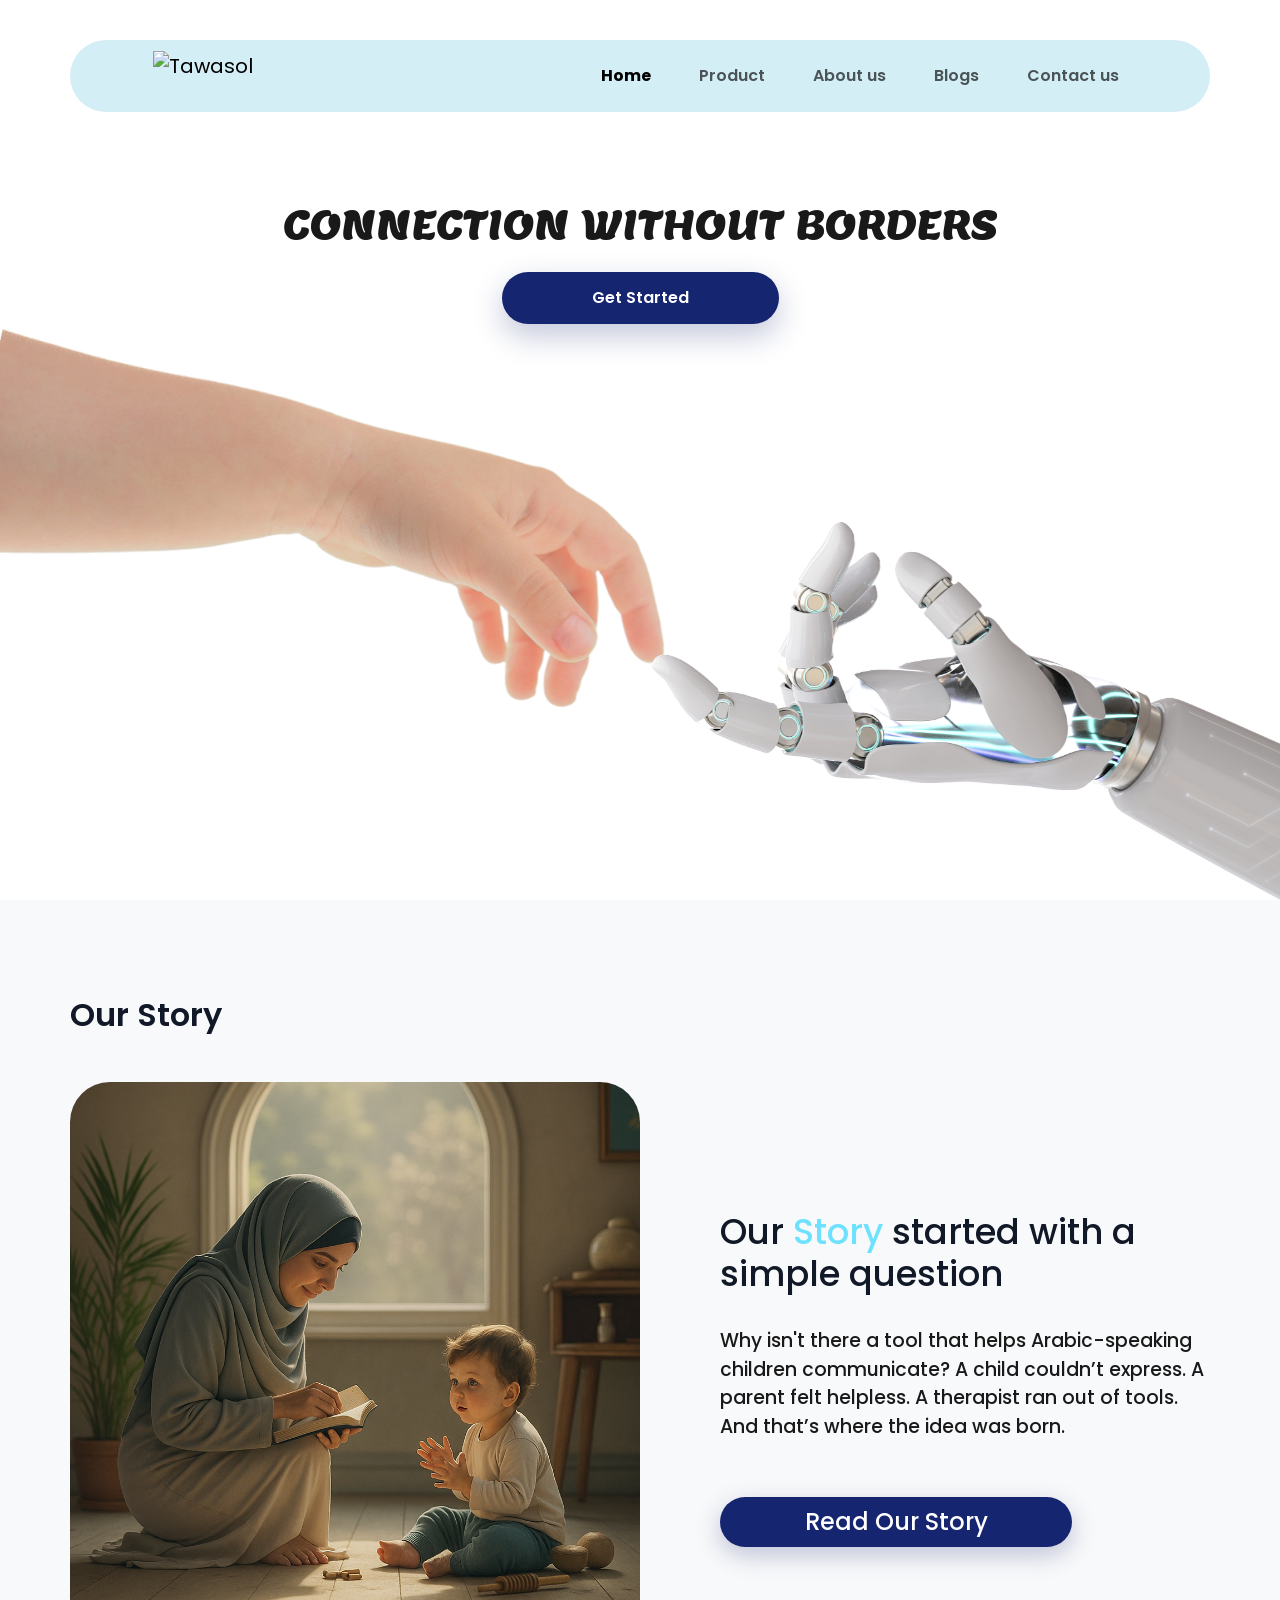
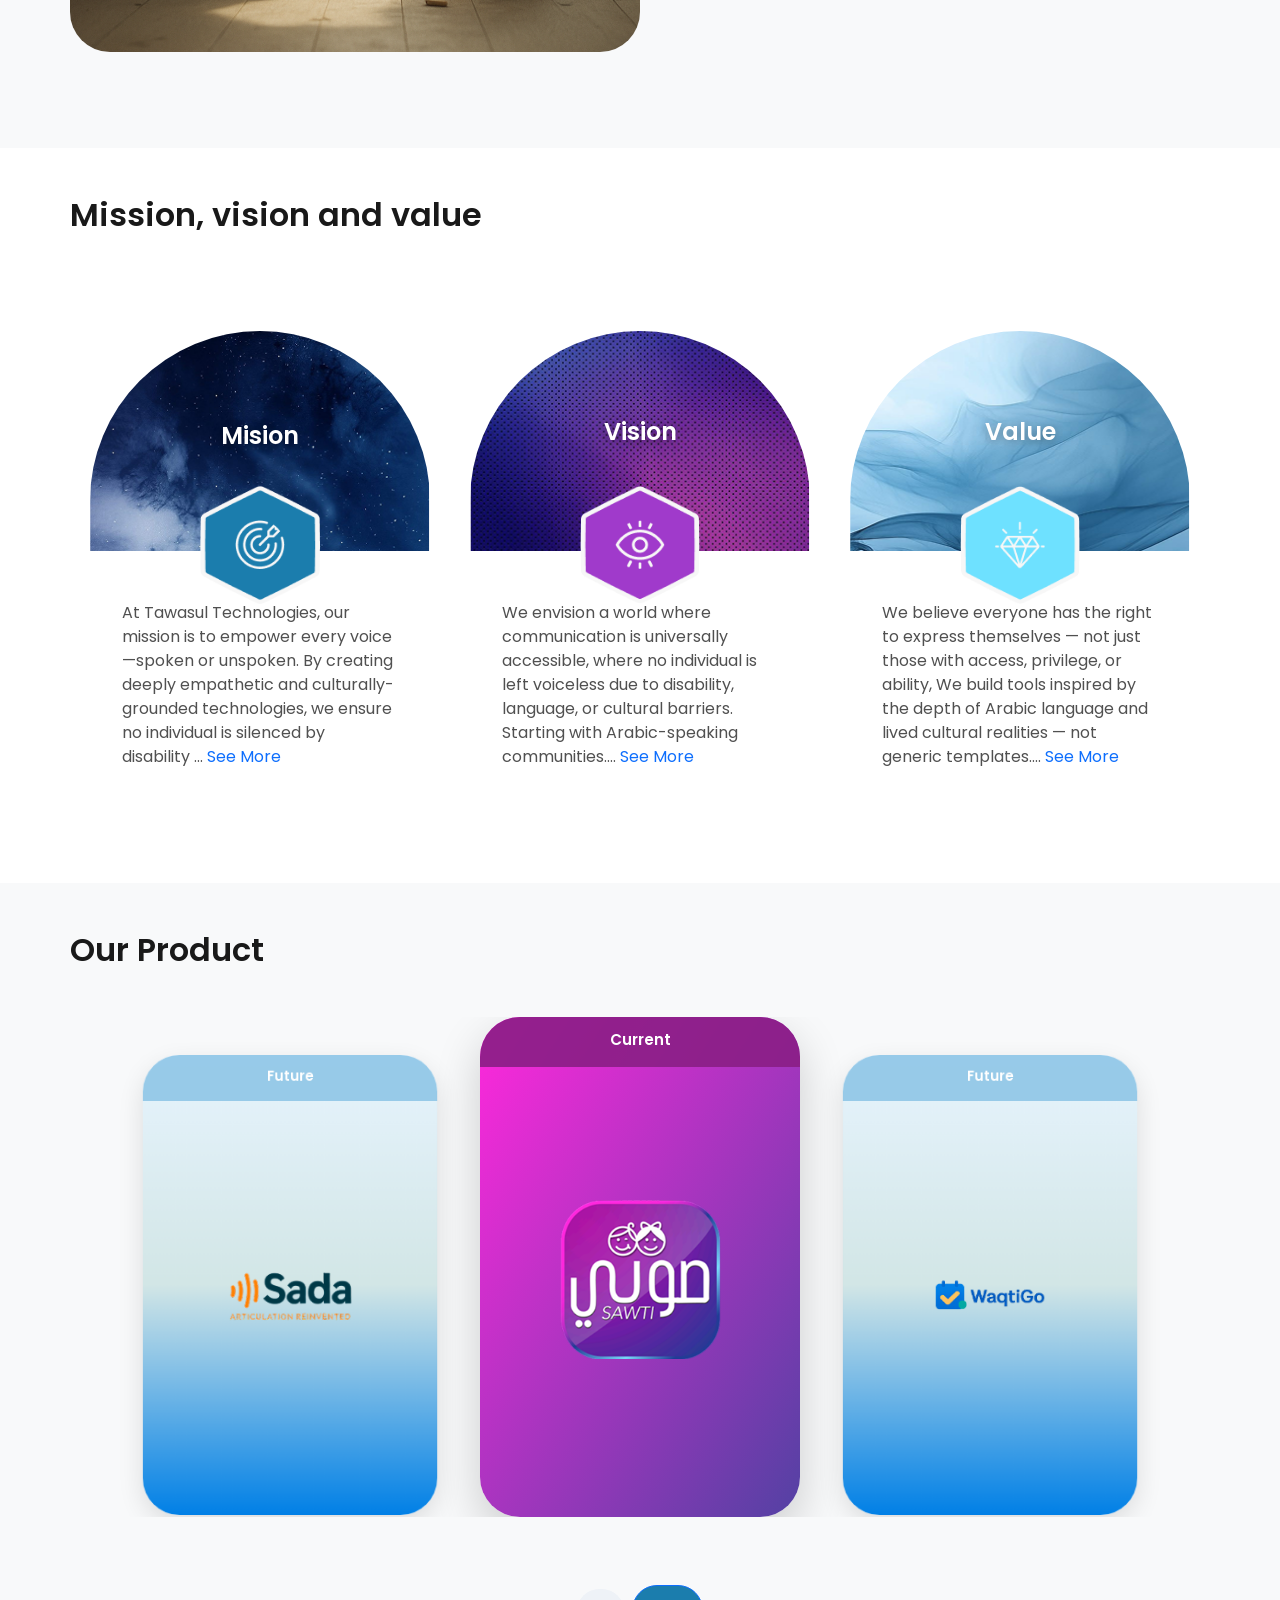
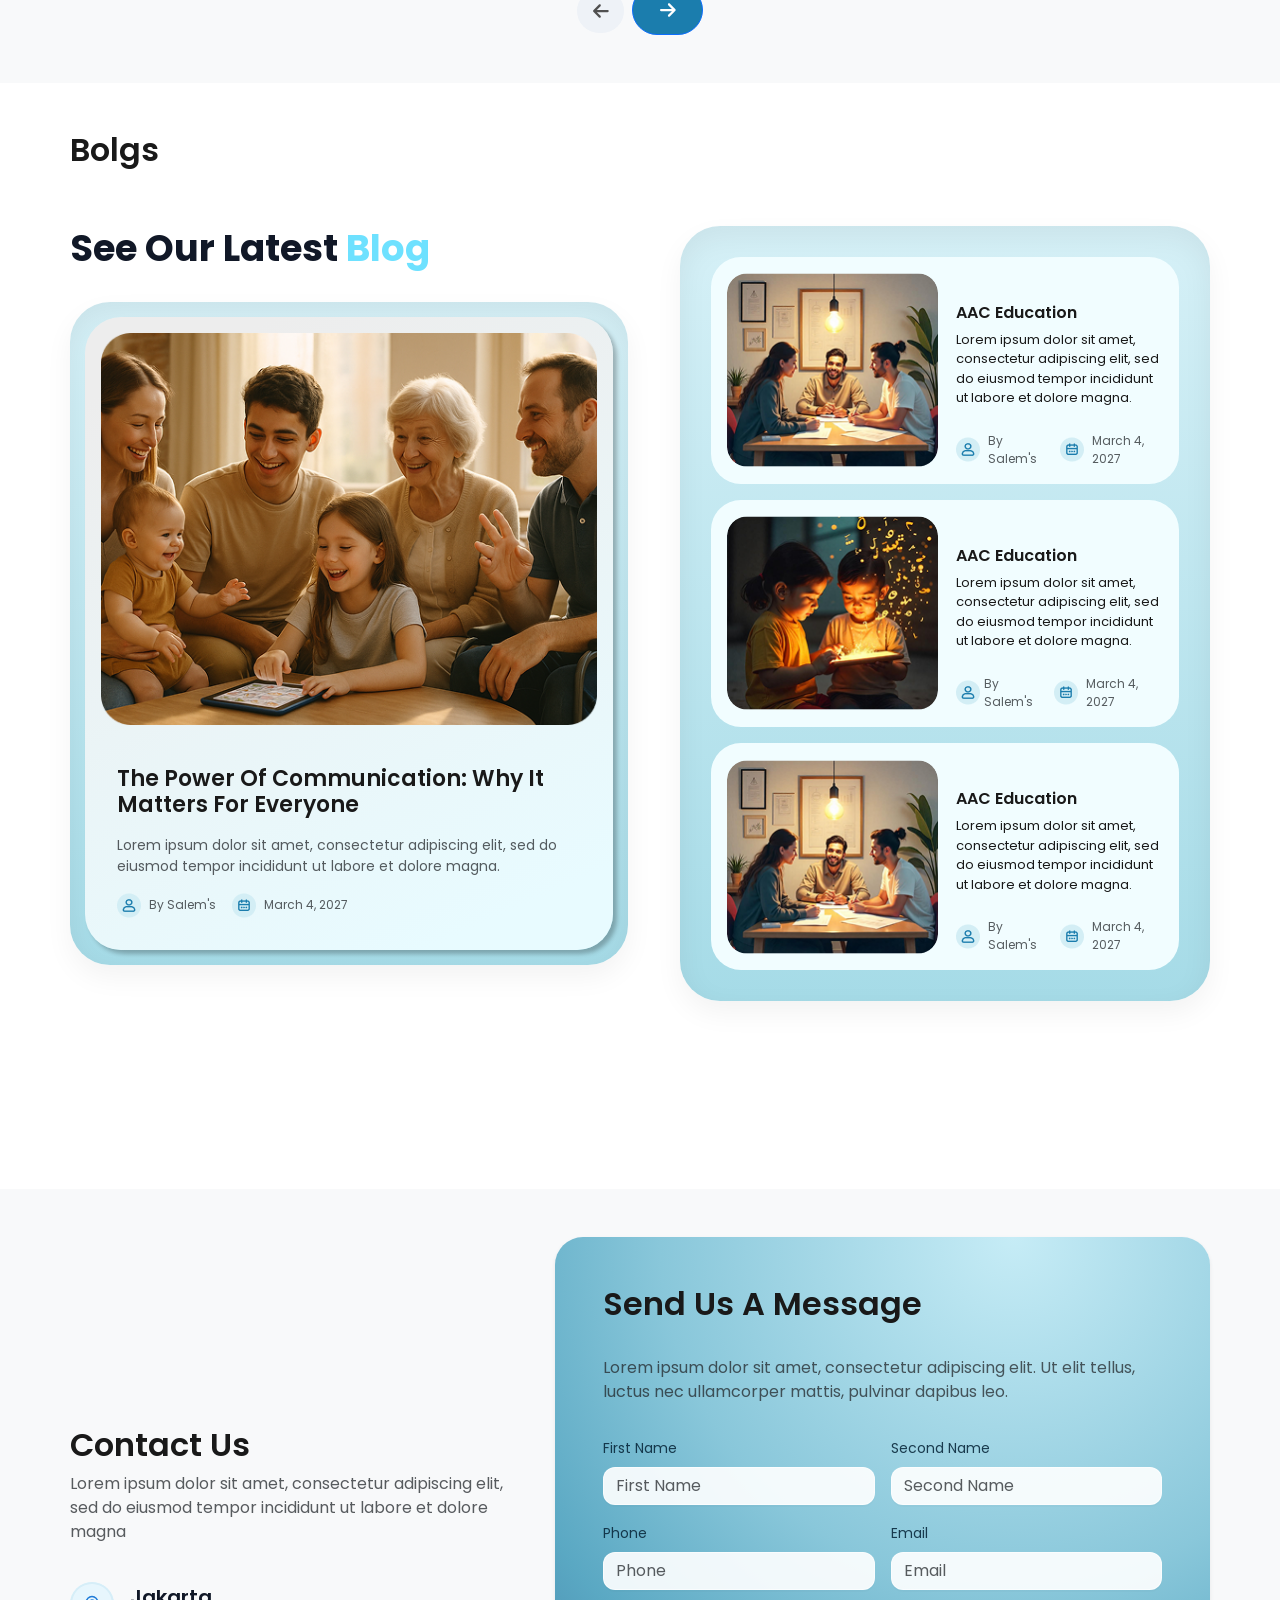
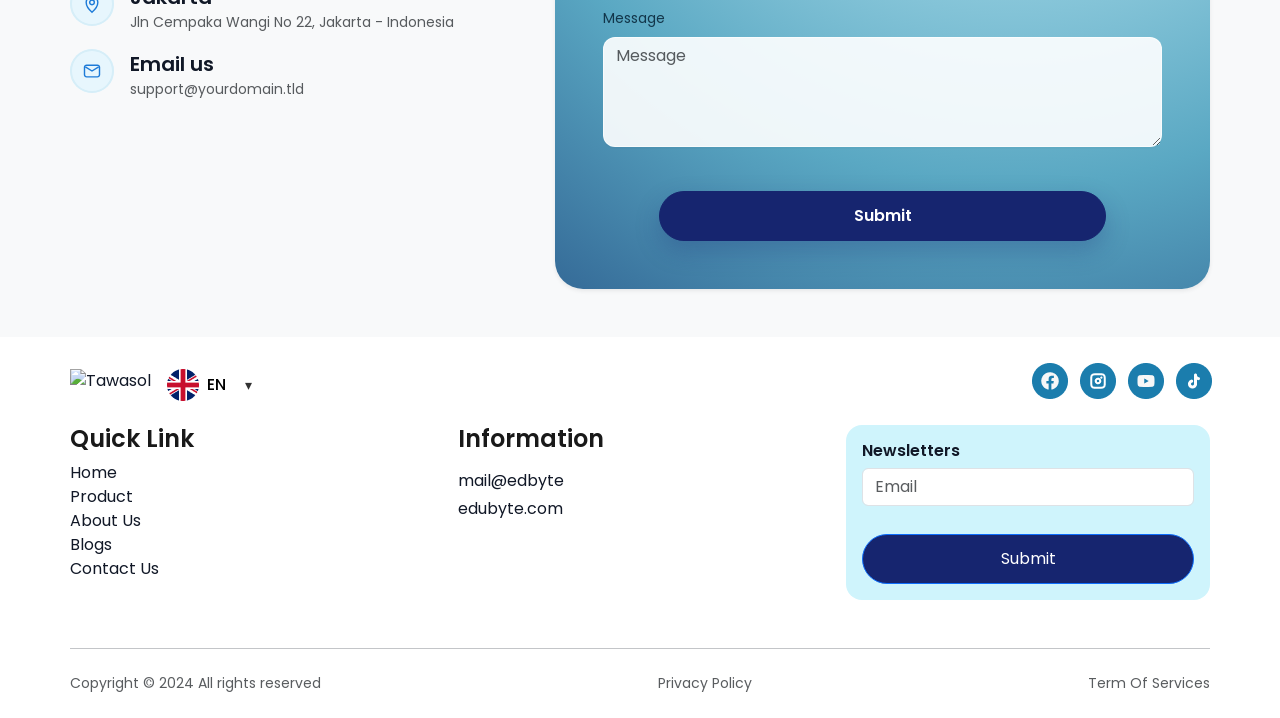
==== index.html @ 149c5611 "Initial commit" ====
<!DOCTYPE html>
<html lang="en" dir="ltr">
<head>
  <meta charset="UTF-8" />
  <meta name="viewport" content="width=device-width, initial-scale=1" />
<link rel="icon" href="images/logo.png" type="image/x-icon">

  <title>Tawasol - Creating Real Connection</title>
  <!-- Bootstrap 5 -->
  <link href="https://cdn.jsdelivr.net/npm/bootstrap@5.3.3/dist/css/bootstrap.min.css" rel="stylesheet">
   <link rel="stylesheet" href="https://cdn.jsdelivr.net/npm/bootstrap-icons@1.11.3/font/bootstrap-icons.css">
   <link rel="stylesheet" href="css/all.css">
   <link rel="stylesheet" href="css/style.css">

   <style>
     @import url('https://fonts.googleapis.com/css2?family=Lemon&display=swap');
     @import url('https://fonts.googleapis.com/css2?family=Cairo:wght@200..1000&family=IBM+Plex+Sans+Arabic:wght@100;200;300;400;500;600;700&family=Noto+Sans+JP:wght@100..900&family=Poppins:ital,wght@0,100;0,200;0,300;0,400;0,500;0,600;0,700;0,800;0,900;1,100;1,200;1,300;1,400;1,500;1,600;1,700;1,800;1,900&display=swap');
    
</style>
</head>

<body class="bg-white ">

  <!-- Header -->
  
  
  <!-- Hero -->
  
  <div class="home min-vh-100">
    <header class="position-absolute top-0 start-0 end-0  " style="background: transparent;">
      <div class="container">
        <nav class="navbar navbar-expand-lg py-0 ">
          
          <!-- Logo -->
          <a class="navbar-brand d-flex align-items-center" href="index.html">
            <img src="images/logo.png" alt="Tawasol" height="40">
          </a>
    
          <!-- Mobile toggle -->
          <button class="navbar-toggler" type="button" data-bs-toggle="collapse" data-bs-target="#mainNav" 
                  aria-controls="mainNav" aria-expanded="false" aria-label="Toggle navigation">
            <span class="navbar-toggler-icon"></span>
          </button>
    
          <!-- Menu -->
          <div class="collapse navbar-collapse" id="mainNav">
            <ul class="navbar-nav ms-auto  fw-semibold">
              <li class="nav-item"><a class="nav-link active" href="index.html">Home</a></li>
              <li class="nav-item"><a class="nav-link" href="product.html">Product</a></li>
              <li class="nav-item"><a class="nav-link" href="about.html">About us</a></li>
              <li class="nav-item"><a class="nav-link" href="blogs.html">Blogs</a></li>
              <li class="nav-item"><a class="nav-link" href="contact.html">Contact us</a></li>
            </ul>
          </div>
        </nav>
      </div>
    </header>
    
     <div class="hero-inner d-flex justify-content-center" >
          <div class="text text-center">
            <h2 class="mb-4">CONNECTION WITHOUT BORDERS</h2>
            <button type="button">Get Started</button>
          </div>
        </div>
      <div class="hands-wrap " >
            <div class="hands-layer animate-hands">
                <img src="images/human-hand.png" alt="Human hand" class="hand-img hand-human">
                <img src="images/ai-hand.png" alt="Robot hand" class="hand-img hand-robot">
            </div>
        </div>
  </div>


  <!-- Our Story -->
    <section id="about" class="bg-light " style="padding-top: 6rem; padding-bottom: 6rem;">
    <div class="container">
        <h3 class="fw-semibold  our-story ">Our Story</h3>

        <div class="row g-0  align-items-center "  >
        <!-- الصورة -->
        <div class="col-12 col-lg-6 " >
            <div class="story-image  ">
            <!-- غيّر المسار لو عندك صورة محلية -->
            <div class="">
                <img
                src="images/about-us-mom-with-child.png"
                alt="Our story"
                class="w-100"
                />
            </div>
            </div>
        </div>

        <!-- النص -->
        <div class="col-12 col-lg-6  d-flex justify-content-end " >
          <div class="caption-about"   >

            <h2 class=" h2-story mt-md-4">
            Our <span class="story-accent">Story</span> started with a
            simple question
            </h2>

            <p class="p-story fw-medium ">
           Why isn't there a tool that helps Arabic-speaking children communicate?   A child couldn’t express. A parent felt helpless. A therapist ran out of tools. And that’s where the idea was born.
            </p>

            <a href="#" class="btn btn-primary btn-pill px-4 py-3 story-btn cta-btn">
            Read Our Story
            </a>
          </div>
        </div>
        </div>
    </div>
    </section>


<!-- Mission / Vision / Value -->
<section id="mission" class="py-5 p py-lg-6">
  
  <div class="container">
    <h3 class="mission-titles">Mission, vision and value</h3>

    <div class="row g-0 justify-content-center " >
      <!-- Mission -->
      <div class="col-12 col-md-6 col-lg-4 d-flex justify-content-center  mv-col">
        <article class="mv-card  h-100 position-relative d-flex flex-column ">
          <div class="mv-hero mv-hero--mission d-flex align-items-center justify-content-center text-white">
            <h4 class="mv-title ">Mision</h4>
          </div>
          <div class="mv-icon hex hex--cyan" >
            <img src="images/goal.png" alt="mission icon" width="28" height="28">
          </div>

          <div class="prag">
            <p class="">
             At Tawasul Technologies, our mission is to empower every voice—spoken or unspoken. By
creating deeply empathetic and culturally-grounded technologies, we ensure no individual is
silenced by <br> disability ...
              <a href="about.html" class="text-decoration-none">See More</a>
            </p>
          </div>
        </article>
      </div>

      <!-- Vision -->
      <div class="col-12 col-md-6 col-lg-4 d-flex justify-content-center  mv-col">
        <article class="mv-card  h-100 position-relative d-flex flex-column">
          <div class="mv-hero mv-hero--vision d-flex align-items-center justify-content-center text-white">
            <h4 class="mv-title mb-3">Vision</h4>
          </div>

          <div class="mv-icon hex hex--purple">
            <img src="images/eye.png" alt="vision icon" width="28" height="28">
          </div>

          <div class="prag">
            <p >
We envision a world where communication is universally accessible, where no individual is left
voiceless due to disability, language, or cultural barriers.
Starting with Arabic-speaking <br> communities....              <a href="about.html" class="text-decoration-none">See More</a>
            </p>
          </div>
        </article>
      </div> 

      <!-- Value -->
      <div class="col-12 col-lg-4 d-flex  justify-content-md-start   mv-col ">
        <article class="mv-card  h-100 position-relative d-flex flex-column">
          <div class="mv-hero mv-hero--value d-flex align-items-center justify-content-center text-white">
            <h4 class="mv-title mb-3">Value</h4>
          </div>

          <div class="mv-icon hex hex--sky">
            <img src="images/jewel.png" alt="value icon" width="28" height="28">
          </div>

          <div class="prag">
            <p class="">
We believe everyone has the right to express themselves — not just those with access, privilege, or ability, We build tools inspired by the depth of Arabic language and lived cultural realities — not <br> generic templates....              <a href="about.html" class="text-decoration-none">See More</a>
            </p>
          </div>
        </article>
      </div> 

    </div>
  </div>
</section>


<!-- Our Product (Circular Slider) -->
<section id="products" class="py-5 bg-light">
  <div class="container">
    <h3 class="fw-semibold title-Our-Product">Our Product</h3>

    <div class="product-stage" aria-live="polite">
      <!-- Left (Future) -->
      <article class="product-card product-card--future is-left" aria-label="Sada (Future)" >
        <div class="product-badge">Future</div>
        <div class="product-body">
          <img src="images/sada-logo.png" alt="Sada" class="product-logo">
        </div>
      </article>

      <!-- Center (Current) -->
      <article class="product-card product-card--current is-center" aria-label="Sawti (Current)">
        <div class="product-badge">Current</div>
        <div class="product-body">
          <img src="images/sawti-logo.png" alt="Sawti" class="product-logo product-logo-lg">
        </div>
      </article>

      <!-- Right (Future) -->
      <article class="product-card product-card--future is-right" aria-label="WaqtiGo (Future)">
        <div class="product-badge">Future</div>
        <div class="product-body">
          <img src="images/waqtigo.png" alt="WaqtiGo" class="product-logo">
        </div>
      </article>
    </div>

    <!-- Controls -->
    <div class="product-controls d-flex justify-content-center  align-items-center" >
      <button class="btn btn-light-subtle px-0  product-prev" type="button" aria-label="Previous">
       <i class="fa-solid fa-arrow-left"></i>
      </button>
      <button class="btn btn-primary px-0 product-next" type="button" aria-label="Next">
        <i class="fa-solid fa-arrow-right"></i>
      </button>
    </div>
  </div>
</section>

<!-- Blogs -->
<section id="blogs" class="py-5">
  <div class="container">
    <h3 class="fw-semibold Bolg-title">Bolgs</h3>

    <div class="row " >
      <!-- Main preview (left) -->
      <div class="col-12 col-lg-6 " >
       
        <h2 class="fw-bold Bolg-title-2 "style="margin-bottom: 32px;">See Our Latest <span style="color:#6EE1FF">Blog</span></h2>
            <div class="blog-shell-left d-flex justify-content-center mx-md-auto m-lg-0 " style="margin-bottom: 32px;">
              <article class="blog-main  card ">
                <img id="blogMainIm" src="images/Rectangle-246.png" alt="Blog image">
                <div class="card-body">
                  <h5 id="blogMainTitle" class="card-title fw-semibold" style="margin-top: 25px;">
                    The Power Of Communication: Why It Matters For Everyone
                  </h5>
                  <p id="blogMainExcerpt" class="card-text text-muted mb-3"  style="margin-top: 16px; ">
                    Lorem ipsum dolor sit amet, consectetur adipiscing elit, sed do eiusmod tempor incididunt ut labore et dolore magna.
                  </p>
                     <div class=" small text-muted">
                    <div class="icons d-flex align-items-center gap-3">
                      <div class="user d-flex align-items-center gap-2">
                        <img src="images/user-icon.png" />
                        <span> By Salem's</span>
                      </div>
                      <div class="user d-flex align-items-center gap-2 ">
                        <img src="images/date-icon.png" alt="">
                        <span>
                         March 4, 2027
                        </span>
                      </div>
                      

                    </div>
                  </div>
                </div>
              </article>
            </div>
      </div>

      <!-- List (right) -->
      <div class="col-12 col-lg-6" style="padding-left: 40px;">
        <div class="blog-shell-right   ">
          <div class="vstack gap-3">

            <!-- item -->
            <a href="#" class="blog-item card active"
               data-title="AAC Education"
               data-excerpt="Lorem ipsum dolor sit amet, consectetur adipiscing elit, sed do eiusmod tempor incididunt ut labore et dolore magna."
               data-author="By Salem's" data-date="2027-03-04">
              <div class="d-flex content align-items-center  " >
                <img src="images/Rectangle 158.png" alt="" class="blog-right-image">
                <div class="">
                  <h6 class="Education">AAC Education</h6>
                  <p class="blog-item-p ">Lorem ipsum dolor sit amet, consectetur adipiscing elit, sed do eiusmod tempor incididunt ut labore et dolore magna.</p>
                  <div class=" small text-muted">
                    <div class="icons d-flex align-items-center gap-3">
                      <div class="user d-flex align-items-center gap-2">
                        <img src="images/user-icon.png" />
                        <span> By Salem's</span>
                      </div>
                      <div class="user d-flex align-items-center gap-2 ">
                        <img src="images/date-icon.png" alt="">
                        <span>
                         March 4, 2027
                        </span>
                      </div>
                      

                    </div>
                  </div>
                </div>
              </div>
            </a>
            <!-- item -->
            <a href="#" class="blog-item card active"
               data-title="AAC Education"
               data-excerpt="Lorem ipsum dolor sit amet, consectetur adipiscing elit, sed do eiusmod tempor incididunt ut labore et dolore magna."
               data-author="By Salem's" data-date="2027-03-04">
              <div class="d-flex content align-items-center  " >
                <img src="images/Rectangle 2721212.png" alt="" class="blog-right-image">
                <div class="">
                  <h6 class="Education">AAC Education</h6>
                  <p class="blog-item-p ">Lorem ipsum dolor sit amet, consectetur adipiscing elit, sed do eiusmod tempor incididunt ut labore et dolore magna.</p>
                  <div class=" small text-muted">
                    <div class="icons d-flex align-items-center gap-2">
                      <div class="user d-flex align-items-center gap-1">
                        <img src="images/user-icon.png" />
                        <span> By Salem's</span>
                      </div>
                      <div class="user d-flex align-items-center gap-2 ">
                        <img src="images/date-icon.png" alt="">
                        <span>
                         March 4, 2027
                        </span>
                      </div>
                      

                    </div>
                  </div>
                </div>
              </div>
            </a>
            <!-- item -->
            <a href="#" class="blog-item card active"
               data-title="AAC Education"
               data-excerpt="Lorem ipsum dolor sit amet, consectetur adipiscing elit, sed do eiusmod tempor incididunt ut labore et dolore magna."
               data-author="By Salem's" data-date="2027-03-04">
              <div class="d-flex content align-items-center  " >
                <img src="images/Rectangle 158.png" alt="" class="blog-right-image mom" >
                <div class="">
                  <h6 class="Education">AAC Education</h6>
                  <p class="blog-item-p ">Lorem ipsum dolor sit amet, consectetur adipiscing elit, sed do eiusmod tempor incididunt ut labore et dolore magna.</p>
               <div class=" small text-muted">
                    <div class="icons d-flex align-items-center gap-3">
                      <div class="user d-flex align-items-center gap-2">
                        <img src="images/user-icon.png" />
                        <span> By Salem's</span>
                      </div>
                      <div class="user d-flex align-items-center gap-2 ">
                        <img src="images/date-icon.png" alt="">
                        <span>
                         March 4, 2027
                        </span>
                      </div>
                      

                    </div>
                  </div>
                </div>
              </div>
            </a>

          

          </div>
        </div>
      </div>
    </div>
  </div>
</section>


<!-- Contact -->
<section id="contact" class="py-5 bg-light">
  <div class="container">
    <div class="row g-4 align-items-center">
      <!-- Left info -->
      <div class="col-12 col-lg-5">
        <h3 class="contact-title">Contact Us</h3>
        <p class="text-muted contact-p">
          Lorem ipsum dolor sit amet, consectetur adipiscing elit, sed do eiusmod
          tempor incididunt ut labore et dolore magna
        </p>

        <div class="vstack gap-3">
          <!-- item -->
          <div class="d-flex align-items-start gap-3">
            <span class="contact-badge">
              <!-- location icon -->
              <svg width="20" height="20" viewBox="0 0 24 24" fill="none">
                <path d="M12 22s7-6.1 7-12a7 7 0 1 0-14 0c0 5.9 7 12 7 12Z" stroke="#1e7bd8" stroke-width="1.7"/>
                <circle cx="12" cy="10" r="2.8" stroke="#1e7bd8" stroke-width="1.7"/>
              </svg>
            </span>
            <div>
              <div class="fw-semibold Jakarta">Jakarta</div>
              <div class="text-muted small">Jln Cempaka Wangi No 22, Jakarta - Indonesia</div>
            </div>
          </div>

          <!-- item -->
          <div class="d-flex align-items-start gap-3">
            <span class="contact-badge">
              <!-- mail icon -->
              <svg width="20" height="20" viewBox="0 0 24 24" fill="none">
                <path d="M3 7.5a2.5 2.5 0 0 1 2.5-2.5h13A2.5 2.5 0 0 1 21 7.5v9a2.5 2.5 0 0 1-2.5 2.5h-13A2.5 2.5 0 0 1 3 16.5v-9Z" stroke="#1e7bd8" stroke-width="1.7"/>
                <path d="M4 7l8 5 8-5" stroke="#1e7bd8" stroke-width="1.7" />
              </svg>
            </span>
            <div>
              <div class="fw-semibold Jakarta" >Email us</div>
              <div class="text-muted small">support@yourdomain.tld</div>
            </div>
          </div>

    
        </div>
      </div>

      <!-- Right form -->
      <div class="col-12 col-lg-7">
        <div class="contact-card rounded-4 p-4 p-lg-5 shadow-sm">
          <h4 class="fw-semibold message-title">Send Us A Message</h4>
          <p class="text-muted small contact-p-right " >
            Lorem ipsum dolor sit amet, consectetur adipiscing elit. Ut elit tellus, luctus nec ullamcorper mattis, pulvinar dapibus leo.
          </p>

          <form action="#" method="post" class="row g-3">
            <div class="col-12 col-md-6">
              <label class="form-label small">First Name</label>
              <input type="text" class="form-control contact-input" placeholder="First Name">
            </div>
            <div class="col-12 col-md-6">
              <label class="form-label small">Second Name</label>
              <input type="text" class="form-control contact-input" placeholder="Second Name">
            </div>
            <div class="col-12 col-md-6">
              <label class="form-label small">Phone</label>
              <input type="tel" class="form-control contact-input" placeholder="Phone">
            </div>
            <div class="col-12 col-md-6">
              <label class="form-label small">Email</label>
              <input type="email" class="form-control contact-input" placeholder="Email">
            </div>
            <div class="col-12">
              <label class="form-label small">Message</label>
              <textarea rows="4" class="form-control contact-input" placeholder="Message"></textarea>
            </div>

            <div class="col-12 d-flex justify-content-center pt-2">
              <button type="submit" class="btn btn-primary rounded-pill px-5 py-2 fw-semibold contact-btn">
                Submit
              </button>
            </div>
          </form>
        </div>
      </div>

    </div>
  </div>
</section>


<!-- Footer -->
<footer class="footer  pt-4">
  <div class="container">
    <!-- Top row -->
    <div class="row g-4 align-items-start mb-5">
      <!-- Logo + Lang -->
       <div class="d-flex justify-content-between align-items-center">
        <div class="gap-3">
          <div class="d-flex align-items-center gap-3">
            <div class="">
              <img src="images/logo.png" alt="Tawasol" height="40" class="logo-footer-img">

            </div>
<div class="lang-wrapper d-flex align-items-center gap-2 mt-2">
  <img src="images/en.png" alt="EN" height="32" width="32" class="lang-flag">
  <select class="lang-select" onchange="changeLang(this)">
    <option value="index-ar.html" >AR</option>
    <option value="index.html"selected >EN</option>
  </select>
</div>
          </div>
        </div>
        <!-- Social -->
        <div class="d-flex " style="gap: 16px;">
          <a href="#" class="social-icon">
            <img src="images/Component 6.png" alt="fac" width="36" height="36">
          </a>
          <a href="#" class="social-icon">
            <img src="images/Component 6 (1).png" alt="instagram" width="36" height="36">
          </a>
          <a href="#" class="social-icon">
             <img src="images/Component 6 (2).png" alt="instagram" width="36" height="36">
          </a>
          <a href="#" class="social-icon">
             <img src="images/Component 6 (3).png" alt="instagram" width="36" height="36">
          </a>
        </div>
      </div>

      <!-- Quick links -->
      <div class="col-6 col-lg-4">
        <h6 class="fw-semibold" style="font-size: 24px ; font-weight: 400; color:#191919 ; ">Quick Link</h6>
        <ul class="list-unstyled ">
          <li><a href="#" >Home</a></li>
          <li><a href="#" >Product</a></li>
          <li><a href="#" >About Us</a></li>
          <li><a href="#" >Blogs</a></li>
          <li><a href="#" >Contact Us</a></li>
        </ul>
      </div>

      <!-- Information -->
      <div class="col-6 col-lg-4">
        <h6 class="fw-semibold" style="font-size: 24px ; font-weight: 400; color:#191919;margin-bottom: 16px">Information</h6>
        <ul class="list-unstyled ">
          <li class="mb-1">mail@edbyte</li>
          <li>edubyte.com</li>
        </ul>
      </div>

      <!-- Newsletter -->
      <div class="col-12 col-lg-4">
        <div class="p-3 rounded-4 bg-info-subtle">
          <h6 class="fw-semibold">Newsletters</h6>
          <form>
            <input type="email" class="form-control mb-2" placeholder="Email">
            <button type="submit" class="btn btn-primary w-100 rounded-pill">Submit</button>
          </form>
        </div>
      </div>
    </div>

    <hr>

    <!-- Bottom row -->
    <div class="d-flex flex-column flex-md-row justify-content-between align-items-center small text-muted pt-2 mb-4">
      <div class="">

        <div>Copyright © 2024 All rights reserved</div>
      </div>
      <div class="">
        <a href="#">Privacy Policy</a>
      </div>
      <div class="">
        <a href="#">Term Of Services</a>
      </div>
    </div>
  </div>
</footer>


  <!-- Bootstrap JS -->
  <script src="https://cdn.jsdelivr.net/npm/bootstrap@5.3.3/dist/js/bootstrap.bundle.min.js"></script>
  <script>

    // smooth scroll for navbar links
    document.querySelectorAll('a.nav-link[href^="#"]').forEach(a=>{
      a.addEventListener('click', e=>{
        e.preventDefault();
        const id = a.getAttribute('href');
        const el = document.querySelector(id);
        if(!el) return;
        const y = el.getBoundingClientRect().top + scrollY - 76; // header height
        scrollTo({top:y, behavior:'smooth'});
      });
    });
 

  (function(){
    const stage   = document.querySelector('#products .product-stage');
    if (!stage) return;

    const cards   = Array.from(stage.querySelectorAll('.product-card'));
    const prevBtn = document.querySelector('#products .product-prev');
    const nextBtn = document.querySelector('#products .product-next');

    let center = 1; // الكارت الأوسط مبدئياً هو الثاني (0:left, 1:center, 2:right)

    function applyClasses(){
      const L = (center + cards.length - 1) % cards.length;
      const R = (center + 1) % cards.length;

      cards.forEach(c => c.classList.remove('is-left','is-center','is-right'));
      cards[L].classList.add('is-left');
      cards[center].classList.add('is-center');
      cards[R].classList.add('is-right');
    }

    function goNext(){
      center = (center + 1) % cards.length;
      applyClasses();
    }

    function goPrev(){
      center = (center + cards.length - 1) % cards.length;
      applyClasses();
    }

    // Buttons
    prevBtn && prevBtn.addEventListener('click', goPrev);
    nextBtn && nextBtn.addEventListener('click', goNext);

    // Keyboard (left/right)
    stage.setAttribute('tabindex','0');
    stage.addEventListener('keydown', (e)=>{
      if (e.key === 'ArrowLeft')  goPrev();
      if (e.key === 'ArrowRight') goNext();
    });

    // Touch swipe (mobile)
    let touchStartX = 0;
    let touchEndX   = 0;
    const SWIPE_THRESHOLD = 40; // px

    stage.addEventListener('touchstart', (e)=>{
      touchStartX = e.changedTouches[0].clientX;
    }, {passive:true});

    stage.addEventListener('touchend', (e)=>{
      touchEndX = e.changedTouches[0].clientX;
      const dx = touchEndX - touchStartX;
      if (Math.abs(dx) > SWIPE_THRESHOLD) {
        if (dx < 0) {
          // سحب لليسار -> نعرض اللي على اليمين (التالي)
          goNext();
        } else {
          // سحب لليمين -> نعرض اللي على الشمال (السابق)
          goPrev();
        }
      }
    }, {passive:true});

    // Init
    applyClasses();

    // لو الصور اتغيّر حجمها بعد التحميل، أعدّ تطبيق التحويلات (احتياطي)
    window.addEventListener('resize', ()=>{
      // بس إعادة تطبيق الكلاسات كفاية لأننا بنستخدم CSS Vars
      applyClasses();
    });
  })();


  document.addEventListener('DOMContentLoaded', function () {
  const list       = document.querySelectorAll('#blogs .blog-item');
  const mainImg    = document.getElementById('blogMainImg');
  const mainTitle  = document.getElementById('blogMainTitle');
  const mainExcerpt= document.getElementById('blogMainExcerpt');
  const mainAuthor = document.getElementById('blogMainAuthor');
  const mainDate   = document.getElementById('blogMainDate');

  function selectItem(item){
    // active state
    list.forEach(i => i.classList.remove('active'));
    item.classList.add('active');

    // thumbnail of the clicked item (exclude small icons)
    const thumb = item.querySelector('.d-flex > img.object-fit-cover, .d-flex > img.rounded-3');
    if (thumb && thumb.src){
      mainImg.src = thumb.src;
      mainImg.alt = thumb.alt || '';
    } else {
      mainImg.src = 'images/about-us-mom-with-child.png';
      mainImg.alt = '';
    }

    // text data
    mainTitle.textContent   = item.dataset.title   || '';
    mainExcerpt.textContent = item.dataset.excerpt || '';
    mainAuthor.textContent  = ' ' + (item.dataset.author || ''); // space to keep nice spacing after icon

    const raw = item.dataset.date || '';

 
    if (raw){
      const d = new Date(raw);
      if (!isNaN(d)) {
        mainDate.textContent = d.toLocaleDateString('en-US', { month:'long', day:'numeric', year:'numeric' });
        mainDate.setAttribute('datetime', raw);
      } else {
        mainDate.textContent = (item.querySelector('time')?.textContent || '').trim();
        mainDate.removeAttribute('datetime');
      }
    }

    // mobile scroll to main
    if (window.innerWidth < 992) {
      document.querySelector('#blogs .blog-main')?.scrollIntoView({ behavior:'smooth', block:'start' });
    }
  }

  // click handlers
  list.forEach(item => item.addEventListener('click', (e) => { e.preventDefault(); selectItem(item); }));

  // init with current active (or first)
  const initial = document.querySelector('#blogs .blog-item.active') || list[0];
  if (initial) selectItem(initial);
});

document.addEventListener("DOMContentLoaded", function() {
  const handsLayer = document.querySelector('.hands-layer');
  if (handsLayer) {
    // نديها كلاس بعد جزء صغير من الثانية عشان يبقى فيه تأثير دخول
    setTimeout(() => {
      handsLayer.classList.add('animate-hands');
    }, 200);
  }
});
window.addEventListener('load', function() {
            setTimeout(() => {
                document.querySelector('.hands-layer').classList.add('animate-hands');
            }, 300);
        });
  function changeLang(el) {
    window.location.href = el.value; 
  }
</script>
  <script src="all.js"></script>
</body>
</html>
---- css/style.css ----
/* ---------- Animations ---------- */
@keyframes slideInLeft {
  from {
    opacity: 0;
    transform: translateX(-100px);
  }
  to {
    opacity: 1;
    transform: translateX(0);
  }
}
@keyframes slideInRight {
  from {
    opacity: 0;
    transform: translateX(100px);
  }
  to {
    opacity: 1;
    transform: translateX(0);
  }
}
@keyframes fadeInUp {
  from {
    opacity: 0;
    transform: translateY(30px);
  }
  to {
    opacity: 1;
    transform: translateY(0);
  }
}
* {
  padding: 0;
  margin: 0;
  box-sizing: border-box;
}
.about,
.contact,
.blog,
.contact {
  background-image: url("../images/about-hero.png");
  background-size: cover;
  height: 30vh;
}

.navbar {
  background: #d3eef5;
  border-radius: 68px;
  height: 72px;
  margin-top: 40px;
  padding: 0px 83px;
}


[dir="rtl"] .navbar {
   padding: 0px 83px !important;  
}
[dir="rtl"] body {
   font-family: "Cairo", sans-serif;
}
[dir="rtl"] .contact-us-pragraph {
  font-size: 30px;
  margin-top: 30px;
}
[dir="rtl"] #contact label {
  font-weight: 500;
  color: #191919;
  margin-bottom: 8px;
}

/* الخلفية العادية للـ Navbar */
.navbar {
  background: #d3eef5;
  border-radius: 68px;
  height: 72px;
  margin-top: 40px;
  padding: 0px 83px;
}

/* لما الشاشة تصغر (موبايل / تابلت) */
@media (max-width: 991px) {
  .navbar {
    background: transparent !important;
    border-radius: 0;
    padding: 0; /* تخفيف البادينج عشان يليق بالموبايل */
  }

  /* زرار الـ Toggler */
  .navbar-toggler {
    border: none;
  }

  /* أيقونة التوجّل */
  .navbar-toggler-icon {
    background-image: url("../images/Group.png");
  }
  .navbar-collapse {
    background: linear-gradient(135deg, #d3eef5, #ffffff);
    border-radius: 16px;
    padding: 20px;
    box-shadow: 0 8px 24px rgba(0, 0, 0, 0.15);
  }

  .navbar-collapse.show {
    transform: translateY(0);
    opacity: 1;
  }

  /* اللينكات تبقى عمودية */
  .navbar-nav {
    flex-direction: column;
    gap: 16px;
    text-align: center;
  }

  .navbar-nav .nav-link {
    font-size: 18px;
    font-weight: 500;
    color: #16256f;
    padding: 10px;
    border-radius: 8px;
    transition: background 0.2s;
  }

  .navbar-nav .nav-link:hover {
    background: #d3eef5;
  }
}
.navbar-brand img {
  width: 149px;
  height: 50px;
}

.navbar-nav {
  display: flex;
  gap: 32px;
}

.navbar-nav .active {
  color: #16256f;
  font-weight: 700;
}
.text h2 {
  font-family: "Lemon", serif;
  color: #191919;
  font-size: 40px;
}

.text button {
  background: var(--primary-600);
  color: #fff;
  border: 0;
  border-radius: 999px;
  padding: 14px 90px;
  font-weight: 600;
  cursor: pointer;
  box-shadow: 0 12px 30px rgba(19, 35, 107, 0.25);
  transition: transform 0.2s, box-shadow 0.2s, opacity 0.2s;
  animation: fadeInUp 1.2s ease-out 0.2s both;
  font-size: 16px;
}
/* Hand animations */

@keyframes slideInFromLeft {
  from {
    transform: translate(-200px, -50%); /* يبدأ أعمق شوية من الشمال */
    opacity: 0;
  }
  to {
    transform: translate(0%, -50%); /* نفس الوضع النهائي */
    opacity: 1;
  }
}

@keyframes slideInFromRight {
  from {
    transform: translate(200px, -50%); /* يبدأ أعمق من اليمين */
    opacity: 0;
  }
  to {
    transform: translate(0%, -50%); /* نفس الوضع النهائي */
    opacity: 1;
  }
}

.animate-hands .hand-human {
  animation: slideInFromLeft 1.2s ease-out forwards;
}

.animate-hands .hand-robot {
  animation: slideInFromRight 1.2s ease-out forwards;
  animation-delay: 0.2s; /* ييجي بعد اليد البشرية بشوية */
}

/* ---------- Theme ---------- */
:root {
  --primary-600: #16256f;
  --bg-grad-start: #f8fafc;
  --bg-grad-mid: #e2e8f0;
  --bg-grad-end: #cbd5e1;
  --text: #111827;
  --muted: #6b7280;
  --border: #e5e7eb;
  --meet-y: 60%;
  --meet-gap: -10px; /* Negative gap for overlap/touching */
}

body {
  color: var(--text);
  font-family: "Poppins", sans-serif;
  overflow-x: hidden;
}

header {
  z-index: 200;
}
/* ---------- Hero Section ---------- */
.gradient-bg {
  background: linear-gradient(
    135deg,
    var(--bg-grad-start) 0%,
    var(--bg-grad-mid) 50%,
    var(--bg-grad-end) 100%
  );
}

.home {
  position: relative;
}
.home .image {
  position: absolute;
  top: 0;
}
.home .image img {
  width: 500px;
}

.hero-inner{
  padding-top:200px ;
}

.hands-wrap {
  position: absolute;
  inset: 0;
  z-index: 1;
  pointer-events: none;
}

.hands-layer {
  position: absolute;
  inset: 0;
}
.hands-layer img {
  transform: translateY(-0);
}

.hand-img {
  position: absolute;
  width: 62vw; /* العرض نسبة من عرض الشاشة */
  height: auto;
  max-width: 100%;
}

.hand-robot {
  right: 0;
  top: 50%;
  transform: translateY(-50%);
}

.container {
  --bs-gutter-x: 0 !important;
}

.hand-human {
  position: absolute;
  left: -100px;
  top: 45%;
  transform: translate(0%, -50%);
}

.hand-robot {
  position: absolute;
  right: -155px;
  top: 79%;
  transform: translate(0%, -50%);
}
/* @media (max-width: 992px) {
  .hand-img {
    width: 70vw !important;
  }

  .hand-human {
    left: 0px !important;
    top: 72% !important;
    transform: translate(0%, -50%) !important;
  }
  .hand-robot {
    right: 0px !important;
    top: 72% !important;
    transform: translate(0%, -50%) !important;
  }
}

@media (max-width: 576px) {
  .hand-img {
    width: 80vw; /* في الموبايل الصغير */
  /* } */
  /* .text h2 {
    font-family: "Lemon", serif;
    color: #191919;
    font-size: 26px;
  }

  .hand-human {
    left: 0px !important;
    top: 70% !important;
    transform: translate(0%, -50%) !important;
  }
  .hand-robot {
    left: 100px !important;
    top: 72% !important;
    transform: translate(0%, -50%) !important;
  } */ 
/* } */

/* particles (optional) */
.particle {
  position: absolute;
  width: 8px;
  height: 8px;
  border-radius: 999px;
  background: #60a5fa;
  opacity: 0.9;
}
@media (min-width: 1400px) {
  #about .container {
    padding-left: 0;
    padding-right: 0;
  }
}

/* Our Story styles */
.rounded-xxl {
  border-radius: 24px;
}
.obj-cover {
  object-fit: cover;
}
.our-story {
  font-family: "Poppins", sans-serif;
  font-size: 32px;
  margin-bottom: 48px;
}

.h2-story {
  font-size: 35px;
  font-family: "Poppins", sans-serif;
}
.p-story {
  font-size: 19px;
  font-family: "Poppins", sans-serif;
  color: #191919;
  font-weight: 400;
  margin-top: 32px;
  margin-bottom: 56px;
}

.story-accent {
  color: #6ee1ff;
}
.story-btn {
  width: 100%;
  max-width: 352px;
  height: 56px;
  display: flex;
  align-items: center;
  justify-content: center;
  font-family: "Poppins", sans-serif;
  font-size: 24px;
  font-weight: 500;
  padding: 0 30px;
  border-radius: 999px;
  background: var(--primary-600);
  border: none;
  color: #fff;
  box-shadow: 0 8px 24px rgba(22, 37, 111, 0.25);
  transition: all 0.3s ease;
}

.story-btn:hover {
  filter: brightness(0.95);
  transform: translateY(-2px);
}

.story-image img {
  width: 100%;
  height: auto;
  max-width: 576px;
  max-height: 588px;
  border-radius: 40px;
  object-fit: cover;
}

@media (max-width: 1399px) and (min-width: 992px) {
  .caption-about {
    padding-inline-start: 80px;
  }
}

/* تحسين صغير للمسافات في الشاشات الصغيرة */

/* ===== Mission / Vision / Value ===== */
@media (max-width: 992px) and (min-width: 776px) {
  .all-content {
    margin-right: 13px !important;
  }
  .all-content-2 {
    margin-left: 13px !important;
  }
}



#mission h3 {
  color: #191919;
  font-weight: 600;
  font-size: 32px;
  margin-bottom: 76px;
}

.mv-hero {
  position: relative;
  height: 220px;
  border-top-left-radius: 200px;
  border-top-right-radius: 200px;
  background-size: cover;
  background-position: center;
}

.mv-hero--mission {
  background-image: url("../images/mision.png");
}
.mv-hero--vision {
  background-image: url("../images/vision.png");
}
.mv-hero--value {
  background-image: url("../images/value.png");
}

.mv-title {
  font-weight: 600;
  text-shadow: 0 2px 10px rgba(0, 0, 0, 0.35);
}

.mv-card {
  width: 344px;
  height: 253px;
}

/* عشان نعمل مسافة 40px بين الكروت */
.mv-col {
  padding: 20px; /* 20px يمين + 20px شمال = 40px */
  display: flex;
  justify-content: center; /* يوسّط الكارت جوة العمود */
}

.mv-icon {
  position: absolute;
  left: 50%;
  transform: translateX(-50%);
  top: 155px;
  z-index: 2;
  display: grid;
  place-items: center;
  
  z-index: 3;
  margin: 0;
}
.mv-icon img {
  width: 50px;
  height: 50px;
  object-fit: contain;
}
.hex--cyan {
  background: url("../images/star1.png") no-repeat center center;
  background-size: 100% 100%;
 width: 120px;
  height: 118px;
}

/* Vision Hex */
.hex--purple {
  background: url("../images/start2.png") no-repeat center center;
  background-size: 100% 100%;
 width: 120px;
  height: 118px;
}

/* Value Hex */
.hex--sky {
  background: url("../images/start3.png") no-repeat center center;
  background-size: 100% 100%;

  width: 120px;
  height: 118px;
}

.prag {
  padding: 0 32px;
  margin-top: 50px;
  margin-bottom: 30px;
  font-size: 16px;
  color: #505050;
  font-weight: 400;
}
/* تحسين النص أسفل الأيقونة */
.mv-card .p-4 {
  position: relative;
}

/* Responsiveness */
@media (max-width: 575.98px) {
  .mv-hero {
    height: 200px;
  }
  .mv-icon {
    top: 165px;
    width: 70px;
    height: 70px;
  }
}

@media (max-width: 1199px) and (min-width: 992px) {
  #mission .row {
    --bs-gutter-x: 40px;
    --bs-gutter-y: 40px;
  }
}
.mv-col {
  padding: 20px; /* 20 يمين + 20 شمال = 40px بينهم */
}

/* ===== Our Product (Always side-by-side) ===== */
/* ===== Our Product (Circular, no page overflow) ===== */
#products .product-stage {
  --card-w: clamp(240px, 28vw, 320px);
  --card-h: clamp(380px, 42vw, 500px);
  --offset: min(38vw, 260px); /* المسافة يمين/شمال من المركز */
  --tilt: 0deg;
  position: relative;
  min-height: max(var(--card-h), 420px);
  overflow: hidden; /* يمنع أي سكرول */
}

#products .product-card {
  position: absolute;
  left: 50%;
  top: 50%;
  width: var(--card-w);
  height: var(--card-h);
  border-radius: 40px;
  background: #fff;
  overflow: hidden;
  transform: translate(-50%, -50%);
  transition: transform 0.45s ease, box-shadow 0.45s ease, z-index 0.45s ease,
    opacity 0.45s ease;
  will-change: transform;
}

/* الجسم الداخلي */
#products .product-body {
  width: 100%;
  height: 100%;
  padding: 18% 10% 10%;
  display: flex;
  align-items: center;
  justify-content: center;
}
#products .product-card img {
  width: 180px;
}
.title-Our-Product {
  margin-bottom: 48px;
  color: #191919;
  font-size: 32px;
}

/* الخلفيات */
#products .product-card--current {
  background: linear-gradient(to bottom right, #ff28dc 0%, #5341a3 100%);

  color: #fff;
  box-shadow: 0 18px 46px rgba(0, 0, 0, 0.18);
}
#products .product-card--future {
  background: linear-gradient(to bottom, #e7f4fe 0%, #d2e6e6 50%, #0180e6 100%);
}
#products .product-card--future::before {
  content: "";
  position: absolute;
  inset: 0 0 auto 0;
  height: 50px;
  background: #8ac3e6;
  z-index: 1;
  opacity: 0.85;
  font-weight: 800;
}
#products .product-card--current::before {
  content: "";
  position: absolute;
  inset: 0 0 auto 0;
  height: 50px;
  background: #8a1e86;
  z-index: 1;
  opacity: 0.9;
}

/* الشارات */
#products .product-badge {
  position: absolute;
  top: 12px;
  left: 50%;
  transform: translateX(-50%);
  font-weight: 600;
  font-size: 0.95rem;
  z-index: 2;
  color: #fff;
}

/* اللوجوهات */
#products .product-logo {
  width: 50%;
  max-width: 220px;
}
#products .product-logo-lg {
  width: 50%;
  max-width: 220px;
}

/* تموضع الدوار */
#products .is-center {
  z-index: 3;
  transform: translate(-50%, -50%) scale(1);
}
#products .is-left {
  z-index: 2;
  transform: translate(calc(-50% - 350px), calc(-50% + 18px))
    rotate(calc(var(--tilt) * -1)) scale(0.92);
  box-shadow: 0 10px 28px rgba(0, 0, 0, 0.12);
  margin-right: 140px;
}
#products .is-right {
  z-index: 2;
  transform: translate(calc(-50% + 350px), calc(-50% + 18px))
    rotate(var(--tilt)) scale(0.92);
  box-shadow: 0 10px 28px rgba(0, 0, 0, 0.12);
}

/* الأزرار */
#products .product-controls .btn {
  background: #1b7dad;
}

.product-prev {
  width: 47px;
  height: 44px;
  border-radius: 999px;
  display: flex;
  align-items: center;
  justify-content: center;
  color: #505050;
  font-size: 18px;
  background: #e6e6e6;
  margin-top: 22px;
}
.product-next {
  width: 71px;
  height: 44px;
  border-radius: 32px;
  display: flex;
  align-items: center;
  justify-content: center;
  color: #fff;
  font-size: 18px;
}

.product-controls {
  gap: 8px;
  margin-top: 48px;
}

#products .product-controls .btn-light-subtle {
  background: #eef2f7;
  border-color: transparent;
}

/* Responsive */
@media (max-width: 991.98px) {
  #products .product-stage {
    --card-w: clamp(220px, 60vw, 300px);
    --card-h: clamp(360px, 68vw, 480px);
    --offset: min(44vw, 220px);
  }
  #products .product-logo-lg {
    width: 44%;
  }
}

@media (max-width: 575.98px) {
  #products .product-stage {
    --card-w: clamp(240px, 86vw, 320px);
    --card-h: min(70vh, 460px);
    --offset: 70vw; /* تبعدهم كويس يمين/شمال مع الحفاظ على عدم خروجهم */
  }
  /* قلل الميل علشان موبايل صغير */
  #products .product-stage {
    --tilt: 4deg;
  }
}

/* احتياط عام */
#products .product-card img {
  max-width: 100%;
  height: auto;
}

/********************************** BLOGS AREA ******************/
/* Blog shells (الإطار السماوي الخارجي) */

.Bolg-title {
  margin-bottom: 56px;
  color: #191919;
  font-size: 32px;
}
.blog-item-p,
#blogMainExcerpt,
#blogMainTitle {
  white-space: normal; /* يخلي النص يلف عادي */
  word-wrap: break-word; /* يكسر الكلمة الطويلة */
  overflow-wrap: break-word; /* يدعم المتصفحات الحديثة */
}

.blog-item .content {
  max-width: 100%;
  overflow: hidden; /* يمنع أي حاجة تطلع برا الكرت */
}

.Bolg-title-2 {
  font-size: 37px;
}
.blog-shell-left {
  background: linear-gradient(
    180deg,
    rgba(210, 239, 246, 0.92) 0%,
    rgba(158, 216, 229, 0.92) 100%
  );
  box-shadow: 0 10px 30px rgba(0, 0, 0, 0.06) inset,
    0 12px 28px rgba(0, 0, 0, 0.05);
  border-radius: 40px;
  margin-bottom: 140px;
  width: 100%;
  height: auto;
  max-width: 558px;
  max-height: 674px;
  padding: 15px;
}
.blog-shell-right {
  background: linear-gradient(
    180deg,
    rgba(210, 239, 246, 0.92) 0%,
    rgba(158, 216, 229, 0.92) 100%
  );
  box-shadow: 0 10px 30px rgba(0, 0, 0, 0.06) inset,
    0 12px 28px rgba(0, 0, 0, 0.05);
  padding: 31px;
  border-radius: 40px;
  margin-bottom: 140px;
}

.blog-right-image {
  width: 100%;
  height: auto;
  max-width: 212px;
  max-height: 194px;
  border-radius: 20px;
  object-fit: cover;
  border: none;
}

.blog-main {
  background: linear-gradient(155.77deg, #ededed 9.64%, #e8fbff 90.36%);
  padding: 16px;
  box-shadow: 4px 4px 4px 0px #00000040;
  width: 100%;
  height: auto;
  max-width: 556px;
  max-height: 641px;
  border-radius: 36px;
  object-fit: cover;
  border: none;
}
#blogMainTitle {
  color: #191919;
  font-size: 22px;
}

#blogMainExcerpt {
  font-size: 14px;
}

/* عناصر القائمة على اليمين */
.blog-item {
  text-decoration: none;
  background: #f1fdff;
  border: none;
  border-radius: 30px;
  padding: 16px;
}
.Education {
  margin-top: 30px;
  margin-bottom: 8px;
  color: #191919;
  font-weight: 600;
}
.blog-item-p {
  color: #191919;
  font-weight: 400;
  font-size: 13px;
  margin-bottom: 24px;
}
.blog-item .content {
  gap: 18px;
}

.blog-item:hover {
  transform: translateY(-2px);
  transition: 0.2s;
}

.small span {
  font-size: 12px;
}
@media (max-width: 1194px) and (min-width: 992px) {
  .blog-right-image {
    max-width: 160px; /* أصغر من 212px */
  }
  .small span {
    font-size: 11px;
    text-wrap: nowrap;
  }

  .user img {
    width: 16px;
    height: 16px;
  }
}

@media (max-width: 768px) {
  #blogs .row {
    margin: 0; /* يشيل المارجن من الرو */
  }

  #blogs .col-12 {
    padding: 0 !important; /* يشيل البادينج من الأعمدة */
  }

  .blog-item {
    width: 100%; /* ياخد العرض كله */
  }

  .blog-item .content {
    flex-direction: column;
    align-items: flex-start;
    width: 100%;
  }

  .blog-right-image {
    width: 100%;
    max-width: 100%;
    height: auto;
  }
}

/* قص سطرين للنص الصغير */
.line-clamp-2 {
  display: -webkit-box;
  -webkit-line-clamp: 2;
  -webkit-box-orient: vertical;
  overflow: hidden;
}

/* تحسين الصورة الرئيسية */
#blogs .blog-main img {
  object-fit: cover;
}

/* responsive tweaks */
@media (max-width: 991.98px) {
  #blogs .blog-shell {
    padding: 1rem !important;
  }
}

/* Contact icons (left) */
/**************** contact **************/

.contact-us-title {
  font-size: 80px;
  font-weight: 400;
  color: #191919;
}
.contact-us-pragraph {
  font-size: 25px;
  color: #000;
  font-weight: 400;
}
.contact-title {
  font-size: 32px;
  color: #191919;
  font-weight: 600;
}
.contact-p {
  margin-bottom: 38px;
  margin-top: 8px;
}

/* لما الشاشة تبقى صغيرة (موبايل) */
@media (max-width: 576px) {
  .contact-us-title {
    font-size: 35px; /* يصغر */
  }

  .contact-p {
    font-size: 16px; /* يصغر */
    padding: 0 10px;
  }
}

/* لما الشاشة تبقى تابلت */
@media (min-width: 577px) and (max-width: 991px) {
  .contact-us-title {
    font-size: 36px; /* وسط */
  }

  .prag-hero {
    font-size: 18px; /* وسط */
    padding: 0 20px;
  }
}
.Jakarta {
  font-size: 20px;
}
.contact-badge {
  width: 44px;
  height: 44px;
  border-radius: 50%;
  display: grid;
  place-items: center;
  background: #e7f6fd;
  box-shadow: inset 0 0 0 2px #d6eef8;
}

/* Gradient card on the right */
.contact-card {
  background: radial-gradient(
    120% 120% at 70% 0%,
    #c6ecf6 0%,
    #89c7da 45%,
    #5aa8c3 70%,
    #376e9a 100%
  );

  color: #0b2a3d;
  border: none;
}

.message-title {
  margin-bottom: 32px;
  color: #191919;
  font-size: 32px;
}
.contact-card .form-label {
  color: #0b2a3d;
  opacity: 0.9;
}

.contact-p-right {
  font-size: 16px;
  margin-bottom: 32px;
}

/* Inputs look */
.contact-input {
  border-radius: 12px;
  border: 1px solid rgba(255, 255, 255, 0.6);
  background: rgba(255, 255, 255, 0.9);
  box-shadow: 0 2px 0 rgba(0, 0, 0, 0.02);
}
.contact-input:focus {
  border-color: #bfe9f7;
  box-shadow: 0 0 0 0.25rem rgba(30, 123, 216, 0.15);
}

/* Button */
.contact-btn {
  background: #16256f;
  border-color: #16256f;
  box-shadow: 0 10px 24px rgba(22, 37, 111, 0.25);
  width: 80%;
}

/* Tablet */
@media (min-width: 768px) {
  .contact-btn {
    padding: 10px 80px;
  }
}

/* Desktop */
@media (min-width: 1200px) {
  .contact-btn {
    padding: 10px 150px;
  }
}

.contact-btn:hover {
  filter: brightness(0.95);
}

/* rounded look like the mock */
.contact-card.rounded-4 {
  border-radius: 28px !important;
}

/**************** Footer ***********/
.footer a {
  color: inherit;
  text-decoration: none;
}
.footer a:hover {
  text-decoration: underline;
}

.logo-footer-img img{
  height: 72px;
  width: 100px
}
.lang-wrapper {
  position: relative;
}

.lang-select {
  appearance: none; /* نخفي السهم الافتراضي */
  -webkit-appearance: none;
  -moz-appearance: none;
  background: transparent;
  border: none;
  font-size: 16px;
  font-weight: 500;
  cursor: pointer;
  padding-right: 24px; /* مساحة للسهم */
}

/* إضافة سهم مخصص */
.lang-wrapper::after {
  content: "▾"; /* شكل السهم */
  position: absolute;
  right: 0;
  top: 50%;
  transform: translateY(-50%);
  font-size: 14px;
  color: #333;
  pointer-events: none; /* عشان ما يغطيش ع الكليك */
}

/* ستايل القائمة */
.lang-select option {
  background: #f8f9fa;
  color: #333;
  padding: 8px;
}

/* لما تتفتح القائمة */
.lang-select:focus {
  outline: none;
  border-bottom: 2px solid #007bff;
}

/* Social icons */
.social-icon {
  width: 32px;
  height: 32px;
  display: flex;
  align-items: center;
  justify-content: center;
  border-radius: 50%;
  background-color: #16256f;
  color: #fff;
  font-size: 1rem;
}
.social-icon i {
  color: #fff;
}
.social-icon:hover {
  filter: brightness(0.9);
}

.btn-primary {
  background-color: #16256f;
  height: 50px;
  margin-top: 20px;
}
/* Responsive footer */

/* الموبايل */
/* Responsive footer */

/* الموبايل */
@media (max-width: 575.98px) {
  /* الصف العلوي (لوجو + لغة + سوشيال) */
  .footer .row > .d-flex.justify-content-between {
    flex-direction: column;
    align-items: center !important; /* هنا خليتهم في النص */
    gap: 1rem;
    text-align: center;
  }

  .footer .social-icon img {
    width: 32px;
    height: 32px;
  }

  .logo-footer-img {
    height: 56px;
    width: auto;
  }

  .lang-wrapper {
    margin-top: 0.5rem;
    justify-content: center;
  }

  /* الأعمدة */
  .footer .col-6,
  .footer .col-12 {
    flex: 0 0 100%;
    max-width: 100%;
    text-align: center; /* النصوص في النص */
  }

  /* النيوزليتر */
  .footer .p-3 {
    padding: 1rem !important;
    margin-top: 1rem;
    text-align: center;
  }
  .footer .p-3 form {
    display: flex;
    flex-direction: column;
    align-items: center;
  }
  .footer .p-3 input {
    max-width: 280px;
  }

  /* الصف السفلي */
  .footer .d-flex.flex-md-row {
    flex-direction: column !important;
    align-items: center !important;
    gap: 0.5rem;
    text-align: center;
  }
}

/* التابلت */
@media (max-width: 768.98px) {
  .footer h6 {
    font-size: 20px !important;
  }

  .footer ul li a {
    font-size: 15px;
  }

  .footer .form-control {
    font-size: 14px;
    height: 42px;
  }
}

@media screen and (min-width: 769px) and (max-width: 992px) {
  .our-story {
    margin-left: 65px !important;
    font-size: 20px !important;
    margin-top: 50px;
  }

  .h2-story {
    font-size: 35px;
  }

  .p-story {
    font-size: 18px;
  }
}

@media screen and (min-width: 577px) and (max-width: 768px) {
  .our-story {
    margin-left: 65px !important;
    font-size: 20px !important;
  }

  .h2-story {
    margin-top: 50px;
    font-size: 30px !important;
  }

  .p-story {
    font-size: 18px;
  }
}

@media screen and (min-width: 350px) and (max-width: 576px) {
  #contact{
    padding-inline: 20px;

  }
  #blogs {
 
  padding-inline: 20px;
}
.title-Our-Product {
  
  margin-left: 20px !important;
}
  #mission h3 {
  margin-bottom: 10px !important;
  padding-left: 20px !important;
}

  #about{
    padding-inline: 15px;
  }
  .our-story {
    margin-left: 15px !important;
    font-size: 20px !important;
  }

  .h2-story {
    margin-top: 50px;
    font-size: 20px !important;
    margin-left: 5px !important ;
  }

  .p-story {
    font-size: 16px;
    margin-left: 5px !important ;
  }
  .story-btn {
    font-size: 18px !important;
  }

  .mission-titles {
    font-size: 25px !important;
  }
}

@media screen and (max-width: 350px) {
}

#about {
  position: relative;
  z-index: 5;
}

/* start media queres  */
@media screen and (min-width: 300px) and (max-width: 350px){
   
  .text h2
 {
    
    font-size: 30px !important;
}

         .hand-human {
    width: 65vw;
    position: absolute;
 left: -32px !important;
        top: 54% !important;
    transform: translate(0%, -50%);
  }
  .hand-robot {
    position: absolute;
             left:153px !important;
        top: 60% !important;
    transform: translate(0%, -50%);
  }

}

@media screen and (min-width: 380px) and (max-width: 440px){
  
  .text h2
 {
    
    font-size: 30px !important;
}

         .hand-human {
    width: 65vw;
    position: absolute;
 left: -32px !important;
        top: 54% !important;
    transform: translate(0%, -50%);
  }
  .hand-robot {
    position: absolute;
             left:178px !important;
        top: 62% !important;
    transform: translate(0%, -50%);
  }
}
/* start small screen */

@media screen and (min-width: 350px) and (max-width: 375px){
  
  .text h2
 {
    
    font-size: 30px !important;
}

         .hand-human {
    width: 65vw;
    position: absolute;
 left: -32px !important;
        top: 54% !important;
    transform: translate(0%, -50%);
  }
  .hand-robot {
    position: absolute;
             left:  166px !important;
        top: 61% !important;
    transform: translate(0%, -50%);
  }

}
@media screen and (min-width: 450px) and (max-width: 511px){
  
  .text h2
 {
    
    font-size: 30px !important;
}

         .hand-human {
    width: 65vw;
    position: absolute;
 left: -43px !important;
        top: 52% !important;
    transform: translate(0%, -50%);
  }
  .hand-robot {
    position: absolute;
             left: 223px !important;
        top: 61% !important;
    transform: translate(0%, -50%);
  }
}
@media screen and (min-width: 511px) and (max-width: 576px) {

  .text h2
 {
    
    font-size: 30px !important;
}

         .hand-human {
    width: 65vw;
    position: absolute;
 left: -72px !important;
        top: 49% !important;
    transform: translate(0%, -50%);
  }
  .hand-robot {
    position: absolute;
             left: 253px !important;
        top: 60% !important;
    transform: translate(0%, -50%);
  }
}
/* end small screen */
/* start medium screen */
@media screen and (min-width: 577px) and (max-width: 768px) {
  
.text h2
 {
    
    font-size: 30px !important;
}

         .hand-human {
    width: 65vw;
    position: absolute;
 left: -84px !important;
        top: 46% !important;
    transform: translate(0%, -50%);
  }
  .hand-robot {
    position: absolute;
             right: -111px !important;
        top: 60% !important;
    transform: translate(0%, -50%);
  }
}
/* end medium screen */
/* start large screen */


@media screen and (min-width: 776px) and (max-width: 850px) {
 .text h2
 {
    
    font-size: 30px !important;
}
       .hand-human {
    width: 65vw;
    position: absolute;
 left: -67px !important;
        top: 43% !important;
    transform: translate(0%, -50%);
  }
  .hand-robot {
    position: absolute;
             right: -111px !important;
        top: 80% !important;
    transform: translate(0%, -50%);
  }
}

@media screen and (min-width: 769px) and (max-width: 992px) {
  
.text h2
 {
    
    font-size: 30px !important;
}
.hero-inner {
    padding-top: 150px;
}
    .hand-human
 {
               left: -72px !important;
        top: 43% !important;
        transform: translate(0%, -50%) !important;
    }
    .hand-robot
 {
        right: -130px !important;
        top: 65% !important;
        transform: translate(0%, -50%) !important;
    }

    .hand-img {
        width: 67vw !important;
    }
}
/* end large screen */
/* start extra large screen */
@media screen and (min-width: 993px) and (max-width: 1100px) {

     /* .animate-hands {
    background-color: red !important;
  } */

      .hand-human {
    width: 65vw;
    position: absolute;
 left: -87px;
        top: 51%;
    transform: translate(0%, -50%);
  }
  .hand-robot {
    position: absolute;
             right: -90px;
        top: 71%;
    transform: translate(0%, -50%);
  }
}
@media screen and (min-width: 1100px) and (max-width: 1200px) {

   /* .animate-hands {
    background-color: red !important;
  } */


    .hand-human {
    width: 65vw;
    position: absolute;
            left: -94px;
    top: 50%;
    transform: translate(0%, -50%);
  }
  .hand-robot {
    position: absolute;
        right: -100px;
    top: 72%;
    transform: translate(0%, -50%);
  }
}
/* end axtra large screen */
/* start extra extra large screen */
@media screen and (min-width: 1201px) and (max-width: 1400px) {
 
   /* .animate-hands {
    background-color: red !important;
  } */
    .hand-human {
        width: 62vw;
        position: absolute;
        left: -55px;
        top: 58%;
        transform: translate(0%, -50%);
    }
    .hand-robot {
        position: absolute;
        right: -115px;
        top: 80%;
        transform: translate(0%, -50%);
    }
}

@media screen and (min-width: 1350px) and (max-width: 1500px) {
   /* .animate-hands {
    background-color: red !important;
  } */
 .hand-human {
        width: 60vw;
        position: absolute;
        left: -58px;
        top: 56%;
        transform: translate(0%, -50%);
    }
    .hand-robot
 {
        position: absolute;
        right: -111px;
        top: 81%;
        transform: translate(0%, -50%);
    }
}
/* end extra extra large screen */

/* end media queres*/
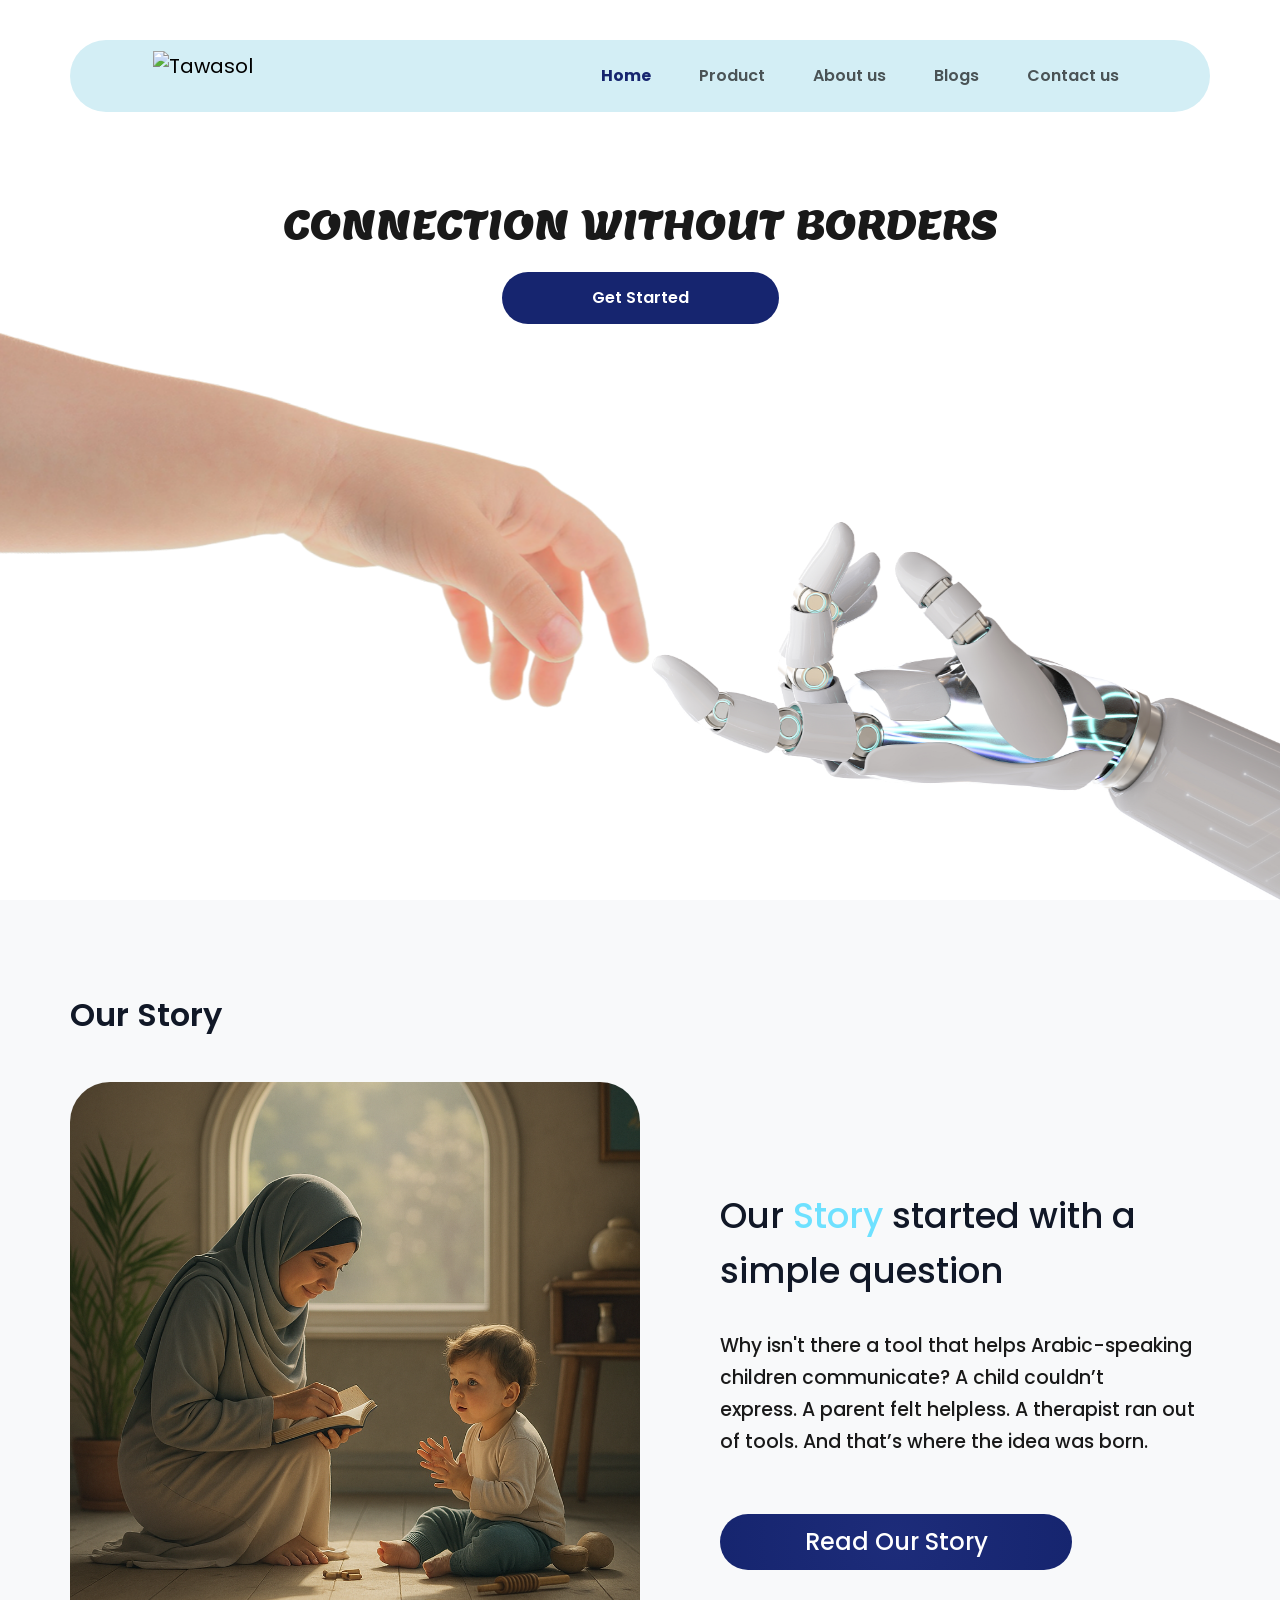
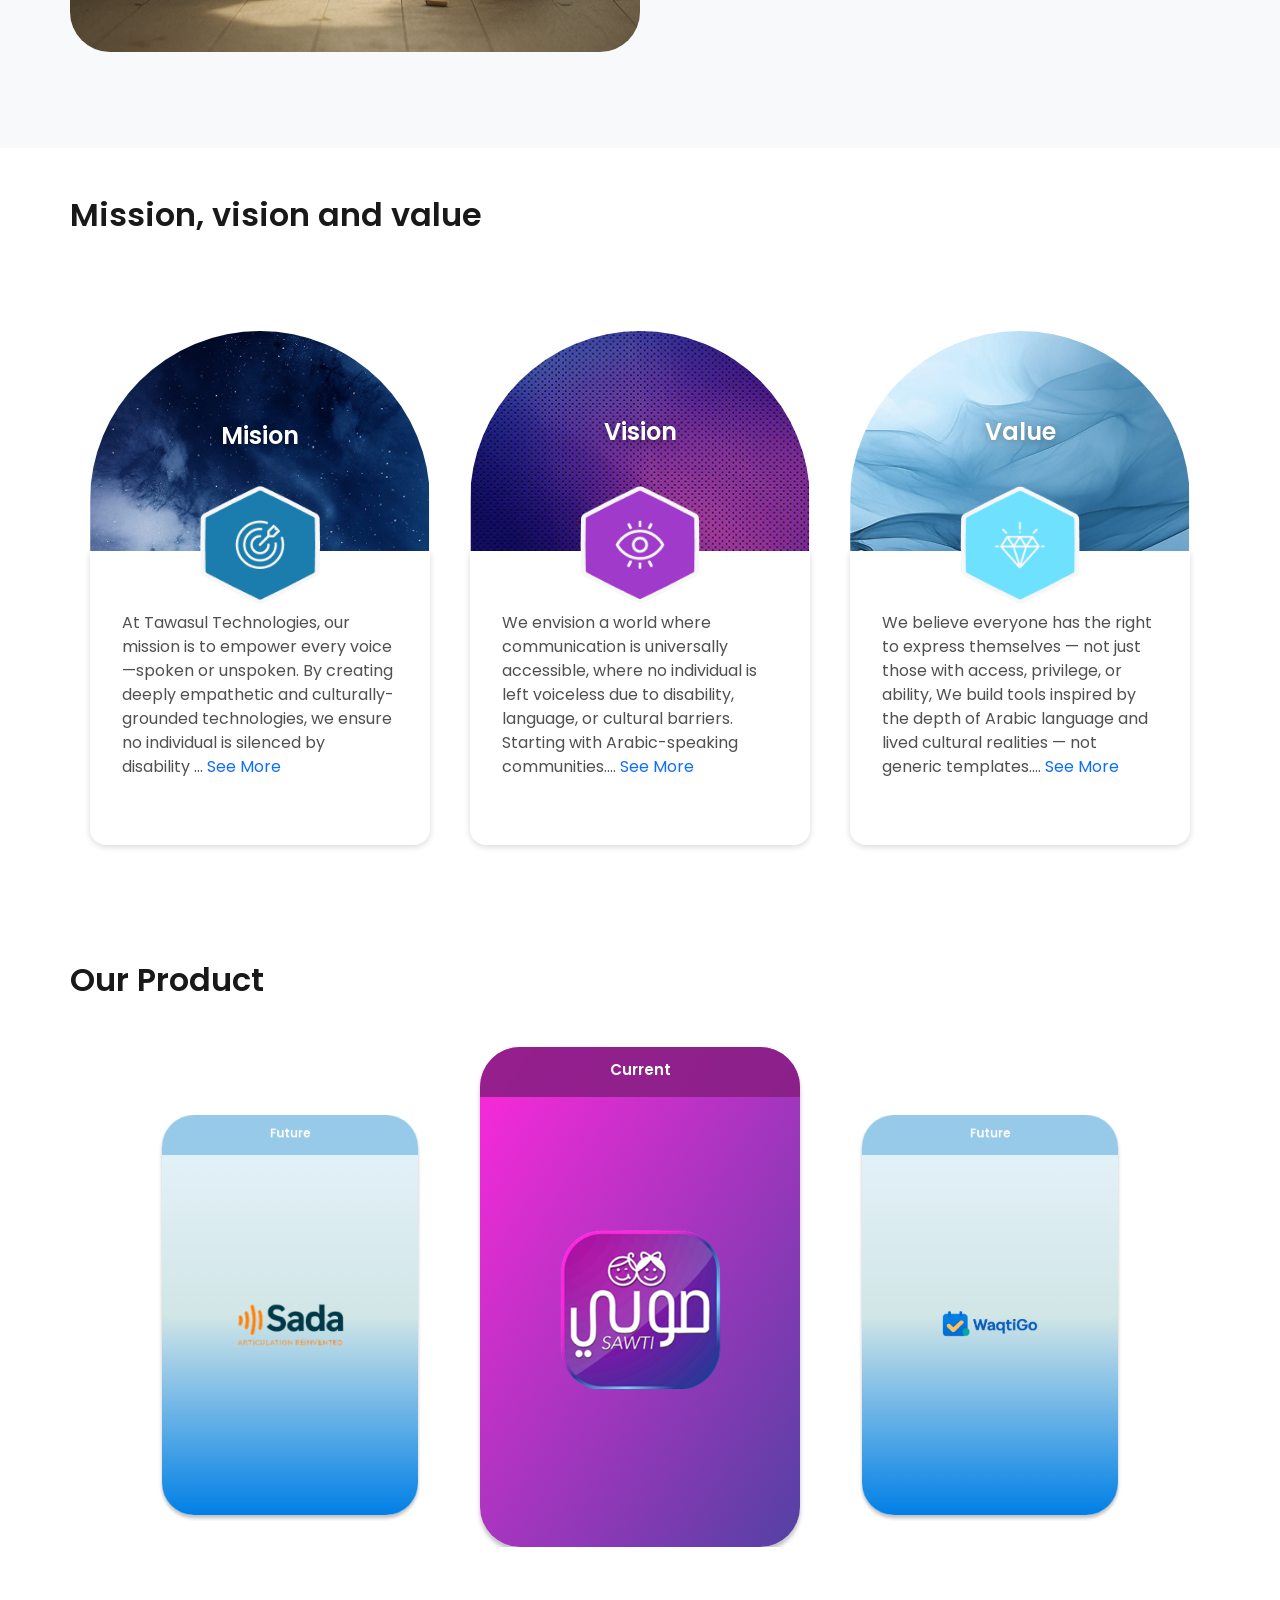
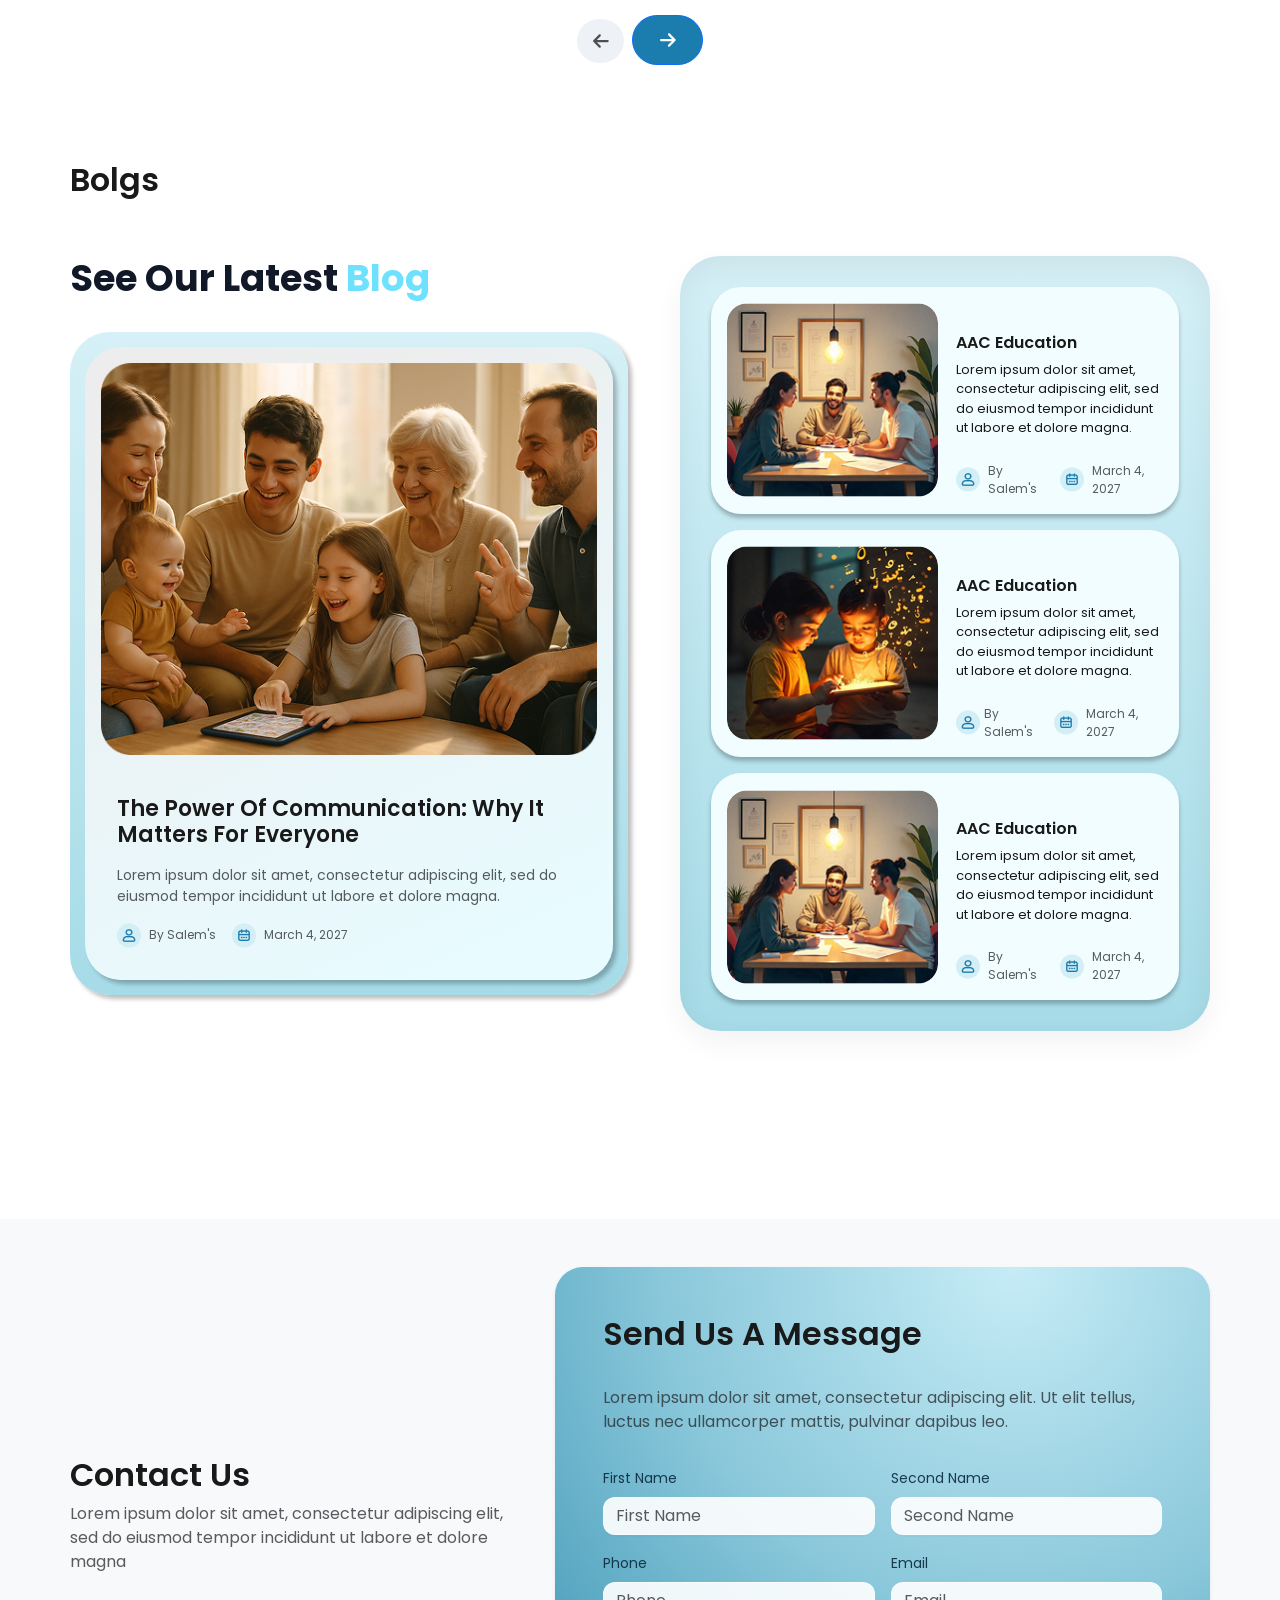
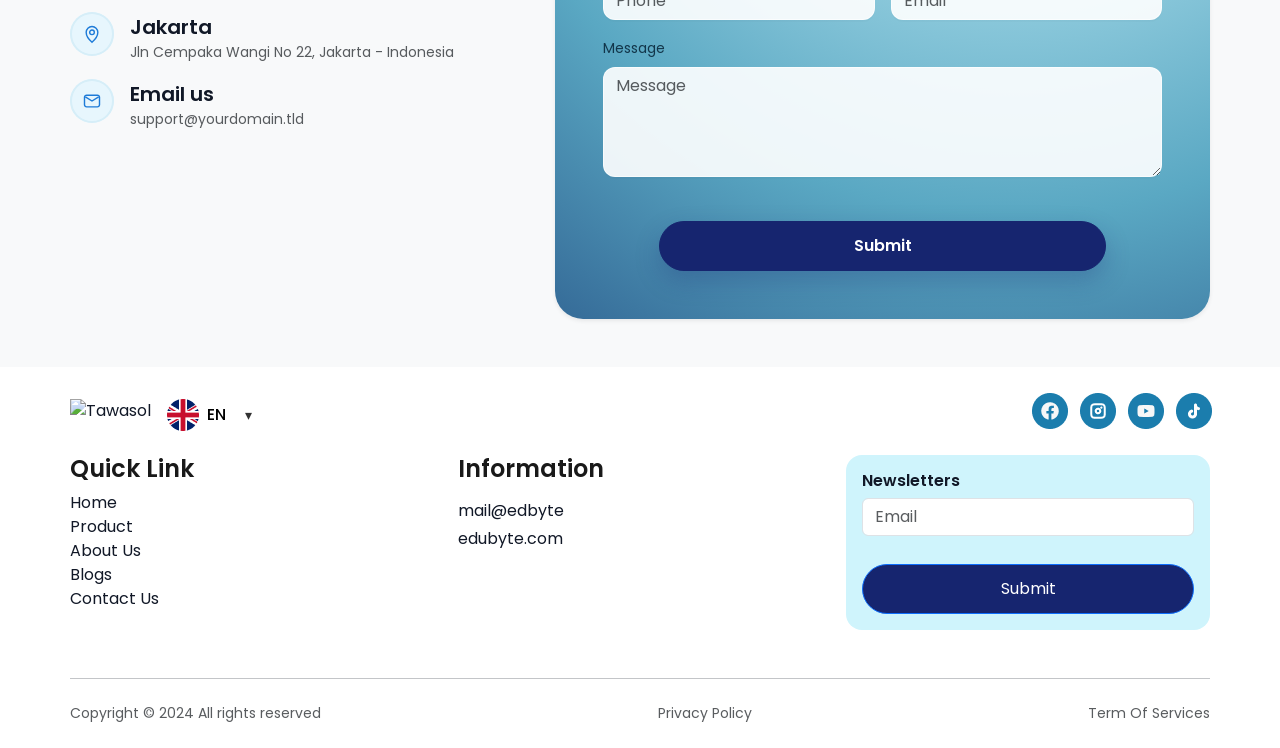
==== commit 24a23fe7: "edit1" ====
--- a/index.html
+++ b/index.html
@@ -101,7 +101,7 @@
             </h2>
 
             <p class="p-story fw-medium ">
-           Why isn't there a tool that helps Arabic-speaking children communicate?   A child couldn’t express. A parent felt helpless. A therapist ran out of tools. And that’s where the idea was born.
+             Why isn't there a tool that helps Arabic-speaking <br> children communicate?   A child couldn’t <br> express. A parent felt helpless. A therapist ran  out of tools. And that’s where the idea was born.
             </p>
 
             <a href="#" class="btn btn-primary btn-pill px-4 py-3 story-btn cta-btn">
@@ -134,8 +134,8 @@
           <div class="prag">
             <p class="">
              At Tawasul Technologies, our mission is to empower every voice—spoken or unspoken. By
-creating deeply empathetic and culturally-grounded technologies, we ensure no individual is
-silenced by <br> disability ...
+             creating deeply empathetic and culturally-grounded technologies, we ensure no individual is
+             silenced by <br> disability ...
               <a href="about.html" class="text-decoration-none">See More</a>
             </p>
           </div>
@@ -188,7 +188,7 @@
 
 
 <!-- Our Product (Circular Slider) -->
-<section id="products" class="py-5 bg-light">
+<section id="products" class="py-5 ">
   <div class="container">
     <h3 class="fw-semibold title-Our-Product">Our Product</h3>
 
--- a/css/style.css
+++ b/css/style.css
@@ -137,8 +137,9 @@
 }
 
 .navbar-nav .active {
-  color: #16256f;
+  color: #16256f !important;
   font-weight: 700;
+  
 }
 .text h2 {
   font-family: "Lemon", serif;
@@ -154,7 +155,6 @@
   padding: 14px 90px;
   font-weight: 600;
   cursor: pointer;
-  box-shadow: 0 12px 30px rgba(19, 35, 107, 0.25);
   transition: transform 0.2s, box-shadow 0.2s, opacity 0.2s;
   animation: fadeInUp 1.2s ease-out 0.2s both;
   font-size: 16px;
@@ -355,6 +355,7 @@
 .h2-story {
   font-size: 35px;
   font-family: "Poppins", sans-serif;
+  line-height: 55px;
 }
 .p-story {
   font-size: 19px;
@@ -363,6 +364,7 @@
   font-weight: 400;
   margin-top: 32px;
   margin-bottom: 56px;
+  line-height: 32px
 }
 
 .story-accent {
@@ -371,7 +373,7 @@
 .story-btn {
   width: 100%;
   max-width: 352px;
-  height: 56px;
+  height: 56px !important;
   display: flex;
   align-items: center;
   justify-content: center;
@@ -379,17 +381,17 @@
   font-size: 24px;
   font-weight: 500;
   padding: 0 30px;
-  border-radius: 999px;
-  background: var(--primary-600);
+  background: radial-gradient(circle, #1d2c7a 0%, #16256f 100%) !important;
   border: none;
   color: #fff;
-  box-shadow: 0 8px 24px rgba(22, 37, 111, 0.25);
-  transition: all 0.3s ease;
+  border-radius: 40px;
+  transition: all 1s ease-in-out !important;
 }
 
 .story-btn:hover {
-  filter: brightness(0.95);
-  transform: translateY(-2px);
+  background: radial-gradient( #39478B 0%, #0E194C 100%);
+
+
 }
 
 .story-image img {
@@ -455,6 +457,8 @@
 .mv-card {
   width: 344px;
   height: 253px;
+  
+
 }
 
 /* عشان نعمل مسافة 40px بين الكروت */
@@ -507,11 +511,15 @@
 
 .prag {
   padding: 0 32px;
-  margin-top: 50px;
-  margin-bottom: 30px;
+  padding-top: 60px;
+  padding-bottom: 50px;
   font-size: 16px;
   color: #505050;
   font-weight: 400;
+  box-shadow: 0px 2px 6px rgba(0, 0, 0, 0.15);
+  border-radius: 0px 0px 16px 16px;
+
+
 }
 /* تحسين النص أسفل الأيقونة */
 .mv-card .p-4 {
@@ -641,19 +649,20 @@
 #products .is-center {
   z-index: 3;
   transform: translate(-50%, -50%) scale(1);
+  box-shadow: 0px 4px 4px 0px rgba(0, 0, 0, 0.25);
 }
 #products .is-left {
   z-index: 2;
   transform: translate(calc(-50% - 350px), calc(-50% + 18px))
-    rotate(calc(var(--tilt) * -1)) scale(0.92);
-  box-shadow: 0 10px 28px rgba(0, 0, 0, 0.12);
+    rotate(calc(var(--tilt) * -1)) scale(.80);
   margin-right: 140px;
+  box-shadow: 0px 4px 4px 0px rgba(0, 0, 0, 0.25);
+  
 }
 #products .is-right {
   z-index: 2;
-  transform: translate(calc(-50% + 350px), calc(-50% + 18px))
-    rotate(var(--tilt)) scale(0.92);
-  box-shadow: 0 10px 28px rgba(0, 0, 0, 0.12);
+     transform: translate(calc(-50% + 350px), calc(-50% + 18px)) rotate(var(--tilt)) scale(.80);
+     box-shadow: 0px 4px 4px 0px rgba(0, 0, 0, 0.25);
 }
 
 /* الأزرار */
@@ -763,6 +772,7 @@
   max-width: 558px;
   max-height: 674px;
   padding: 15px;
+  box-shadow: 4px 4px 4px 0 rgba(0, 0, 0, 0.25);
 }
 .blog-shell-right {
   background: linear-gradient(
@@ -815,6 +825,7 @@
   border: none;
   border-radius: 30px;
   padding: 16px;
+  box-shadow: 0px 4px 4px rgba(0, 0, 0, 0.25);
 }
 .Education {
   margin-top: 30px;
@@ -873,7 +884,7 @@
     align-items: flex-start;
     width: 100%;
   }
-
+  
   .blog-right-image {
     width: 100%;
     max-width: 100%;
@@ -1109,7 +1120,13 @@
   background-color: #16256f;
   height: 50px;
   margin-top: 20px;
-}
+  transition: all 1s ease-in-out !important;
+}
+
+.btn-primary:hover {
+  background: radial-gradient( #39478B 0%, #0E194C 100%) !important;
+}
+
 /* Responsive footer */
 
 /* الموبايل */
@@ -1417,28 +1434,28 @@
 /* start large screen */
 
 
-@media screen and (min-width: 776px) and (max-width: 850px) {
+@media screen and (min-width: 776px) and (max-width: 880px) {
  .text h2
  {
     
     font-size: 30px !important;
 }
-       .hand-human {
-    width: 65vw;
-    position: absolute;
- left: -67px !important;
-        top: 43% !important;
-    transform: translate(0%, -50%);
-  }
-  .hand-robot {
-    position: absolute;
-             right: -111px !important;
-        top: 80% !important;
-    transform: translate(0%, -50%);
-  }
-}
-
-@media screen and (min-width: 769px) and (max-width: 992px) {
+    .hand-human {
+     width: 65vw;
+        left: -86px !important;
+        top: 53% !important;
+        transform: translate(0%, -50%) !important;
+    
+    }
+.hand-robot
+ {
+        right: -89px !important;
+        top: 72% !important;
+        transform: translate(0%, -50%) !important;
+    }
+}
+
+@media screen and (min-width: 880px) and (max-width: 992px) {
   
 .text h2
  {
@@ -1448,16 +1465,14 @@
 .hero-inner {
     padding-top: 150px;
 }
-    .hand-human
- {
-               left: -72px !important;
-        top: 43% !important;
+.hand-human {
+        left: -142px !important;
+        top: 53% !important;
         transform: translate(0%, -50%) !important;
     }
-    .hand-robot
- {
-        right: -130px !important;
-        top: 65% !important;
+     .hand-robot {
+        right: -97px !important;
+        top: 72% !important;
         transform: translate(0%, -50%) !important;
     }
 
@@ -1473,19 +1488,20 @@
     background-color: red !important;
   } */
 
-      .hand-human {
-    width: 65vw;
-    position: absolute;
- left: -87px;
-        top: 51%;
-    transform: translate(0%, -50%);
-  }
-  .hand-robot {
-    position: absolute;
-             right: -90px;
-        top: 71%;
-    transform: translate(0%, -50%);
-  }
+ .hand-human {
+        width: 65vw;
+        position: absolute;
+        left: -96px;
+        top: 58%;
+        transform: translate(0%, -50%);
+    }
+      .hand-robot
+ {
+        position: absolute;
+        right: -90px;
+        top: 78%;
+        transform: translate(0%, -50%);
+    }
 }
 @media screen and (min-width: 1100px) and (max-width: 1200px) {
 
@@ -1497,16 +1513,16 @@
     .hand-human {
     width: 65vw;
     position: absolute;
-            left: -94px;
-    top: 50%;
+   left: -104px;
+        top: 56%;
     transform: translate(0%, -50%);
   }
-  .hand-robot {
-    position: absolute;
+ .hand-robot {
+        position: absolute;
         right: -100px;
-    top: 72%;
-    transform: translate(0%, -50%);
-  }
+        top: 79%;
+        transform: translate(0%, -50%);
+    }
 }
 /* end axtra large screen */
 /* start extra extra large screen */
@@ -1518,7 +1534,7 @@
     .hand-human {
         width: 62vw;
         position: absolute;
-        left: -55px;
+        left: -70px;
         top: 58%;
         transform: translate(0%, -50%);
     }
@@ -1537,7 +1553,7 @@
  .hand-human {
         width: 60vw;
         position: absolute;
-        left: -58px;
+        left: -68px;
         top: 56%;
         transform: translate(0%, -50%);
     }
@@ -1549,6 +1565,46 @@
         transform: translate(0%, -50%);
     }
 }
+@media screen and (min-width: 1500px) and (max-width: 1600px) {
+   /* .animate-hands {
+    background-color: red !important;
+  } */
+     .hand-human
+ {
+        width: 60vw;
+        position: absolute;
+        left: -85px;
+        top: 54%;
+        transform: translate(0%, -50%);
+    }
+     .hand-robot {
+        position: absolute;
+        right: -108px;
+        top: 81%;
+        transform: translate(0%, -50%);
+    }
+}
+@media screen and (min-width: 1600px) and (max-width: 1700px) {
+   /* .animate-hands {
+    background-color: red !important;
+  } */
+     .hand-human
+ {
+        width: 60vw;
+        position: absolute;
+        left: -85px;
+        top: 54%;
+        transform: translate(0%, -50%);
+    }
+     .hand-robot {
+        position: absolute;
+        right: -108px;
+        top: 86%;
+        transform: translate(0%, -50%);
+    }
+}
+
+
 /* end extra extra large screen */
 
 /* end media queres*/
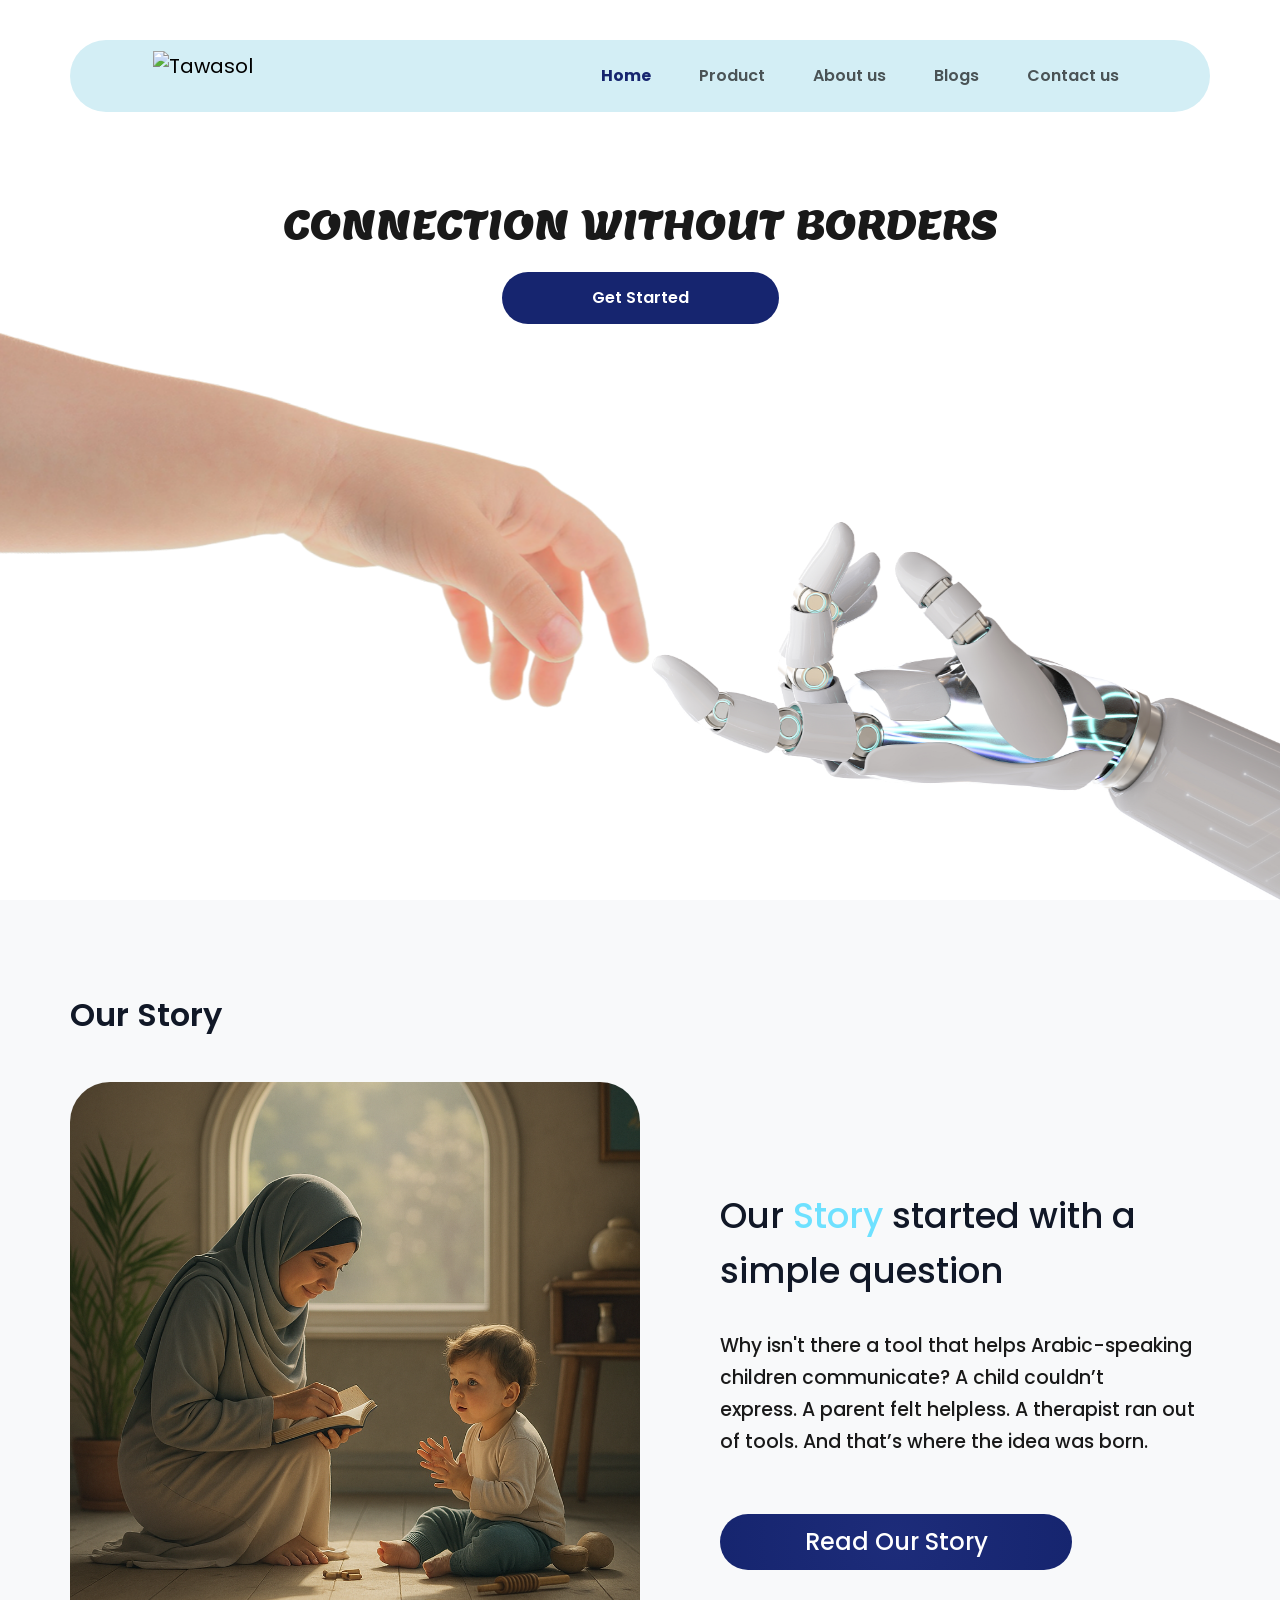
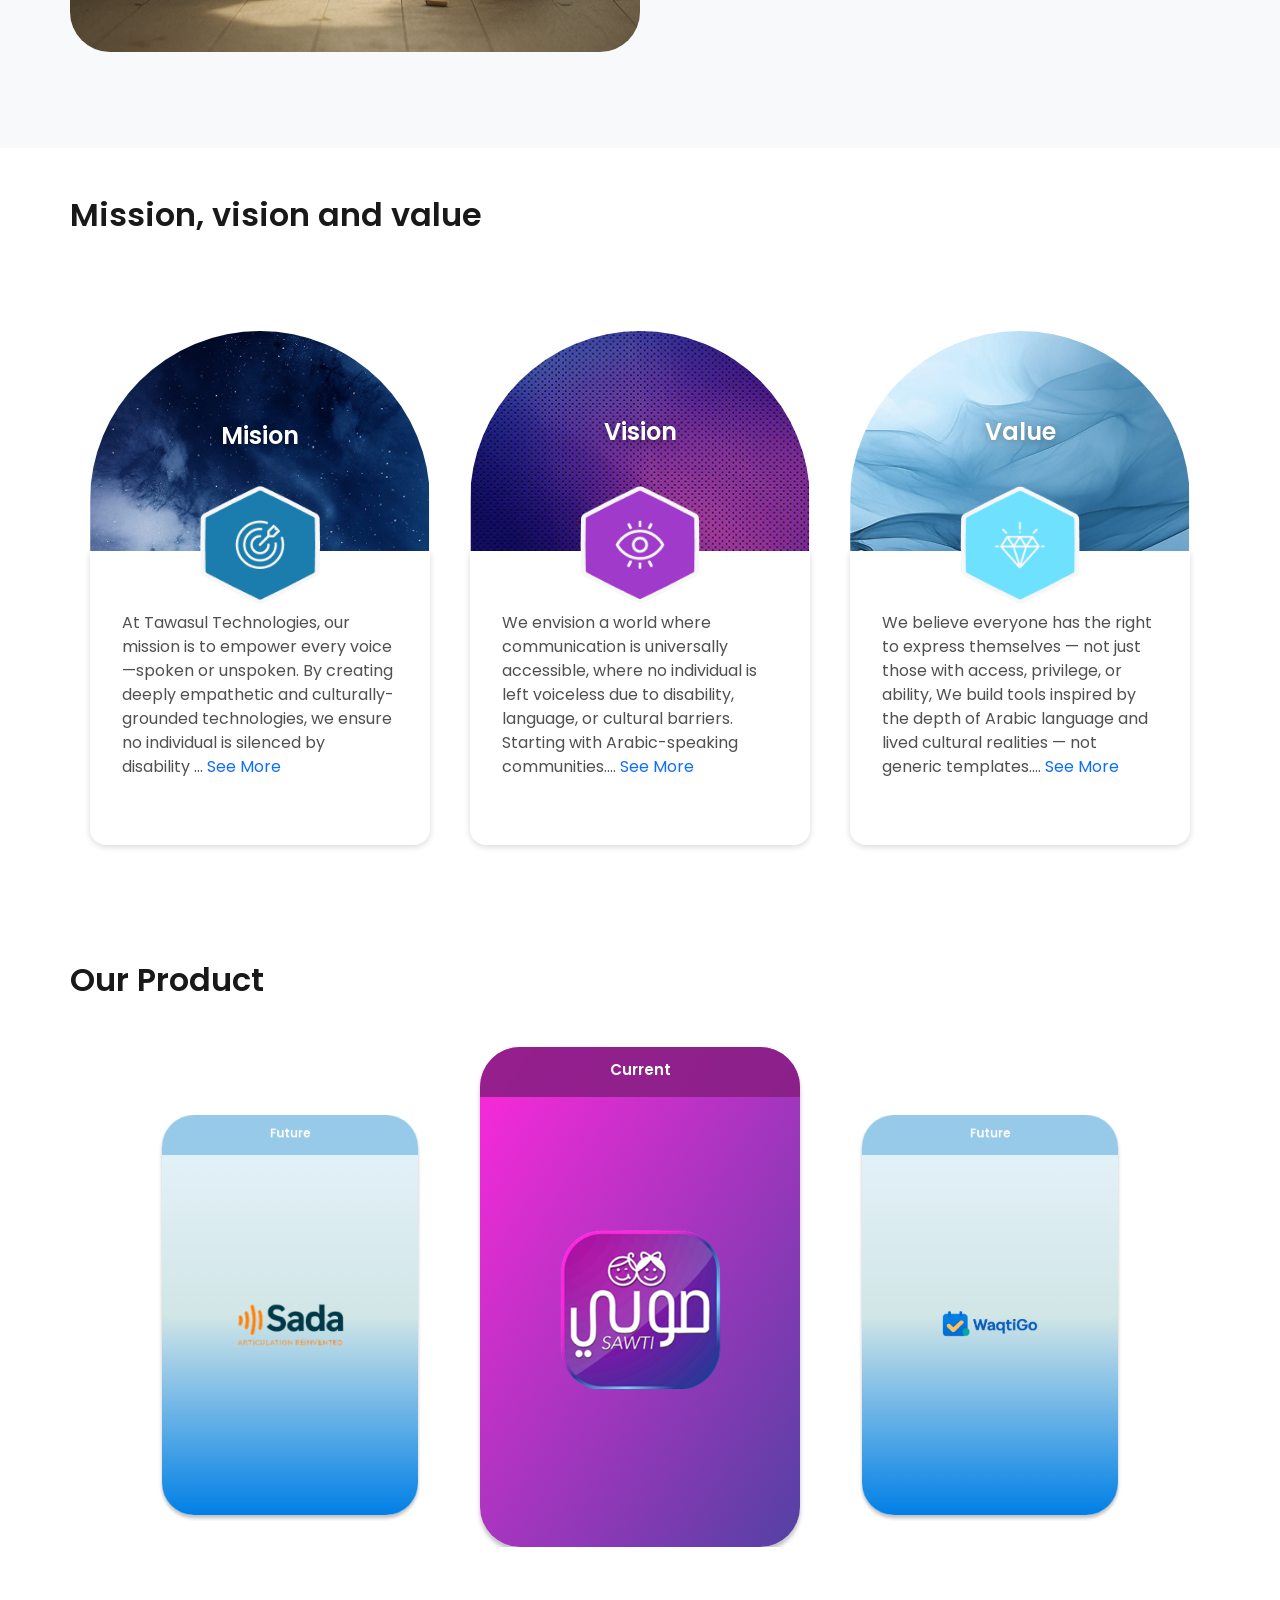
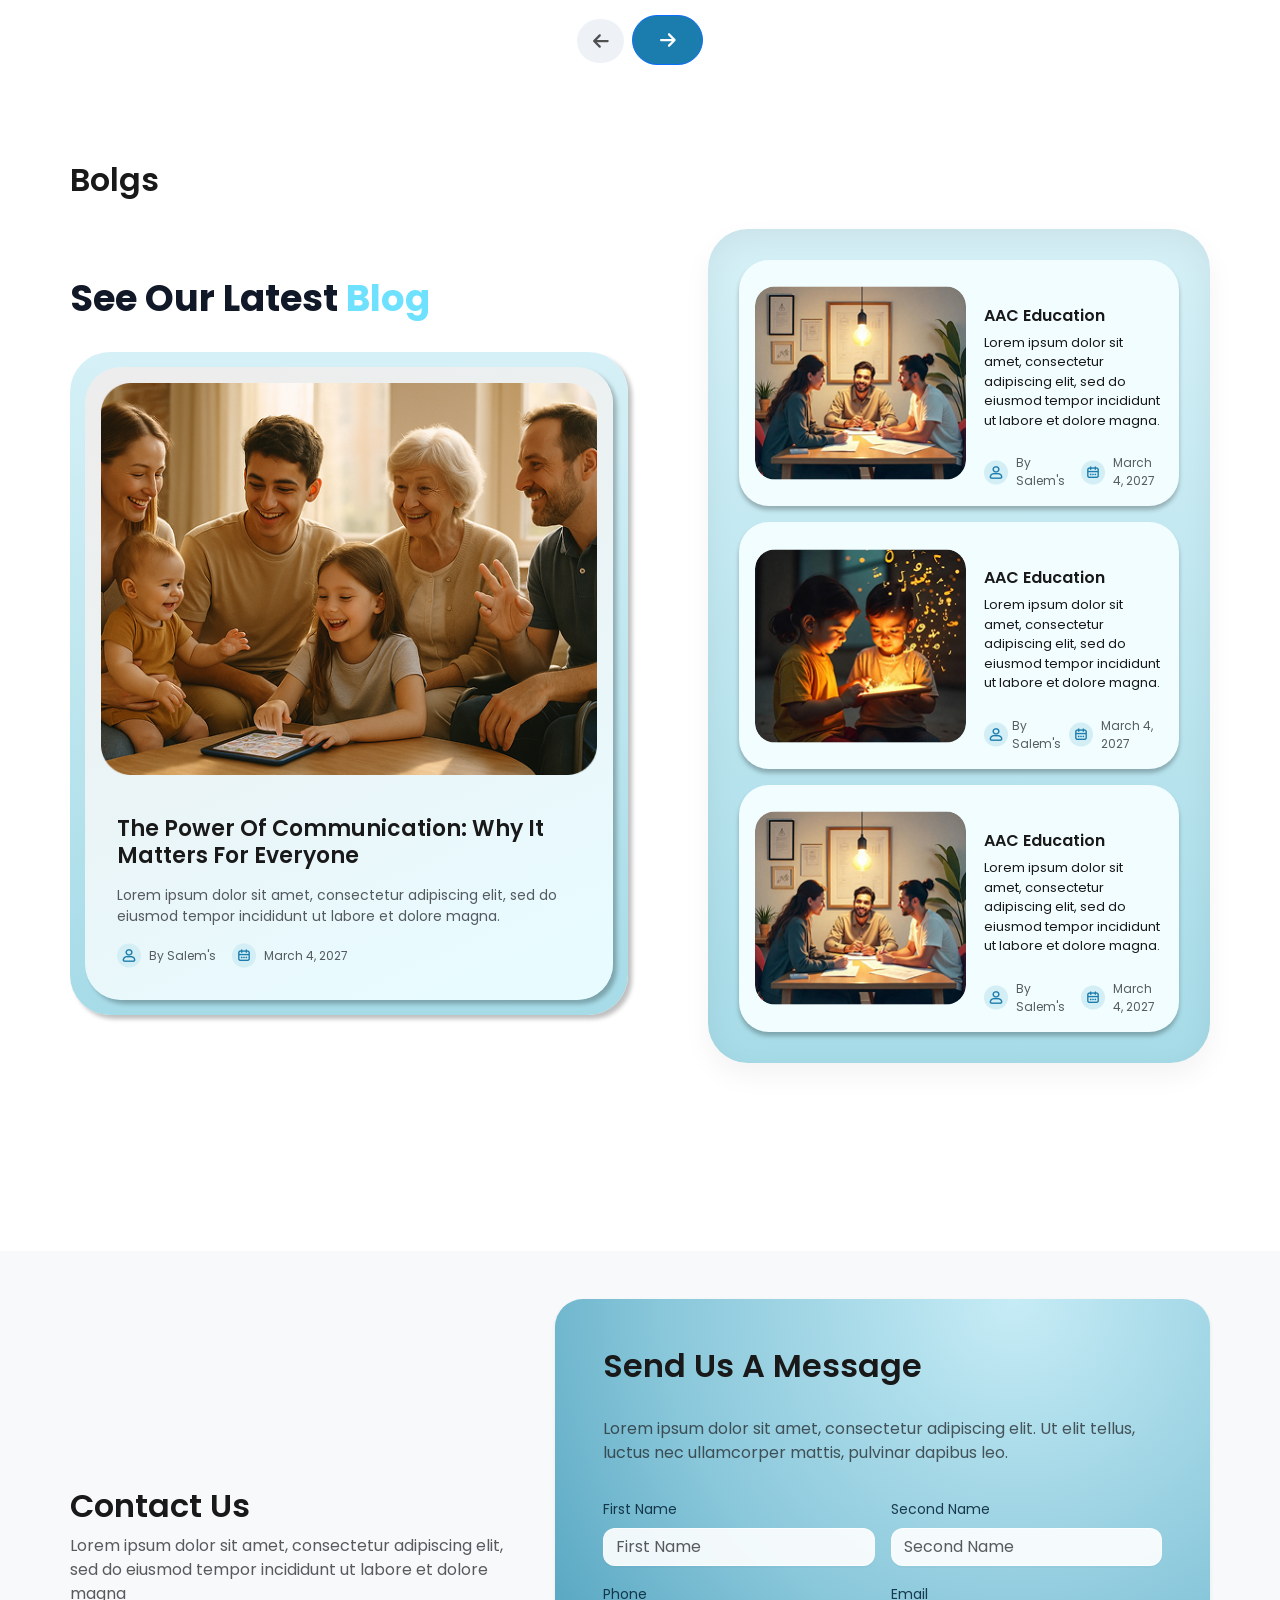
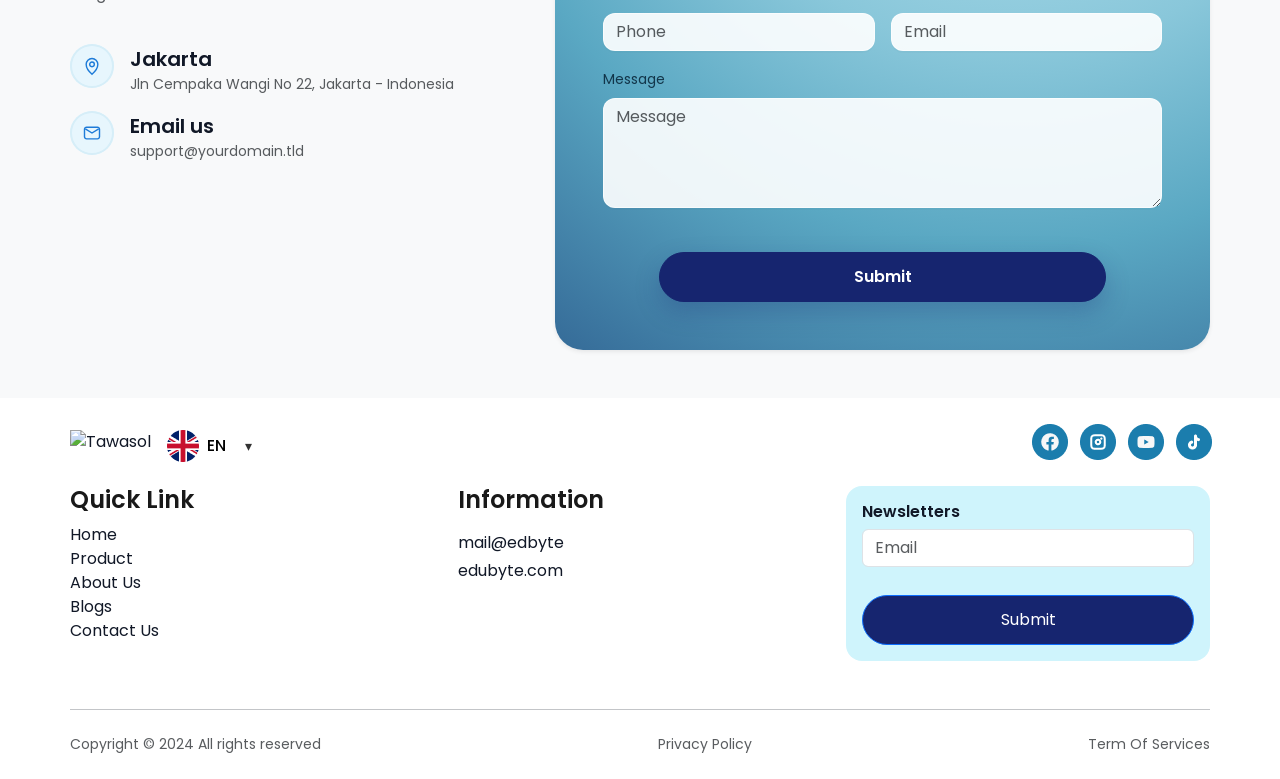
==== commit 818f6470: "edit" ====
--- a/index.html
+++ b/index.html
@@ -233,46 +233,47 @@
 <!-- Blogs -->
 <section id="blogs" class="py-5">
   <div class="container">
-    <h3 class="fw-semibold Bolg-title">Bolgs</h3>
-
-    <div class="row " >
+    <h3 class="fw-semibold Bolg-title">Bolgs</h3>    
+    <div  class="d-flex align-items-center justify-content-center all-blog" style="gap: 80px;" >
       <!-- Main preview (left) -->
-      <div class="col-12 col-lg-6 " >
-       
-        <h2 class="fw-bold Bolg-title-2 "style="margin-bottom: 32px;">See Our Latest <span style="color:#6EE1FF">Blog</span></h2>
-            <div class="blog-shell-left d-flex justify-content-center mx-md-auto m-lg-0 " style="margin-bottom: 32px;">
-              <article class="blog-main  card ">
-                <img id="blogMainIm" src="images/Rectangle-246.png" alt="Blog image">
-                <div class="card-body">
-                  <h5 id="blogMainTitle" class="card-title fw-semibold" style="margin-top: 25px;">
-                    The Power Of Communication: Why It Matters For Everyone
-                  </h5>
-                  <p id="blogMainExcerpt" class="card-text text-muted mb-3"  style="margin-top: 16px; ">
-                    Lorem ipsum dolor sit amet, consectetur adipiscing elit, sed do eiusmod tempor incididunt ut labore et dolore magna.
-                  </p>
-                     <div class=" small text-muted">
-                    <div class="icons d-flex align-items-center gap-3">
-                      <div class="user d-flex align-items-center gap-2">
-                        <img src="images/user-icon.png" />
-                        <span> By Salem's</span>
+        <div class="">
+
+          <h2 class="fw-bold Bolg-title-2 "style="margin-bottom: 32px;">See Our Latest <span style="color:#6EE1FF">Blog</span></h2>
+          <div class="blog-shell-left d-flex justify-content-center align-items-center flex-column ">
+  
+                <article class="blog-main  card ">
+                  <img id="blogMainIm" src="images/Rectangle-246.png" alt="Blog image">
+                  <div class="card-body">
+                    <h5 id="blogMainTitle" class="card-title fw-semibold" style="margin-top: 25px;">
+                      The Power Of Communication: Why It Matters For Everyone
+                    </h5>
+                    <p id="blogMainExcerpt" class="card-text text-muted mb-3"  style="margin-top: 16px; ">
+                      Lorem ipsum dolor sit amet, consectetur adipiscing elit, sed do eiusmod tempor incididunt ut labore et dolore magna.
+                    </p>
+                       <div class=" small text-muted">
+                      <div class="icons d-flex align-items-center gap-3">
+                        <div class="user d-flex align-items-center gap-2">
+                          <img src="images/user-icon.png" />
+                          <span> By Salem's</span>
+                        </div>
+                        <div class="user d-flex align-items-center gap-2 ">
+                          <img src="images/date-icon.png" alt="">
+                          <span>
+                           March 4, 2027
+                          </span>
+                        </div>
+                        
+  
                       </div>
-                      <div class="user d-flex align-items-center gap-2 ">
-                        <img src="images/date-icon.png" alt="">
-                        <span>
-                         March 4, 2027
-                        </span>
-                      </div>
-                      
-
                     </div>
                   </div>
-                </div>
-              </article>
-            </div>
-      </div>
+                </article>
+              </div>
+        </div>
 
       <!-- List (right) -->
-      <div class="col-12 col-lg-6" style="padding-left: 40px;">
+      <div class="d-flex justify-content-center align-items-center flex-column" >
+
         <div class="blog-shell-right   ">
           <div class="vstack gap-3">
 
--- a/css/style.css
+++ b/css/style.css
@@ -737,7 +737,7 @@
 /* Blog shells (الإطار السماوي الخارجي) */
 
 .Bolg-title {
-  margin-bottom: 56px;
+ margin-bottom: 29px;
   color: #191919;
   font-size: 32px;
 }
@@ -763,8 +763,7 @@
     rgba(210, 239, 246, 0.92) 0%,
     rgba(158, 216, 229, 0.92) 100%
   );
-  box-shadow: 0 10px 30px rgba(0, 0, 0, 0.06) inset,
-    0 12px 28px rgba(0, 0, 0, 0.05);
+  margin: 0 auto 0px;
   border-radius: 40px;
   margin-bottom: 140px;
   width: 100%;
@@ -871,25 +870,7 @@
     margin: 0; /* يشيل المارجن من الرو */
   }
 
-  #blogs .col-12 {
-    padding: 0 !important; /* يشيل البادينج من الأعمدة */
-  }
-
-  .blog-item {
-    width: 100%; /* ياخد العرض كله */
-  }
-
-  .blog-item .content {
-    flex-direction: column;
-    align-items: flex-start;
-    width: 100%;
-  }
-  
-  .blog-right-image {
-    width: 100%;
-    max-width: 100%;
-    height: auto;
-  }
+ 
 }
 
 /* قص سطرين للنص الصغير */
@@ -1219,6 +1200,14 @@
   .p-story {
     font-size: 18px;
   }
+  .all-blog{
+    justify-content: center !important;
+    display: block !important;
+  }
+  .blog-shell-left
+ {
+    margin-bottom: 49px;
+}
 }
 
 @media screen and (min-width: 577px) and (max-width: 768px) {
@@ -1235,6 +1224,18 @@
   .p-story {
     font-size: 18px;
   }
+    .all-blog{
+    justify-content: center !important;
+    display: block !important;
+  }
+  .blog-shell-left
+ {
+    margin-bottom: 49px;
+}
+.Education {
+    margin-top: 7px;
+    margin-bottom: 8px;
+}
 }
 
 @media screen and (min-width: 350px) and (max-width: 576px) {
@@ -1245,6 +1246,31 @@
   #blogs {
  
   padding-inline: 20px;
+}
+
+.blog-right-image {
+    max-width: 100%;
+}
+
+.blog-item .content {
+    flex-direction: column;
+}
+.blog-item-p {
+    font-size: 12px;
+}
+
+   .all-blog{
+    justify-content: center !important;
+    display: block !important;
+  }
+  .blog-shell-left
+ {
+    margin-bottom: 49px;
+}
+.Education {
+    margin-top: 7px;
+    margin-bottom: 8px;
+    font-size: 14px;
 }
 .title-Our-Product {
   
@@ -1282,14 +1308,17 @@
   }
 }
 
-@media screen and (max-width: 350px) {
+@media screen and (min-width: 0px) and (max-width: 350px) {
+  .hand-img {
+    width: 100% !important;
+  }
 }
 
 #about {
   position: relative;
   z-index: 5;
 }
-
+ 
 /* start media queres  */
 @media screen and (min-width: 300px) and (max-width: 350px){
    
@@ -1339,7 +1368,8 @@
 }
 /* start small screen */
 
-@media screen and (min-width: 350px) and (max-width: 375px){
+@media screen and (min-width: 350px) and (max-width: 395px){
+ 
   
   .text h2
  {
@@ -1363,52 +1393,66 @@
 
 }
 @media screen and (min-width: 450px) and (max-width: 511px){
+  .home{
+    min-height: 100vh !important;
+  }
   
   .text h2
  {
     
     font-size: 30px !important;
 }
-
-         .hand-human {
-    width: 65vw;
-    position: absolute;
- left: -43px !important;
-        top: 52% !important;
-    transform: translate(0%, -50%);
-  }
-  .hand-robot {
-    position: absolute;
-             left: 223px !important;
-        top: 61% !important;
-    transform: translate(0%, -50%);
-  }
+ 
+ 
+    .hand-human {
+        width: 65vw;
+        position: absolute;
+        left: -43px !important;
+        top: 70% !important;
+        transform: translate(0%, -50%);
+    }
+ .hand-robot {
+        position: absolute;
+        left: 223px !important;
+        top: 82% !important;
+        transform: translate(0%, -50%);
+    }
 }
 @media screen and (min-width: 511px) and (max-width: 576px) {
-
+  .home{
+    min-height: 100vh !important;
+  }
+  
   .text h2
  {
     
     font-size: 30px !important;
 }
 
-         .hand-human {
-    width: 65vw;
-    position: absolute;
- left: -72px !important;
-        top: 49% !important;
-    transform: translate(0%, -50%);
-  }
-  .hand-robot {
-    position: absolute;
-             left: 253px !important;
-        top: 60% !important;
-    transform: translate(0%, -50%);
-  }
+    .hand-human {
+        width: 65vw;
+        position: absolute;
+        left: -53px !important;
+        top: 72% !important;
+        transform: translate(0%, -50%);
+    }
+     .hand-robot
+ {
+        position: absolute;
+                left: 256px !important;
+        top: 87% !important;
+        transform: translate(0%, -50%);
+    }
 }
 /* end small screen */
 /* start medium screen */
-@media screen and (min-width: 577px) and (max-width: 768px) {
+@media screen and (min-width: 577px) and (max-width: 776px) {
+     /* .animate-hands {
+    background-color: rgba(0, 0, 0, 0.5) !important;
+  } */
+  .home{
+    min-height: 100vh !important;
+  }
   
 .text h2
  {
@@ -1416,19 +1460,20 @@
     font-size: 30px !important;
 }
 
-         .hand-human {
-    width: 65vw;
-    position: absolute;
- left: -84px !important;
-        top: 46% !important;
-    transform: translate(0%, -50%);
-  }
-  .hand-robot {
-    position: absolute;
-             right: -111px !important;
-        top: 60% !important;
-    transform: translate(0%, -50%);
-  }
+   .hand-human {
+        width: 65vw;
+        position: absolute;
+        left: -37px !important;
+        top: 62% !important;
+        transform: translate(0%, -50%);
+    }
+      .hand-robot {
+        position: absolute;
+        right: -81px !important;
+        top: 78% !important;
+        transform: translate(0%, -50%);
+    }
+
 }
 /* end medium screen */
 /* start large screen */
@@ -1440,17 +1485,15 @@
     
     font-size: 30px !important;
 }
-    .hand-human {
-     width: 65vw;
-        left: -86px !important;
-        top: 53% !important;
+       .hand-human {
+        width: 65vw;
+        left: -79px !important;
+        top: 55% !important;
         transform: translate(0%, -50%) !important;
-    
-    }
-.hand-robot
- {
-        right: -89px !important;
-        top: 72% !important;
+    }
+.hand-robot {
+        right: -69px !important;
+        top: 70% !important;
         transform: translate(0%, -50%) !important;
     }
 }
@@ -1487,6 +1530,10 @@
      /* .animate-hands {
     background-color: red !important;
   } */
+  .blog-main {
+    max-width: 349px !important;
+    
+}
 
  .hand-human {
         width: 65vw;
@@ -1508,6 +1555,11 @@
    /* .animate-hands {
     background-color: red !important;
   } */
+
+  .blog-main {
+    max-width: 349px !important;
+    
+}
 
 
     .hand-human {
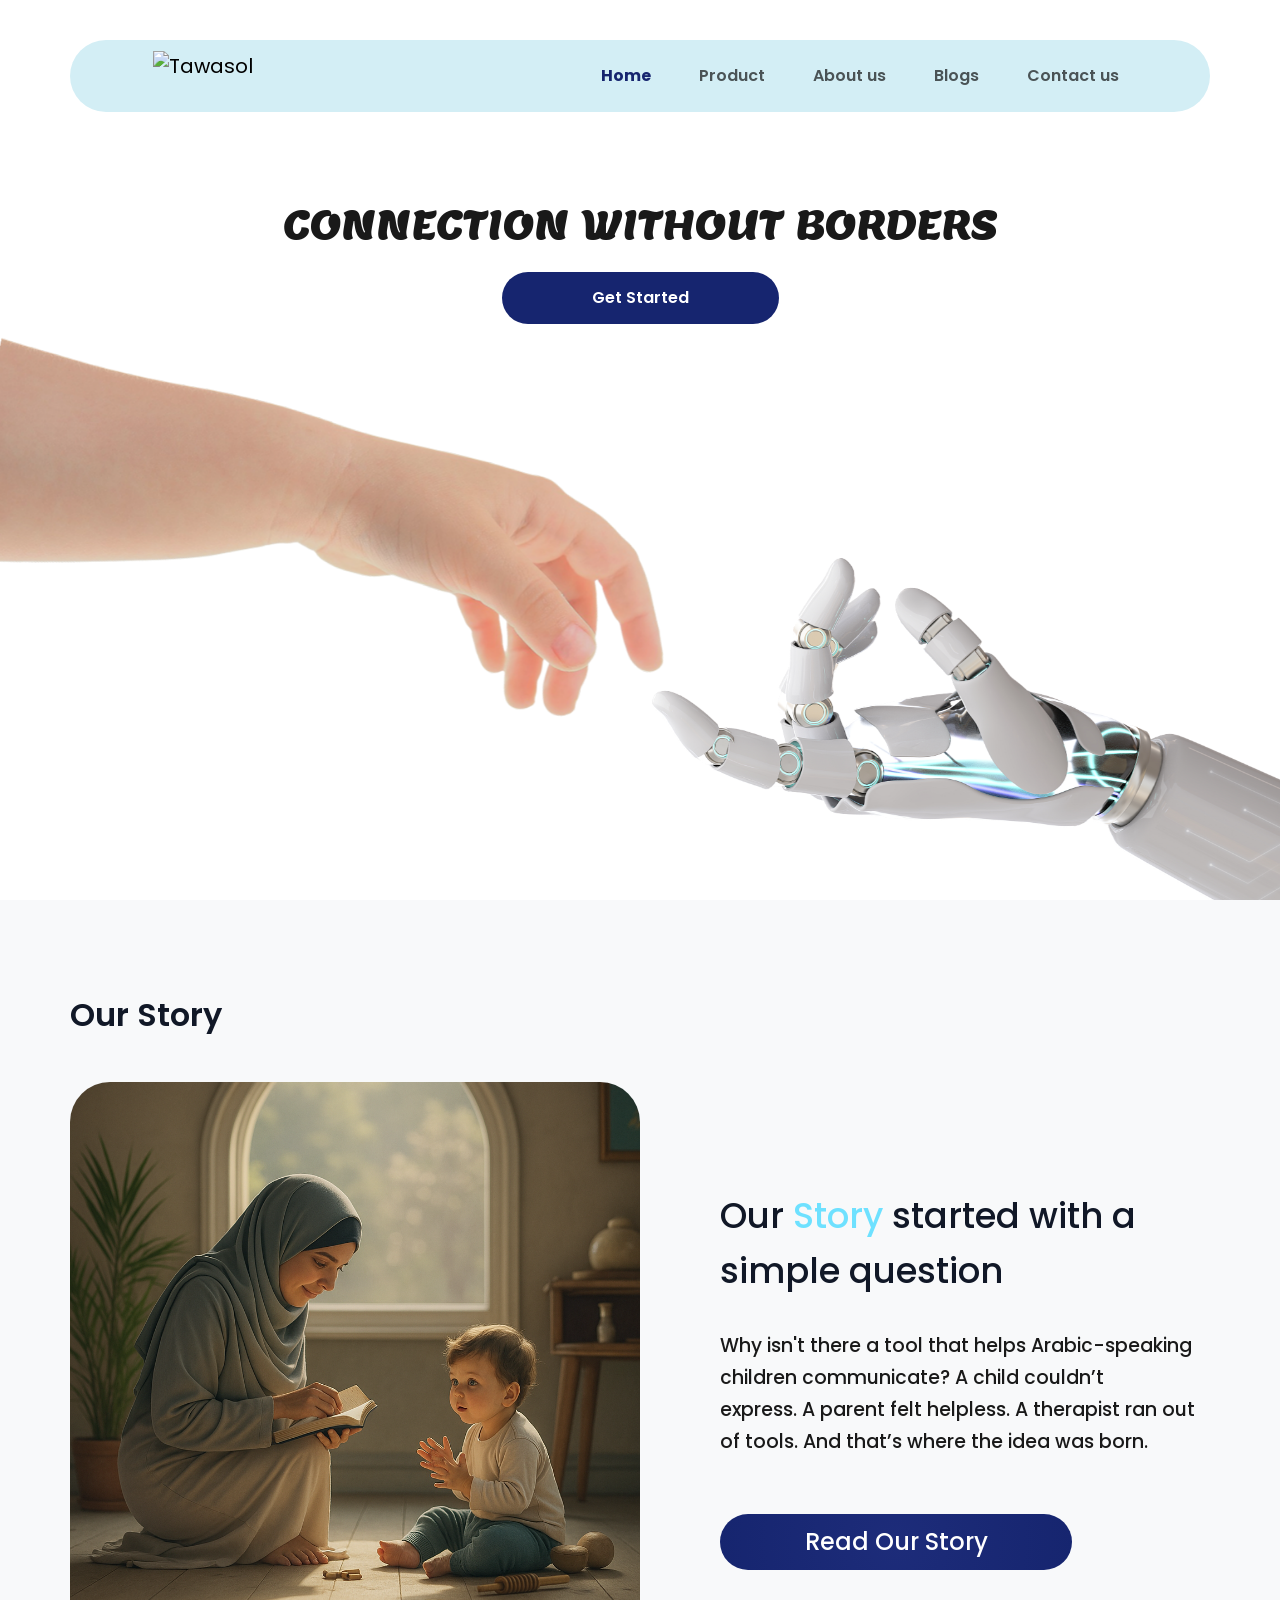
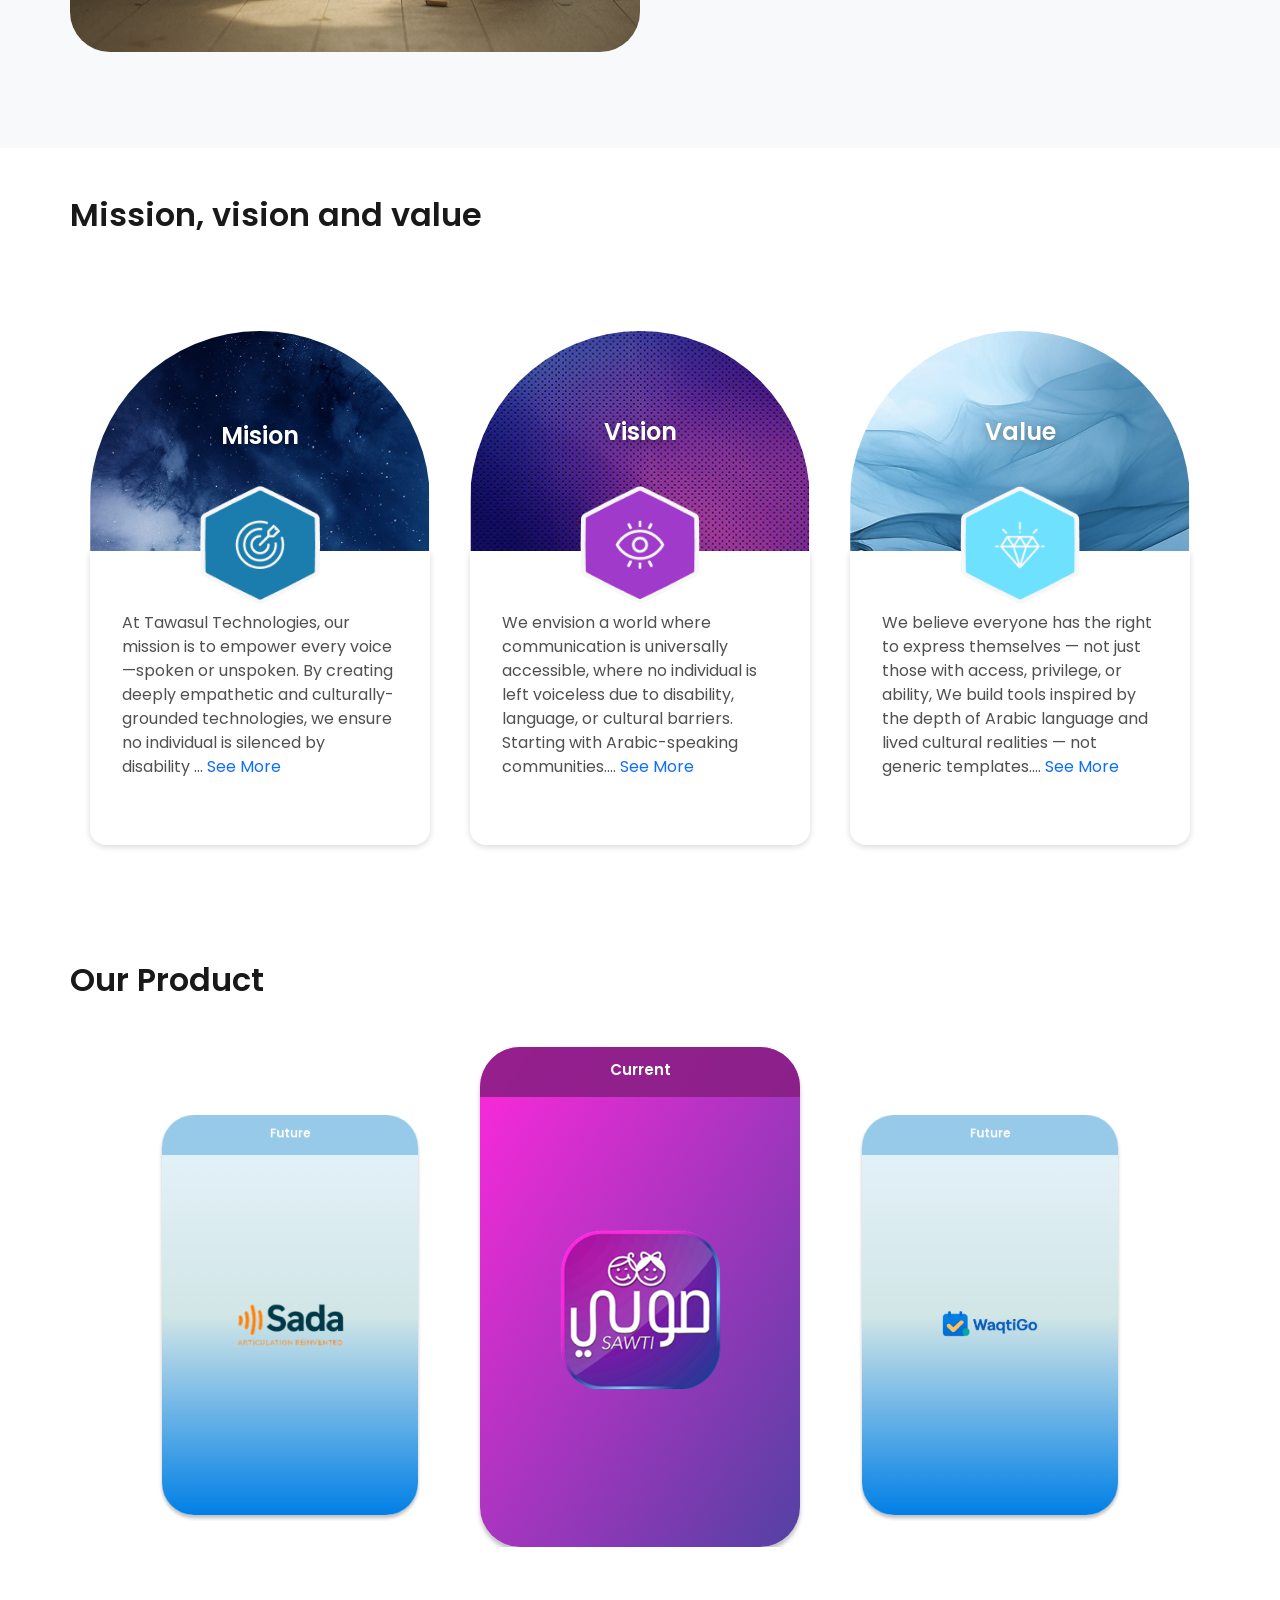
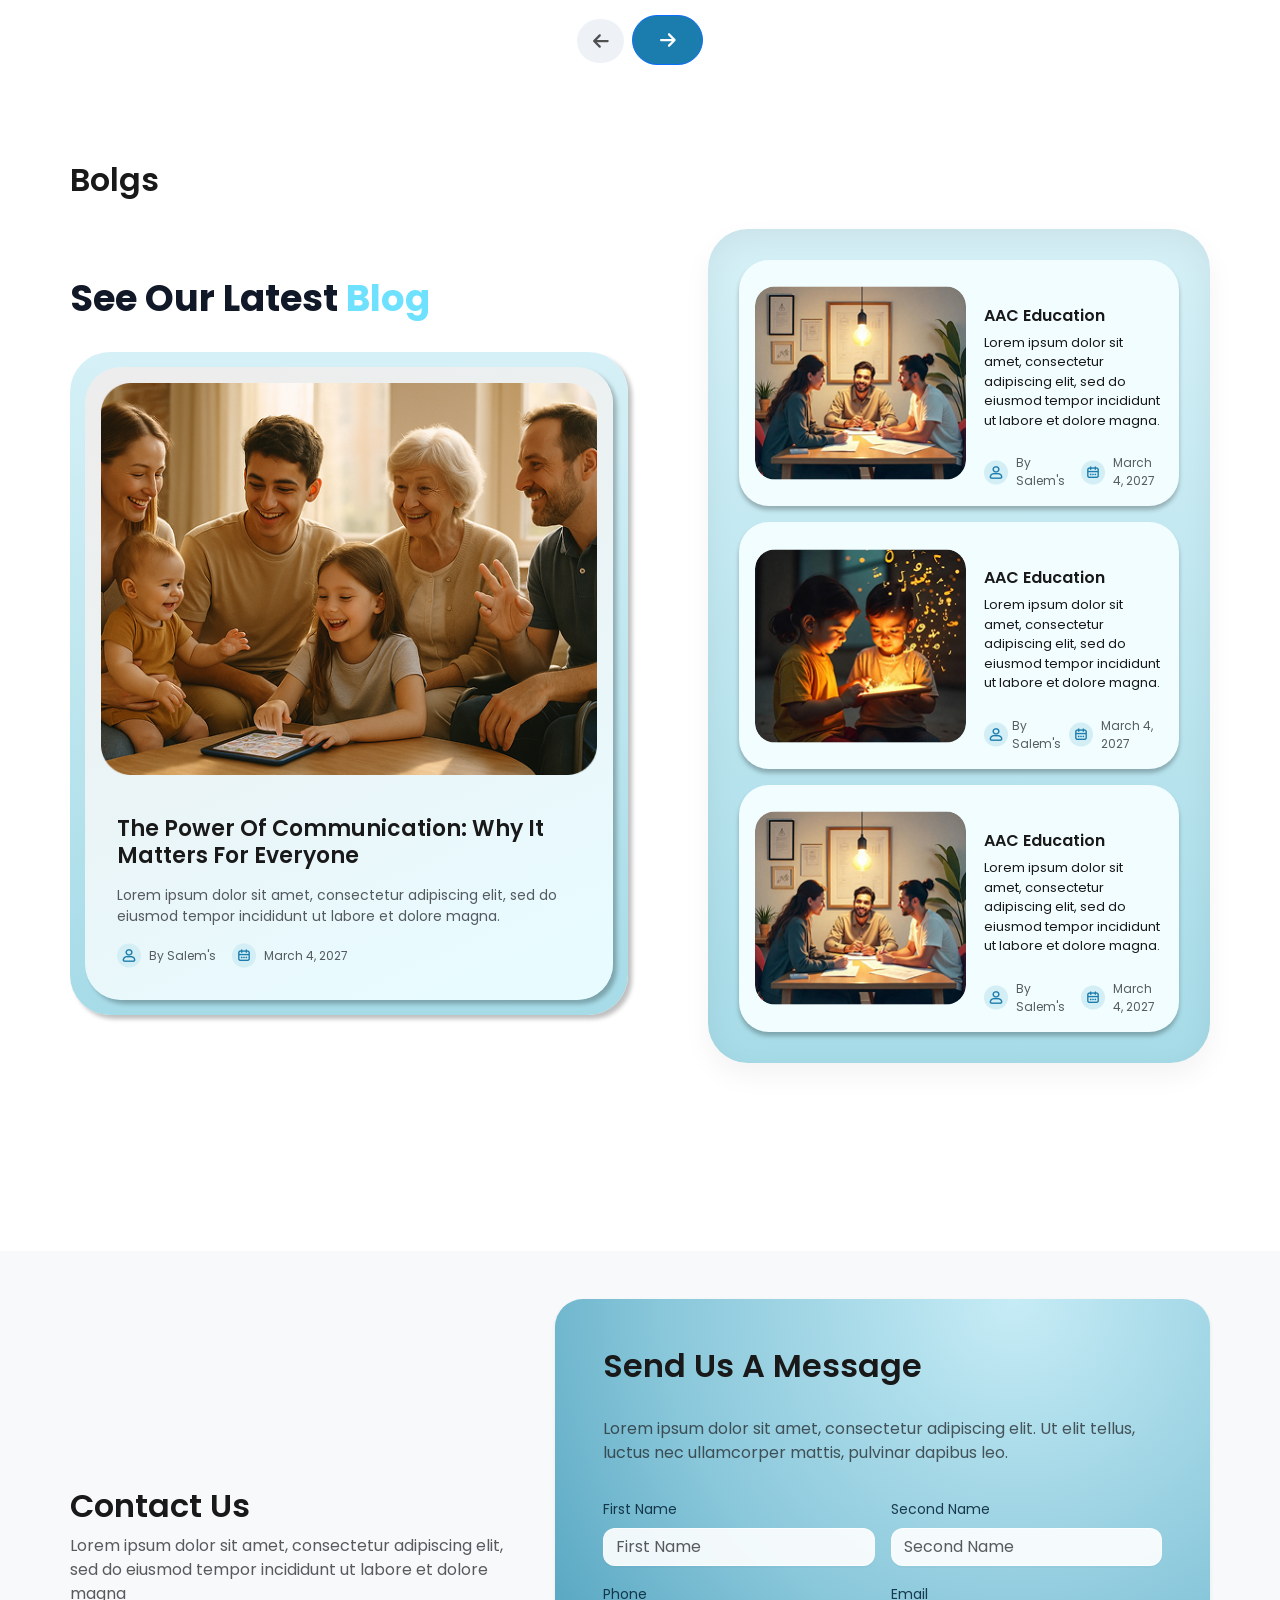
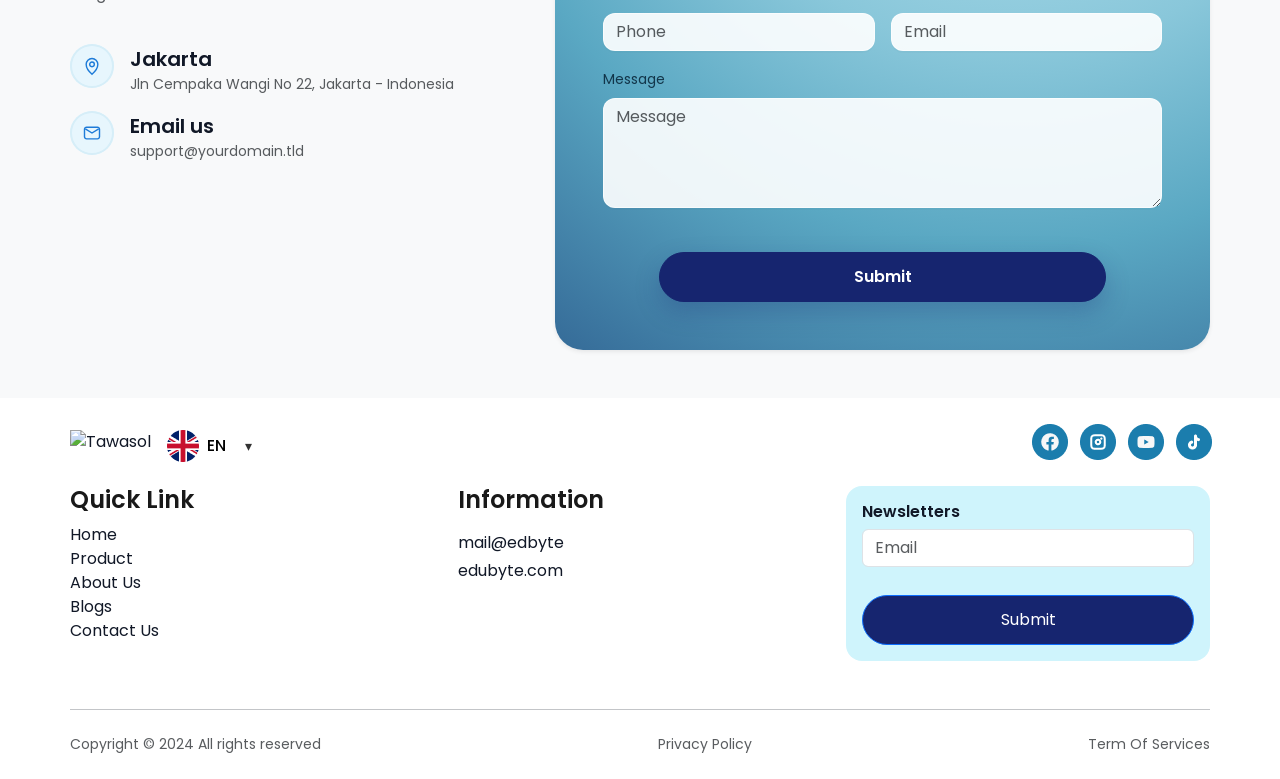
==== commit cc77deb3: "edit3" ====
--- a/index.html
+++ b/index.html
@@ -59,7 +59,7 @@
      <div class="hero-inner d-flex justify-content-center" >
           <div class="text text-center">
             <h2 class="mb-4">CONNECTION WITHOUT BORDERS</h2>
-            <button type="button">Get Started</button>
+            <button type="button" >Get Started</button>
           </div>
         </div>
       <div class="hands-wrap " >
@@ -240,34 +240,34 @@
 
           <h2 class="fw-bold Bolg-title-2 "style="margin-bottom: 32px;">See Our Latest <span style="color:#6EE1FF">Blog</span></h2>
           <div class="blog-shell-left d-flex justify-content-center align-items-center flex-column ">
-  
-                <article class="blog-main  card ">
-                  <img id="blogMainIm" src="images/Rectangle-246.png" alt="Blog image">
-                  <div class="card-body">
-                    <h5 id="blogMainTitle" class="card-title fw-semibold" style="margin-top: 25px;">
-                      The Power Of Communication: Why It Matters For Everyone
-                    </h5>
-                    <p id="blogMainExcerpt" class="card-text text-muted mb-3"  style="margin-top: 16px; ">
-                      Lorem ipsum dolor sit amet, consectetur adipiscing elit, sed do eiusmod tempor incididunt ut labore et dolore magna.
-                    </p>
-                       <div class=" small text-muted">
-                      <div class="icons d-flex align-items-center gap-3">
-                        <div class="user d-flex align-items-center gap-2">
-                          <img src="images/user-icon.png" />
-                          <span> By Salem's</span>
-                        </div>
-                        <div class="user d-flex align-items-center gap-2 ">
-                          <img src="images/date-icon.png" alt="">
-                          <span>
-                           March 4, 2027
-                          </span>
-                        </div>
-                        
-  
-                      </div>
-                    </div>
-                  </div>
-                </article>
+            
+            <article class="blog-main   card " onclick="window.location.href='blogs.html'" style="cursor: pointer;" >
+                   <img id="blogMainIm" src="images/Rectangle-246.png" alt="Blog image">
+                   <div class="card-body">
+                     <h5 id="blogMainTitle" class="card-title fw-semibold" style="margin-top: 25px;">
+                       The Power Of Communication: Why It Matters For Everyone
+                     </h5>
+                     <p id="blogMainExcerpt" class="card-text text-muted mb-3"  style="margin-top: 16px; ">
+                       Lorem ipsum dolor sit amet, consectetur adipiscing elit, sed do eiusmod tempor incididunt ut labore et dolore magna.
+                     </p>
+                        <div class=" small text-muted">
+                       <div class="icons d-flex align-items-center gap-3">
+                         <div class="user d-flex align-items-center gap-2">
+                           <img src="images/user-icon.png" />
+                           <span> By Salem's</span>
+                         </div>
+                         <div class="user d-flex align-items-center gap-2 ">
+                           <img src="images/date-icon.png" alt="">
+                           <span>
+                            March 4, 2027
+                           </span>
+                         </div>
+                         
+   
+                       </div>
+                     </div>
+                   </div>
+                 </article>
               </div>
         </div>
 
@@ -278,7 +278,7 @@
           <div class="vstack gap-3">
 
             <!-- item -->
-            <a href="#" class="blog-item card active"
+            <a onclick="window.location.href='blogs.html'"class="blog-item card "
                data-title="AAC Education"
                data-excerpt="Lorem ipsum dolor sit amet, consectetur adipiscing elit, sed do eiusmod tempor incididunt ut labore et dolore magna."
                data-author="By Salem's" data-date="2027-03-04">
@@ -307,7 +307,7 @@
               </div>
             </a>
             <!-- item -->
-            <a href="#" class="blog-item card active"
+            <a onclick="window.location.href='blogs.html'"class="blog-item card "
                data-title="AAC Education"
                data-excerpt="Lorem ipsum dolor sit amet, consectetur adipiscing elit, sed do eiusmod tempor incididunt ut labore et dolore magna."
                data-author="By Salem's" data-date="2027-03-04">
@@ -336,7 +336,7 @@
               </div>
             </a>
             <!-- item -->
-            <a href="#" class="blog-item card active"
+            <a onclick="window.location.href='blogs.html'" class="blog-item card "
                data-title="AAC Education"
                data-excerpt="Lorem ipsum dolor sit amet, consectetur adipiscing elit, sed do eiusmod tempor incididunt ut labore et dolore magna."
                data-author="By Salem's" data-date="2027-03-04">
--- a/css/style.css
+++ b/css/style.css
@@ -159,6 +159,13 @@
   animation: fadeInUp 1.2s ease-out 0.2s both;
   font-size: 16px;
 }
+
+.text button:hover {
+  background: radial-gradient( #39478B 0%, #0E194C 100%);
+
+
+}
+
 /* Hand animations */
 
 @keyframes slideInFromLeft {
@@ -184,11 +191,11 @@
 }
 
 .animate-hands .hand-human {
-  animation: slideInFromLeft 1.2s ease-out forwards;
+  animation: slideInFromLeft 2.6s ease-out forwards;
 }
 
 .animate-hands .hand-robot {
-  animation: slideInFromRight 1.2s ease-out forwards;
+  animation: slideInFromRight 2.6s ease-out forwards;
   animation-delay: 0.2s; /* ييجي بعد اليد البشرية بشوية */
 }
 
@@ -1312,6 +1319,8 @@
   .hand-img {
     width: 100% !important;
   }
+
+  
 }
 
 #about {
@@ -1320,15 +1329,70 @@
 }
  
 /* start media queres  */
-@media screen and (min-width: 300px) and (max-width: 350px){
-   
+@media screen and (min-width: 350px) and (max-width: 380px){
+    .min-vh-100
+ {
+        min-height: 80dvh !important;
+    }
   .text h2
  {
     
     font-size: 30px !important;
 }
 
-         .hand-human {
+  .hand-human {
+        width: 65vw;
+        position: absolute;
+        left: -17px !important;
+        top: 78% !important;
+        transform: translate(0%, -50%);
+    }
+    .hand-robot {
+        position: absolute;
+        left: 184px !important;
+        top: 90% !important;
+        transform: translate(0%, -50%);
+    }
+
+}
+
+@media screen and (min-width: 380px) and (max-width: 450px){
+ .min-vh-100 {
+        min-height: 80vh !important;
+    }
+  
+  .text h2
+ {
+    
+    font-size: 30px !important;
+}
+
+   .hand-human {
+        width: 65vw;
+        position: absolute;
+        left: -32px !important;
+        top: 78% !important;
+        transform: translate(0%, -50%);
+    }
+.hand-robot {
+        position: absolute;
+        left: 204px !important;
+        top: 90% !important;
+        transform: translate(0%, -50%);
+    }
+}
+/* start small screen */
+
+@media screen and (min-width: 350px) and (max-width: 395px){
+ 
+  
+  .text h2
+ {
+    
+    font-size: 30px !important;
+}
+
+         /* .hand-human {
     width: 65vw;
     position: absolute;
  left: -32px !important;
@@ -1337,65 +1401,16 @@
   }
   .hand-robot {
     position: absolute;
-             left:153px !important;
-        top: 60% !important;
-    transform: translate(0%, -50%);
-  }
-
-}
-
-@media screen and (min-width: 380px) and (max-width: 440px){
-  
-  .text h2
- {
-    
-    font-size: 30px !important;
-}
-
-         .hand-human {
-    width: 65vw;
-    position: absolute;
- left: -32px !important;
-        top: 54% !important;
-    transform: translate(0%, -50%);
-  }
-  .hand-robot {
-    position: absolute;
-             left:178px !important;
-        top: 62% !important;
-    transform: translate(0%, -50%);
-  }
-}
-/* start small screen */
-
-@media screen and (min-width: 350px) and (max-width: 395px){
- 
-  
-  .text h2
- {
-    
-    font-size: 30px !important;
-}
-
-         .hand-human {
-    width: 65vw;
-    position: absolute;
- left: -32px !important;
-        top: 54% !important;
-    transform: translate(0%, -50%);
-  }
-  .hand-robot {
-    position: absolute;
              left:  166px !important;
         top: 61% !important;
     transform: translate(0%, -50%);
-  }
+  } */
 
 }
 @media screen and (min-width: 450px) and (max-width: 511px){
-  .home{
-    min-height: 100vh !important;
-  }
+ .home {
+        min-height: 80vh !important;
+    }
   
   .text h2
  {
@@ -1404,24 +1419,26 @@
 }
  
  
-    .hand-human {
+        .hand-human
+ {
         width: 65vw;
         position: absolute;
         left: -43px !important;
-        top: 70% !important;
-        transform: translate(0%, -50%);
-    }
- .hand-robot {
+        top: 76% !important;
+        transform: translate(0%, -50%);
+    }
+    .hand-robot
+ {
         position: absolute;
         left: 223px !important;
-        top: 82% !important;
+        top: 90% !important;
         transform: translate(0%, -50%);
     }
 }
 @media screen and (min-width: 511px) and (max-width: 576px) {
-  .home{
-    min-height: 100vh !important;
-  }
+ .home {
+        min-height: 80vh !important;
+    }
   
   .text h2
  {
@@ -1429,18 +1446,17 @@
     font-size: 30px !important;
 }
 
-    .hand-human {
+   .hand-human {
         width: 65vw;
         position: absolute;
-        left: -53px !important;
-        top: 72% !important;
-        transform: translate(0%, -50%);
-    }
-     .hand-robot
- {
-        position: absolute;
-                left: 256px !important;
-        top: 87% !important;
+        left: -48px !important;
+        top: 74% !important;
+        transform: translate(0%, -50%);
+    }
+  .hand-robot {
+        position: absolute;
+        left: 256px !important;
+        top: 90% !important;
         transform: translate(0%, -50%);
     }
 }
@@ -1450,9 +1466,10 @@
      /* .animate-hands {
     background-color: rgba(0, 0, 0, 0.5) !important;
   } */
-  .home{
-    min-height: 100vh !important;
-  }
+     .home
+ {
+        min-height: 72vh !important;
+    }
   
 .text h2
  {
@@ -1464,13 +1481,13 @@
         width: 65vw;
         position: absolute;
         left: -37px !important;
-        top: 62% !important;
+        top: 67% !important;
         transform: translate(0%, -50%);
     }
       .hand-robot {
         position: absolute;
         right: -81px !important;
-        top: 78% !important;
+        top: 86% !important;
         transform: translate(0%, -50%);
     }
 
@@ -1480,26 +1497,36 @@
 
 
 @media screen and (min-width: 776px) and (max-width: 880px) {
+    .min-vh-100
+ {
+        min-height: 80vh !important;
+    }
  .text h2
  {
     
     font-size: 30px !important;
 }
-       .hand-human {
+          .hand-human
+ {
         width: 65vw;
-        left: -79px !important;
-        top: 55% !important;
-        transform: translate(0%, -50%) !important;
-    }
-.hand-robot {
-        right: -69px !important;
-        top: 70% !important;
-        transform: translate(0%, -50%) !important;
+        position: absolute;
+        left: -37px !important;
+        top: 67% !important;
+        transform: translate(0%, -50%);
+    }
+    .hand-robot
+ {
+        position: absolute;
+        right: -81px !important;
+        top: 86% !important;
+        transform: translate(0%, -50%);
     }
 }
 
 @media screen and (min-width: 880px) and (max-width: 992px) {
-  
+     .min-vh-100 {
+        min-height: 80vh !important;
+    }
 .text h2
  {
     
@@ -1509,13 +1536,13 @@
     padding-top: 150px;
 }
 .hand-human {
-        left: -142px !important;
-        top: 53% !important;
+        left: -132px !important;
+        top: 58% !important;
         transform: translate(0%, -50%) !important;
     }
-     .hand-robot {
+    .hand-robot {
         right: -97px !important;
-        top: 72% !important;
+        top: 82% !important;
         transform: translate(0%, -50%) !important;
     }
 
@@ -1535,18 +1562,18 @@
     
 }
 
- .hand-human {
+    .hand-human
+ {
         width: 65vw;
         position: absolute;
-        left: -96px;
-        top: 58%;
-        transform: translate(0%, -50%);
-    }
-      .hand-robot
- {
+        left: -82px;
+        top: 63%;
+        transform: translate(0%, -50%);
+    }
+     .hand-robot {
         position: absolute;
         right: -90px;
-        top: 78%;
+        top: 84%;
         transform: translate(0%, -50%);
     }
 }
@@ -1562,17 +1589,17 @@
 }
 
 
-    .hand-human {
-    width: 65vw;
-    position: absolute;
-   left: -104px;
-        top: 56%;
-    transform: translate(0%, -50%);
-  }
- .hand-robot {
+  .hand-human {
+        width: 65vw;
+        position: absolute;
+        left: -89px;
+        top: 57%;
+        transform: translate(0%, -50%);
+    }
+    .hand-robot {
         position: absolute;
         right: -100px;
-        top: 79%;
+        top: 81%;
         transform: translate(0%, -50%);
     }
 }
@@ -1580,20 +1607,17 @@
 /* start extra extra large screen */
 @media screen and (min-width: 1201px) and (max-width: 1400px) {
  
-   /* .animate-hands {
-    background-color: red !important;
-  } */
-    .hand-human {
+ .hand-human {
         width: 62vw;
         position: absolute;
-        left: -70px;
-        top: 58%;
-        transform: translate(0%, -50%);
-    }
-    .hand-robot {
+        left: -56px;
+        top: 59%;
+        transform: translate(0%, -50%);
+    }
+      .hand-robot {
         position: absolute;
         right: -115px;
-        top: 80%;
+        top: 84%;
         transform: translate(0%, -50%);
     }
 }
@@ -1660,3 +1684,220 @@
 /* end extra extra large screen */
 
 /* end media queres*/
+/* أقصى الشمال */
+
+
+
+
+
+
+
+
+
+
+
+
+
+
+
+
+
+
+
+
+@media (max-height: 640px) {
+  .min-vh-100
+ {
+    min-height: 125vh !important;
+}
+    .hand-human
+ {
+        width: 60vw;
+        position: absolute;
+        left: -85px;
+        top: 56% !important;
+        transform: translate(0%, -50%);
+    }
+   .hand-robot {
+        position: absolute;
+        right: -108px;
+        top: 84% !important;
+        transform: translate(0%, -50%);
+    }
+}
+
+@media screen and (min-width: 1100px) and (max-width: 1200px) and (max-height: 640px) {
+    /* .animate-hands {
+    background-color: red !important;
+  } */
+    .hand-human
+ {
+        width: 60vw;
+        position: absolute;
+        left: -72px !important;
+        top: 56% !important;
+        transform: translate(0%, -50%);
+    }
+    .hand-robot {
+        position: absolute;
+        right: -86px !important;
+        top: 81% !important;
+        transform: translate(0%, -50%);
+    }
+}
+
+@media screen and (min-width: 993px) and (max-width: 1100px) and (max-height: 640px){
+.hand-human {
+        width: 60vw;
+        position: absolute;
+        left: -46px !important;
+        top: 59% !important;
+        transform: translate(0%, -50%);
+    }
+
+.hand-robot {
+        position: absolute;
+        right: -79px !important;
+        top: 83% !important;
+        transform: translate(0%, -50%);
+    }
+}
+
+@media screen and (min-width: 880px) and (max-width: 992px) and (max-height: 640px){
+      .min-vh-100
+ {
+        min-height: 112vh !important;
+    }
+  .hand-human {
+        width: 60vw;
+        position: absolute;
+        left: -109px !important;
+        top: 52% !important;
+        transform: translate(0%, -50%);
+    }
+
+.hand-robot {
+        position: absolute;
+        right: -94px !important;
+        top: 73% !important;
+        transform: translate(0%, -50%);
+    }
+  
+}
+
+
+@media screen and (min-width: 776px) and (max-width: 880px) and (max-height: 640px) {
+ 
+   .hand-human {
+        width: 65vw;
+        left: -68px !important;
+        top: 56% !important;
+        transform: translate(0%, -50%) !important;
+    }
+.hand-robot {
+        right: -77px !important;
+        top: 75% !important;
+        transform: translate(0%, -50%) !important;
+    }
+  
+  }
+
+  @media screen and (min-width: 577px) and (max-width: 776px) and (max-height: 640px){
+      .hand-human
+ {
+        width: 65vw;
+        left: -49px !important;
+        top: 58% !important;
+        transform: translate(0%, -50%) !important;
+    }
+    .hand-robot {
+        right: -71px !important;
+        top: 75% !important;
+        transform: translate(0%, -50%) !important;
+    }
+  }
+
+  @media screen and (min-width: 511px) and (max-width: 576px) and (max-height: 640px){
+    .min-vh-100 {
+        min-height: 105vh !important;
+    }
+      .hand-human {
+        width: 65vw;
+        left: -40px !important;
+        top: 68% !important;
+        transform: translate(0%, -50%) !important;
+    }
+   .hand-robot {
+        right: -71px !important;
+        top: 84% !important;
+        transform: translate(0%, -50%) !important;
+    }
+  }
+
+  @media screen and (min-width: 450px) and (max-width: 511px) and (max-height: 640px){
+    .hero-inner {
+    padding-top: 151px !important;
+}
+    .min-vh-100 {
+        min-height: 105vh !important;
+    }
+      .hand-human {
+        width: 65vw;
+        left: -40px !important;
+        top: 68% !important;
+        transform: translate(0%, -50%) !important;
+    }
+   .hand-robot {
+        right: -71px !important;
+        top: 84% !important;
+        transform: translate(0%, -50%) !important;
+    }
+  }
+
+  @media screen and (min-width: 380px) and (max-width: 450px) and (max-height: 640px){
+      /* .animate-hands {
+    background-color: red !important;
+  } */
+    .hero-inner {
+    padding-top: 151px !important;
+}
+    .min-vh-100 {
+        min-height: 105vh !important;
+    }
+        .hand-human {
+        width: 65vw;
+        left: -24px !important;
+        top: 68% !important;
+        transform: translate(0%, -50%) !important;
+    }
+      .hand-robot {
+        left: 195px !important;
+        top: 79% !important;
+        transform: translate(0%, -50%) !important;
+    }
+  }
+  
+@media screen and (min-width:  350px) and (max-width:380px) and (max-height: 640px){
+    .hero-inner {
+    padding-top: 151px !important;
+}
+    .min-vh-100 {
+        min-height: 105vh !important;
+    }
+     .hand-human {
+        width: 65vw;
+        left: -24px !important;
+        top: 61% !important;
+        transform: translate(0%, -50%) !important;
+    }
+   .hand-robot {
+        left: 174px !important;
+        top: 72% !important;
+        transform: translate(0%, -50%) !important;
+    }
+}
+
+a{
+  cursor: pointer;
+  
+}
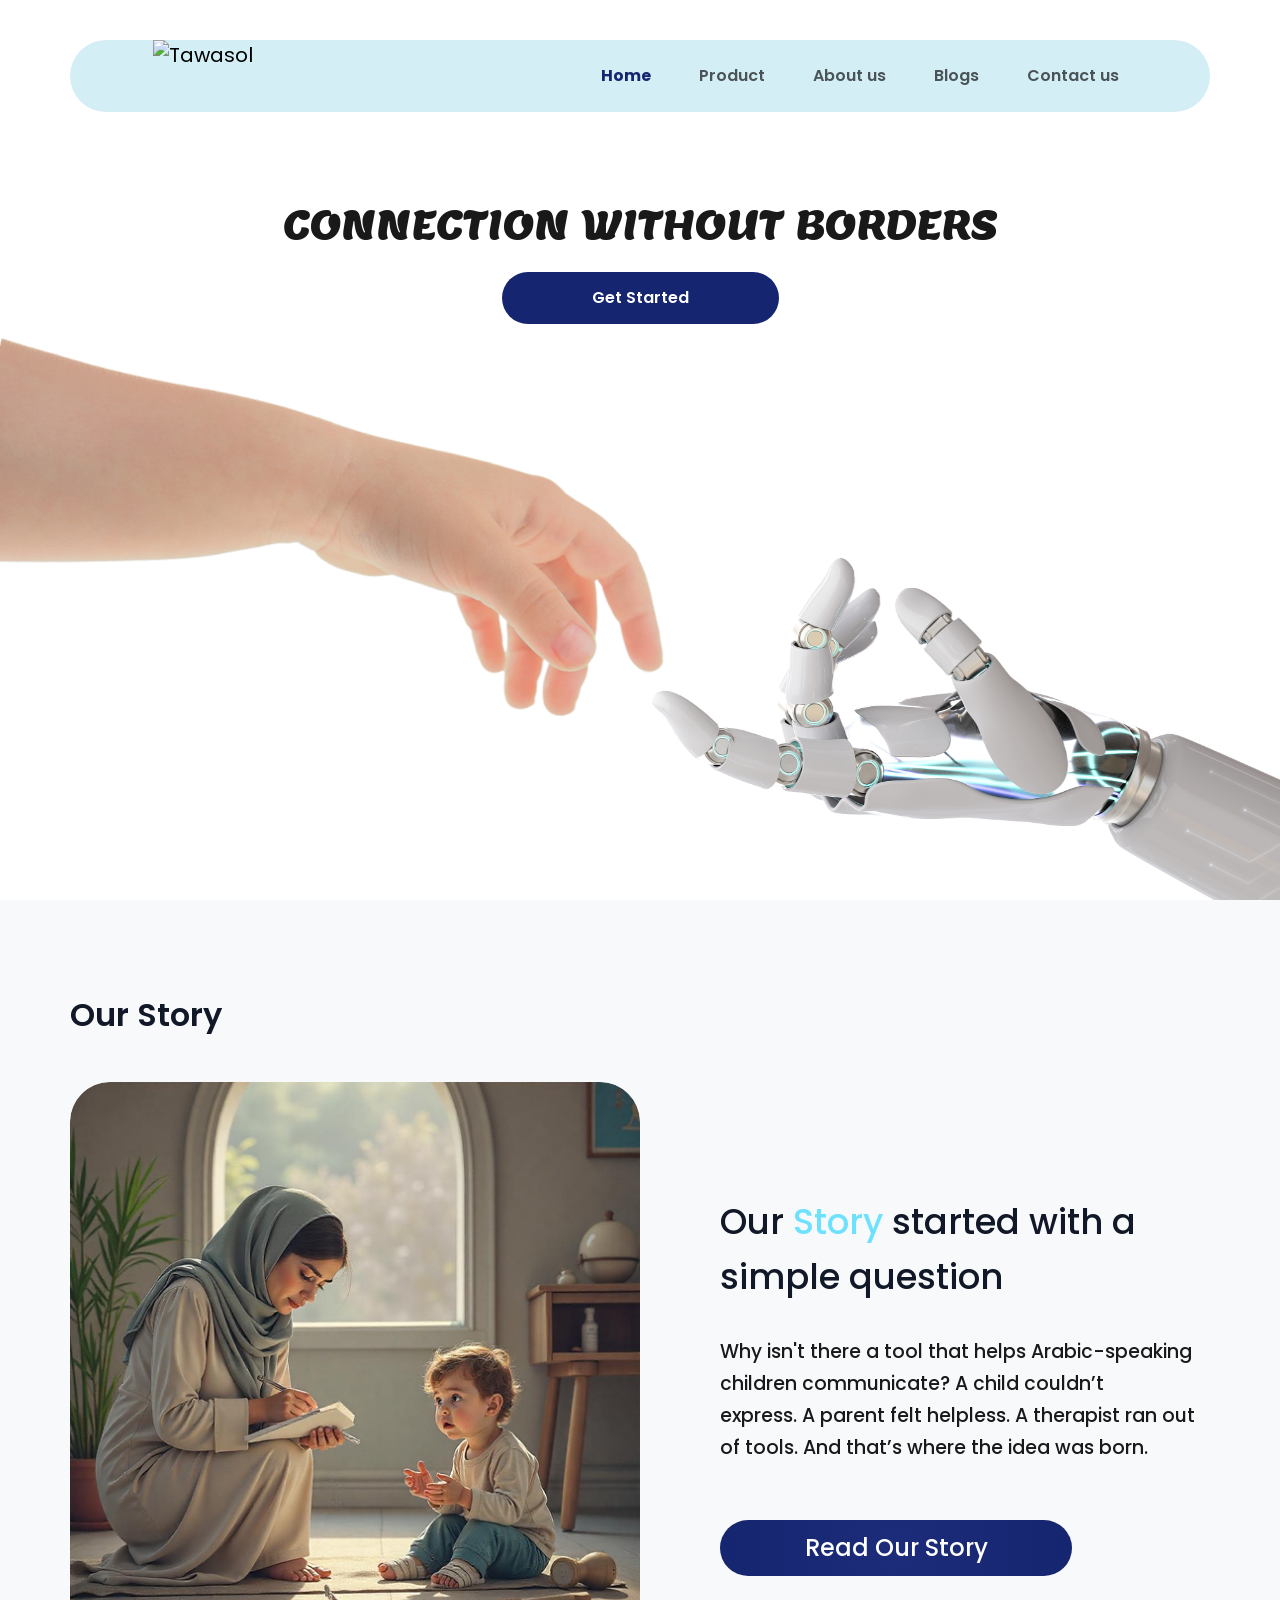
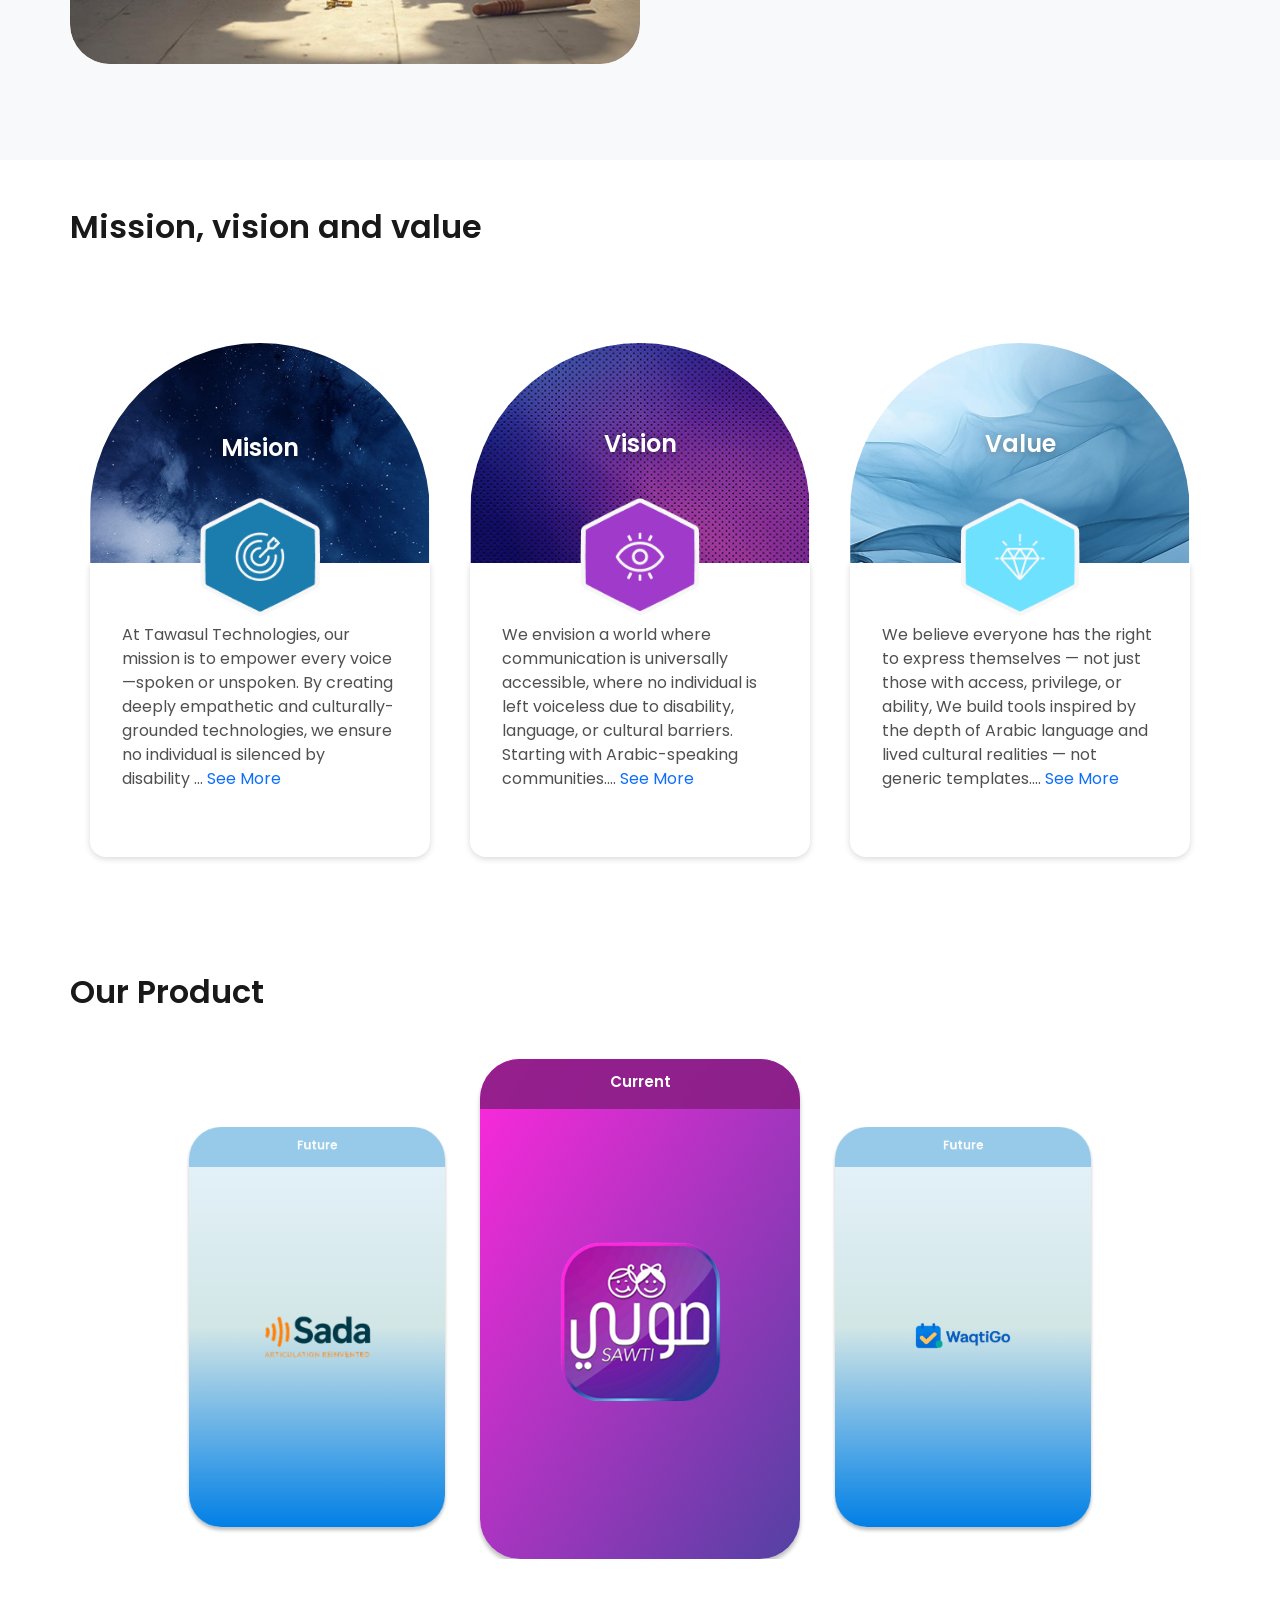
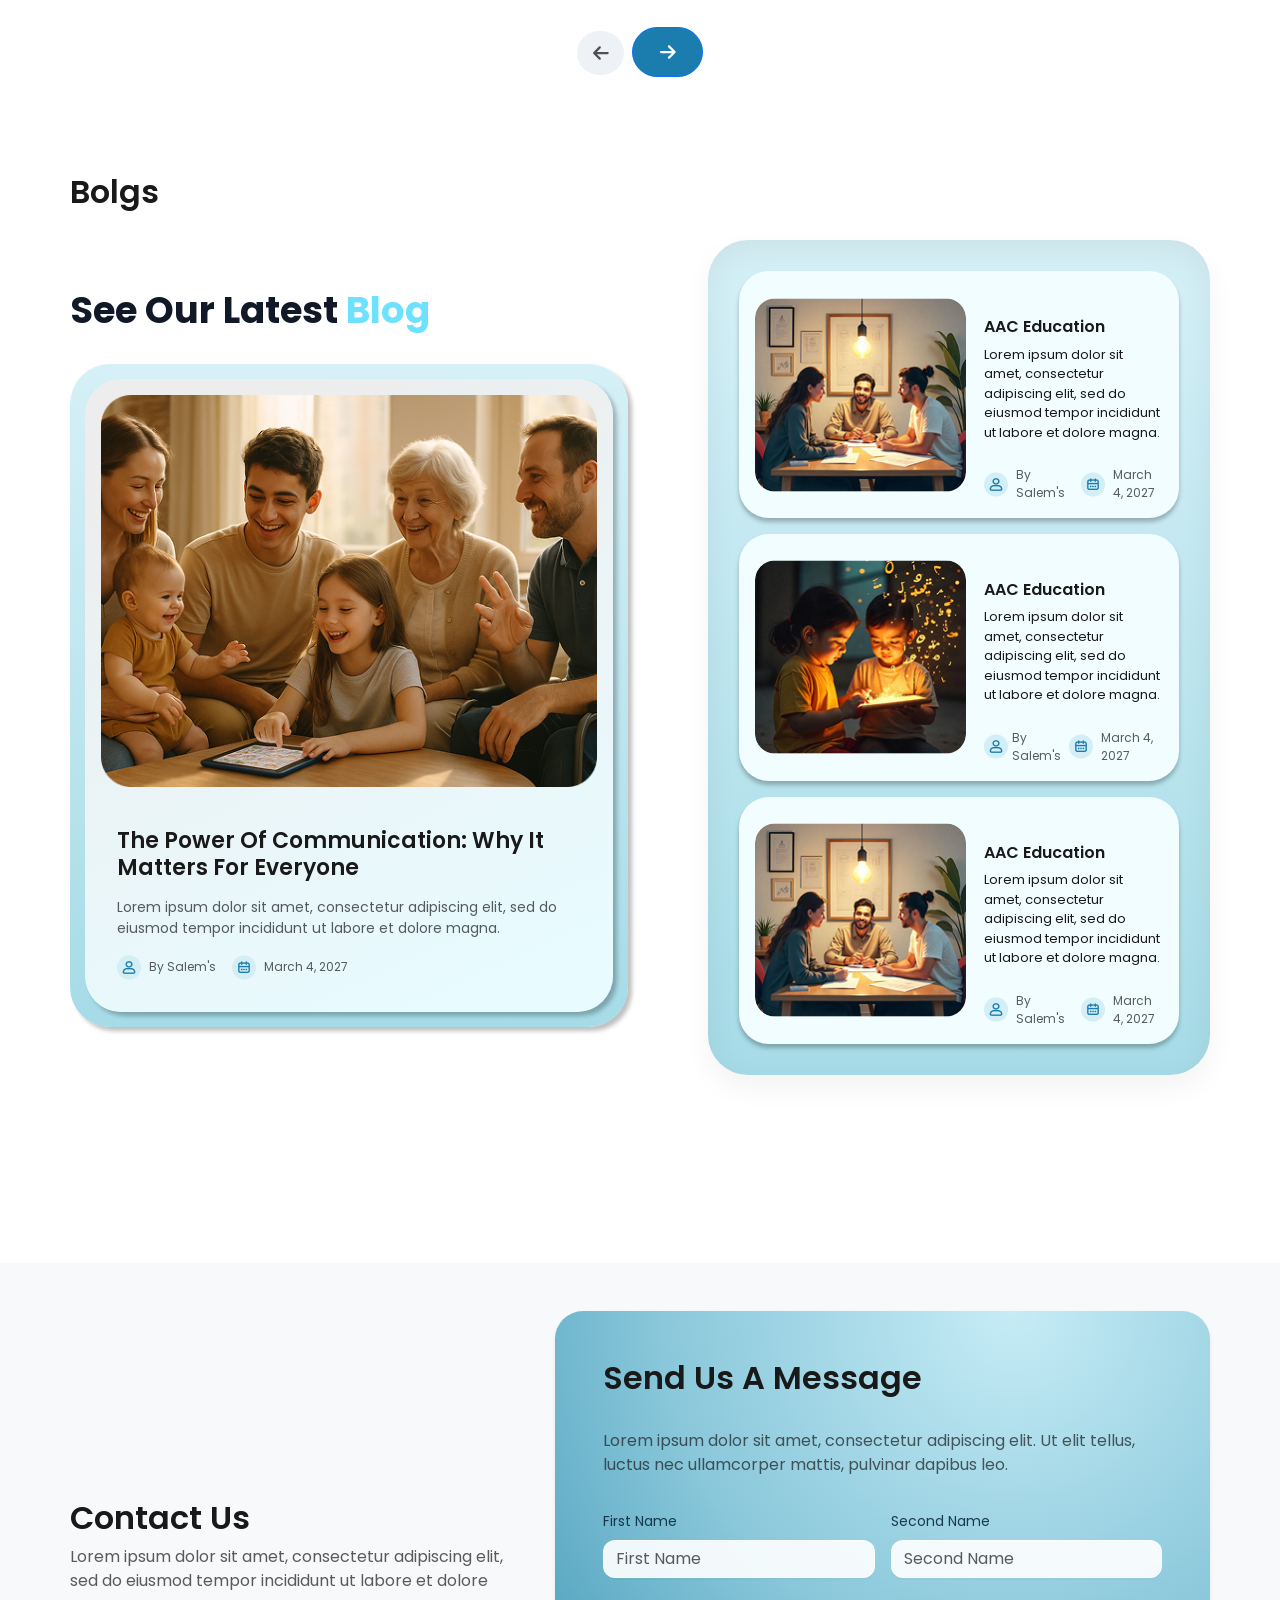
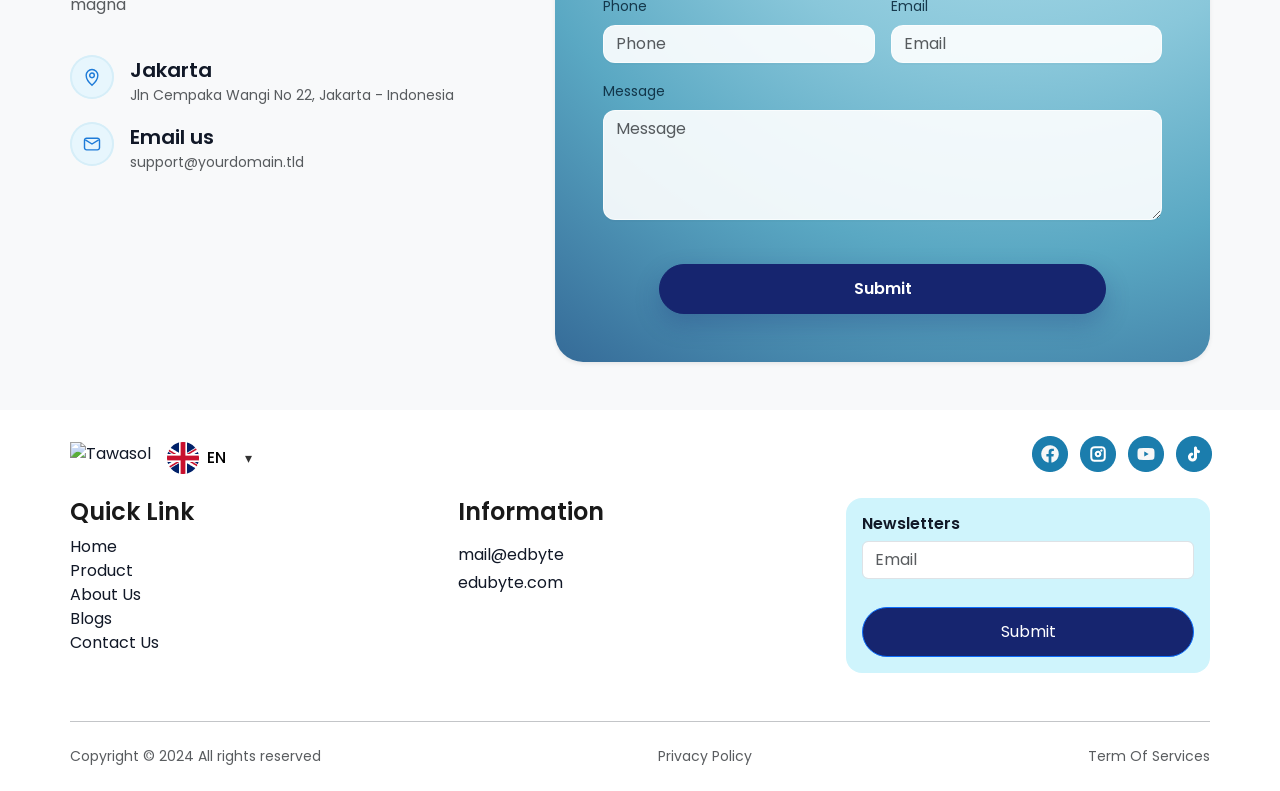
==== commit 1b0fb183: "edit" ====
--- a/index.html
+++ b/index.html
@@ -33,7 +33,7 @@
           
           <!-- Logo -->
           <a class="navbar-brand d-flex align-items-center" href="index.html">
-            <img src="images/logo.png" alt="Tawasol" height="40">
+            <img src="images/logo.png" alt="Tawasol" class="img-fluid">
           </a>
     
           <!-- Mobile toggle -->
@@ -57,7 +57,7 @@
     </header>
     
      <div class="hero-inner d-flex justify-content-center" >
-          <div class="text text-center">
+          <div class="text text-center ">
             <h2 class="mb-4">CONNECTION WITHOUT BORDERS</h2>
             <button type="button" >Get Started</button>
           </div>
@@ -92,7 +92,7 @@
         </div>
 
         <!-- النص -->
-        <div class="col-12 col-lg-6  d-flex justify-content-end " >
+        <div class="col-12 col-lg-6   d-flex justify-content-end " >
           <div class="caption-about"   >
 
             <h2 class=" h2-story mt-md-4">
@@ -191,42 +191,41 @@
 <section id="products" class="py-5 ">
   <div class="container">
     <h3 class="fw-semibold title-Our-Product">Our Product</h3>
-
-    <div class="product-stage" aria-live="polite">
-      <!-- Left (Future) -->
-      <article class="product-card product-card--future is-left" aria-label="Sada (Future)" >
-        <div class="product-badge">Future</div>
-        <div class="product-body">
-          <img src="images/sada-logo.png" alt="Sada" class="product-logo">
-        </div>
-      </article>
-
-      <!-- Center (Current) -->
-      <article class="product-card product-card--current is-center" aria-label="Sawti (Current)">
-        <div class="product-badge">Current</div>
-        <div class="product-body">
-          <img src="images/sawti-logo.png" alt="Sawti" class="product-logo product-logo-lg">
-        </div>
-      </article>
-
-      <!-- Right (Future) -->
-      <article class="product-card product-card--future is-right" aria-label="WaqtiGo (Future)">
-        <div class="product-badge">Future</div>
-        <div class="product-body">
-          <img src="images/waqtigo.png" alt="WaqtiGo" class="product-logo">
-        </div>
-      </article>
-    </div>
-
-    <!-- Controls -->
-    <div class="product-controls d-flex justify-content-center  align-items-center" >
-      <button class="btn btn-light-subtle px-0  product-prev" type="button" aria-label="Previous">
-       <i class="fa-solid fa-arrow-left"></i>
-      </button>
-      <button class="btn btn-primary px-0 product-next" type="button" aria-label="Next">
-        <i class="fa-solid fa-arrow-right"></i>
-      </button>
-    </div>
+  </div>
+  <div class="product-stage" aria-live="polite">
+    <!-- Left (Future) -->
+    <article class="product-card product-card--future is-left" aria-label="Sada (Future)" >
+      <div class="product-badge">Future</div>
+      <div class="product-body">
+        <img src="images/sada-logo.png" alt="Sada" class="product-logo">
+      </div>
+    </article>
+
+    <!-- Center (Current) -->
+    <article class="product-card product-card--current is-center" aria-label="Sawti (Current)">
+      <div class="product-badge">Current</div>
+      <div class="product-body">
+        <img src="images/sawti-logo.png" alt="Sawti" class="product-logo product-logo-lg">
+      </div>
+    </article>
+
+    <!-- Right (Future) -->
+    <article class="product-card product-card--future is-right" aria-label="WaqtiGo (Future)">
+      <div class="product-badge">Future</div>
+      <div class="product-body">
+        <img src="images/waqtigo.png" alt="WaqtiGo" class="product-logo">
+      </div>
+    </article>
+  </div>
+
+  <!-- Controls -->
+  <div class="product-controls d-flex justify-content-center  align-items-center" >
+    <button class="btn btn-light-subtle px-0  product-prev" type="button" aria-label="Previous">
+     <i class="fa-solid fa-arrow-left"></i>
+    </button>
+    <button class="btn btn-primary px-0 product-next" type="button" aria-label="Next">
+      <i class="fa-solid fa-arrow-right"></i>
+    </button>
   </div>
 </section>
 
--- a/css/style.css
+++ b/css/style.css
@@ -127,8 +127,8 @@
   }
 }
 .navbar-brand img {
-  width: 149px;
-  height: 50px;
+  width: 100px;
+  height: 72px;
 }
 
 .navbar-nav {
@@ -660,7 +660,7 @@
 }
 #products .is-left {
   z-index: 2;
-  transform: translate(calc(-50% - 350px), calc(-50% + 18px))
+  transform: translate(calc(-50% - 323px), calc(-50% + 18px))
     rotate(calc(var(--tilt) * -1)) scale(.80);
   margin-right: 140px;
   box-shadow: 0px 4px 4px 0px rgba(0, 0, 0, 0.25);
@@ -668,9 +668,27 @@
 }
 #products .is-right {
   z-index: 2;
-     transform: translate(calc(-50% + 350px), calc(-50% + 18px)) rotate(var(--tilt)) scale(.80);
+     transform: translate(calc(-50% + 323px), calc(-50% + 18px)) rotate(var(--tilt)) scale(.80);
      box-shadow: 0px 4px 4px 0px rgba(0, 0, 0, 0.25);
 }
+/* #products .product-stage {
+  --card-w: clamp(240px, 28vw, 320px);
+  --card-h: clamp(380px, 42vw, 500px);
+  --offset: min(38vw, 260px);
+  perspective: 1200px; 
+}
+
+#products .is-left {
+  z-index: 2;
+  transform: translate(calc(-50% - 350px), calc(-50% + 18px))
+             rotateY(39deg) scale(.85); 
+}
+
+#products .is-right
+ {
+    z-index: 2;
+    transform: translate(calc(-50% + 350px), calc(-50% + 18px)) rotateY(-39deg) scale(.85);
+} */
 
 /* الأزرار */
 #products .product-controls .btn {
@@ -729,9 +747,7 @@
     --offset: 70vw; /* تبعدهم كويس يمين/شمال مع الحفاظ على عدم خروجهم */
   }
   /* قلل الميل علشان موبايل صغير */
-  #products .product-stage {
-    --tilt: 4deg;
-  }
+  
 }
 
 /* احتياط عام */
@@ -1195,9 +1211,9 @@
 
 @media screen and (min-width: 769px) and (max-width: 992px) {
   .our-story {
-    margin-left: 65px !important;
-    font-size: 20px !important;
-    margin-top: 50px;
+    margin-left: 23px !important;
+    font-size: 25px !important;
+    margin-top: 0px;
   }
 
   .h2-story {
@@ -1218,16 +1234,41 @@
 }
 
 @media screen and (min-width: 577px) and (max-width: 768px) {
-  .our-story {
-    margin-left: 65px !important;
-    font-size: 20px !important;
+  .blog-shell-right {
+   
+    margin-bottom: 53px;
+}
+
+.message-title
+ {
+    font-size: 28px;
+}
+    #products .is-right {
+    transform: translate(calc(-50% + 304px), calc(-50% + 18px)) rotate(var(--tilt)) scale(.80);
+}
+#products .is-left {
+    transform: translate(calc(-50% - 304px), calc(-50% + 18px)) rotate(var(--tilt)) scale(.80);
+}
+.contact-title {
+    font-size: 28px;
+    
+}
+.our-story {
+    margin-left: 23px !important;
+    font-size: 25px !important;
+    margin-top: 0px;
   }
 
   .h2-story {
     margin-top: 50px;
+    line-height: 43px;
     font-size: 30px !important;
   }
-
+#mission h3 {
+   
+    font-size: 28px;
+    margin-bottom: 37px;
+}
   .p-story {
     font-size: 18px;
   }
@@ -1246,6 +1287,24 @@
 }
 
 @media screen and (min-width: 350px) and (max-width: 576px) {
+    .blog-shell-right {
+   
+    margin-bottom: 53px;
+}
+
+  nav{
+    margin: 0 16px;
+  }
+ .text.text-center
+ {
+    margin: 0 20px !important;
+}
+.p-story
+ {
+    margin-top: 32px;
+    margin-bottom: 56px;
+    line-height: 30px;
+}
   #contact{
     padding-inline: 20px;
 
@@ -1254,7 +1313,13 @@
  
   padding-inline: 20px;
 }
-
+.Bolg-title {
+    font-size: 28px;
+}
+.Bolg-title-2
+ {
+    font-size: 28px;
+}
 .blog-right-image {
     max-width: 100%;
 }
@@ -1289,17 +1354,20 @@
 }
 
   #about{
-    padding-inline: 15px;
-  }
-  .our-story {
-    margin-left: 15px !important;
-    font-size: 20px !important;
+    padding-inline: 16px;
+  }
+      .our-story {
+        margin-left: 15px !important;
+        font-size: 28px !important;
+    }
+.story-btn {
+    width: 185px;
   }
 
   .h2-story {
     margin-top: 50px;
-    font-size: 20px !important;
-    margin-left: 5px !important ;
+    font-size: 22px;
+    line-height: 31px;
   }
 
   .p-story {
@@ -1330,14 +1398,14 @@
  
 /* start media queres  */
 @media screen and (min-width: 350px) and (max-width: 380px){
-    .min-vh-100
- {
-        min-height: 80dvh !important;
-    }
+     .min-vh-100 {
+        min-height: 71vh !important;
+    }
+
   .text h2
  {
     
-    font-size: 30px !important;
+    font-size: 24px !important;
 }
 
   .hand-human {
@@ -1357,14 +1425,15 @@
 }
 
 @media screen and (min-width: 380px) and (max-width: 450px){
- .min-vh-100 {
-        min-height: 80vh !important;
-    }
+    .min-vh-100 {
+        min-height: 72vh !important;
+    }
+
   
   .text h2
  {
     
-    font-size: 30px !important;
+    font-size: 24px !important;
 }
 
    .hand-human {
@@ -1389,7 +1458,7 @@
   .text h2
  {
     
-    font-size: 30px !important;
+    font-size: 24px !important;
 }
 
          /* .hand-human {
@@ -1408,14 +1477,15 @@
 
 }
 @media screen and (min-width: 450px) and (max-width: 511px){
- .home {
-        min-height: 80vh !important;
+    .home
+ {
+        min-height: 74vh !important;
     }
   
   .text h2
  {
     
-    font-size: 30px !important;
+    font-size: 24px !important;
 }
  
  
@@ -1437,7 +1507,7 @@
 }
 @media screen and (min-width: 511px) and (max-width: 576px) {
  .home {
-        min-height: 80vh !important;
+        min-height: 71vh !important;
     }
   
   .text h2
@@ -1900,4 +1970,33 @@
 a{
   cursor: pointer;
   
-}+}
+
+*{box-sizing:border-box;}
+html, body {
+  margin: 0;
+  padding: 0;
+  overflow-x: hidden; 
+}
+
+
+.full-width, .hero, .section {
+  width: 100%;
+  max-width: 100%;
+}
+
+
+.row, .flex {
+  display: flex;
+  flex-wrap: wrap; 
+}
+.row > * , .flex > * {
+  min-width: 0; 
+}
+
+* {
+  outline: none;
+}
+.js-debug-overflow {
+  position: relative;
+}
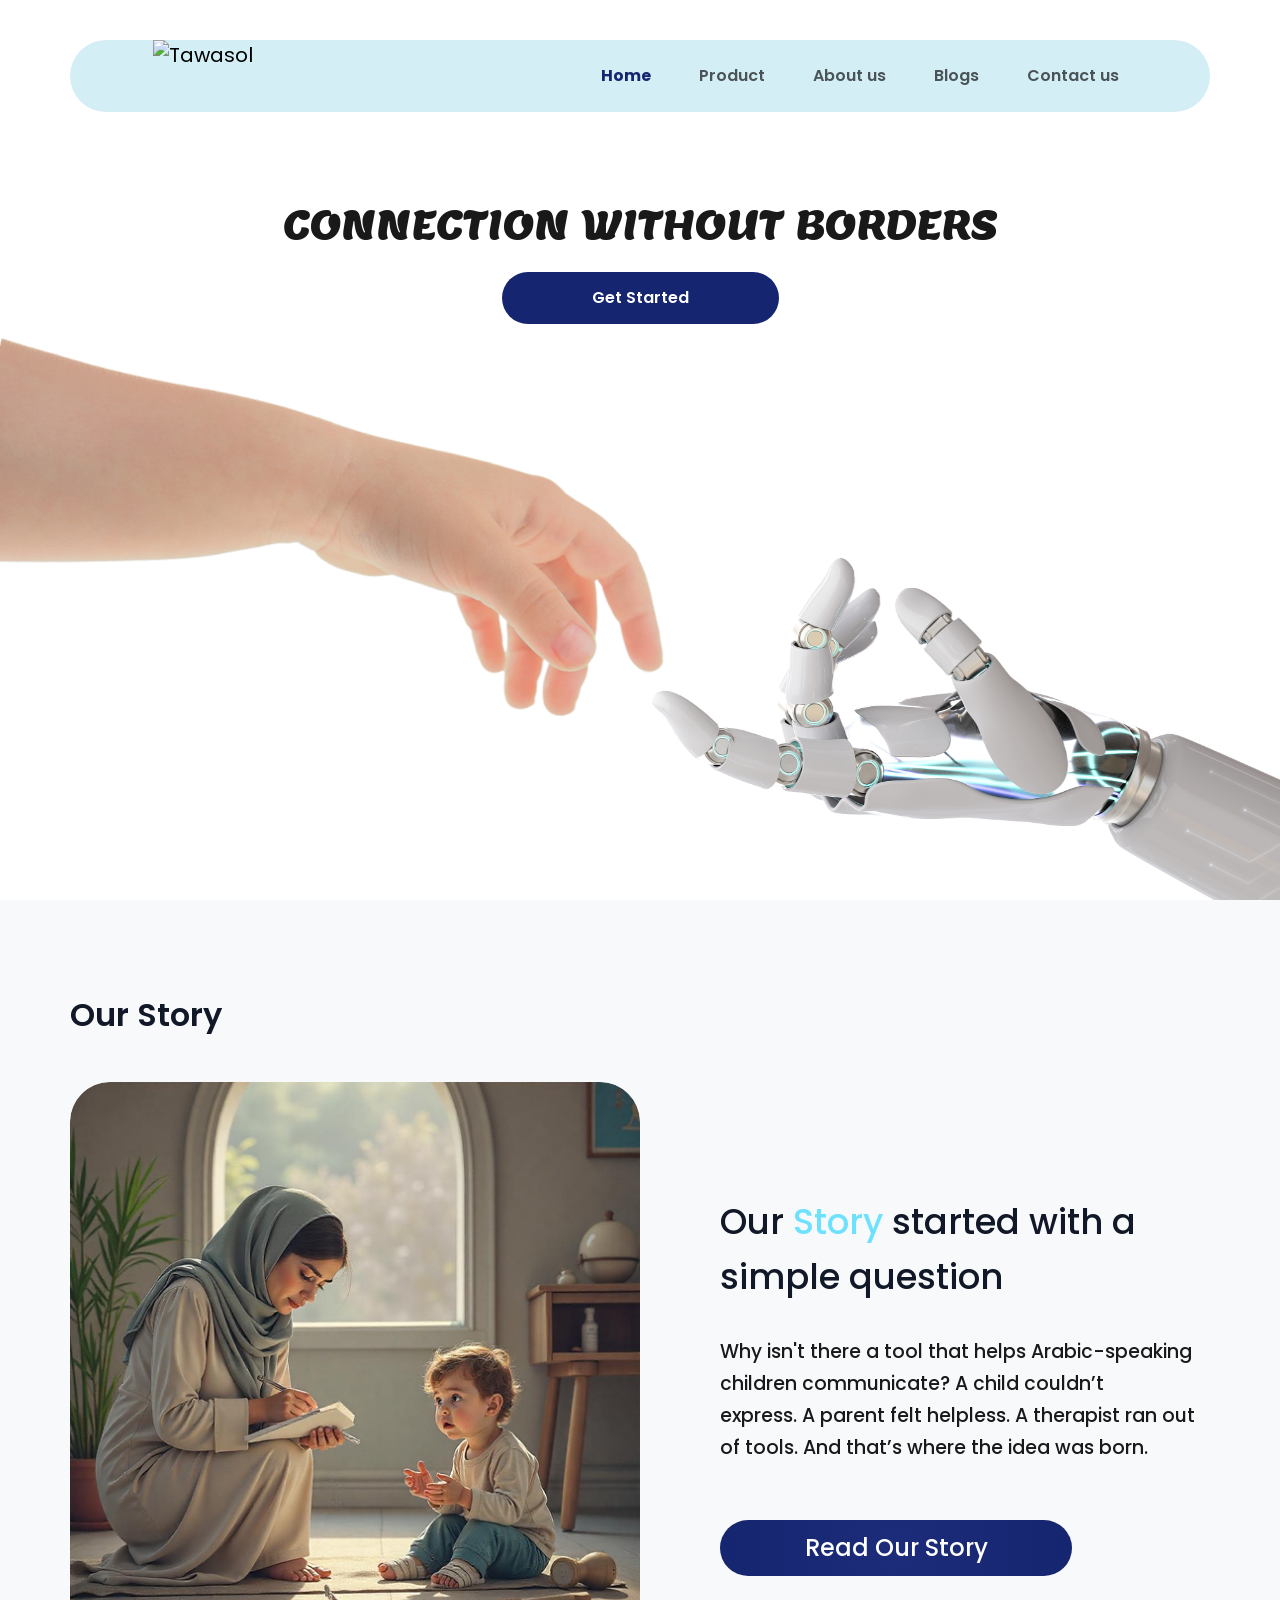
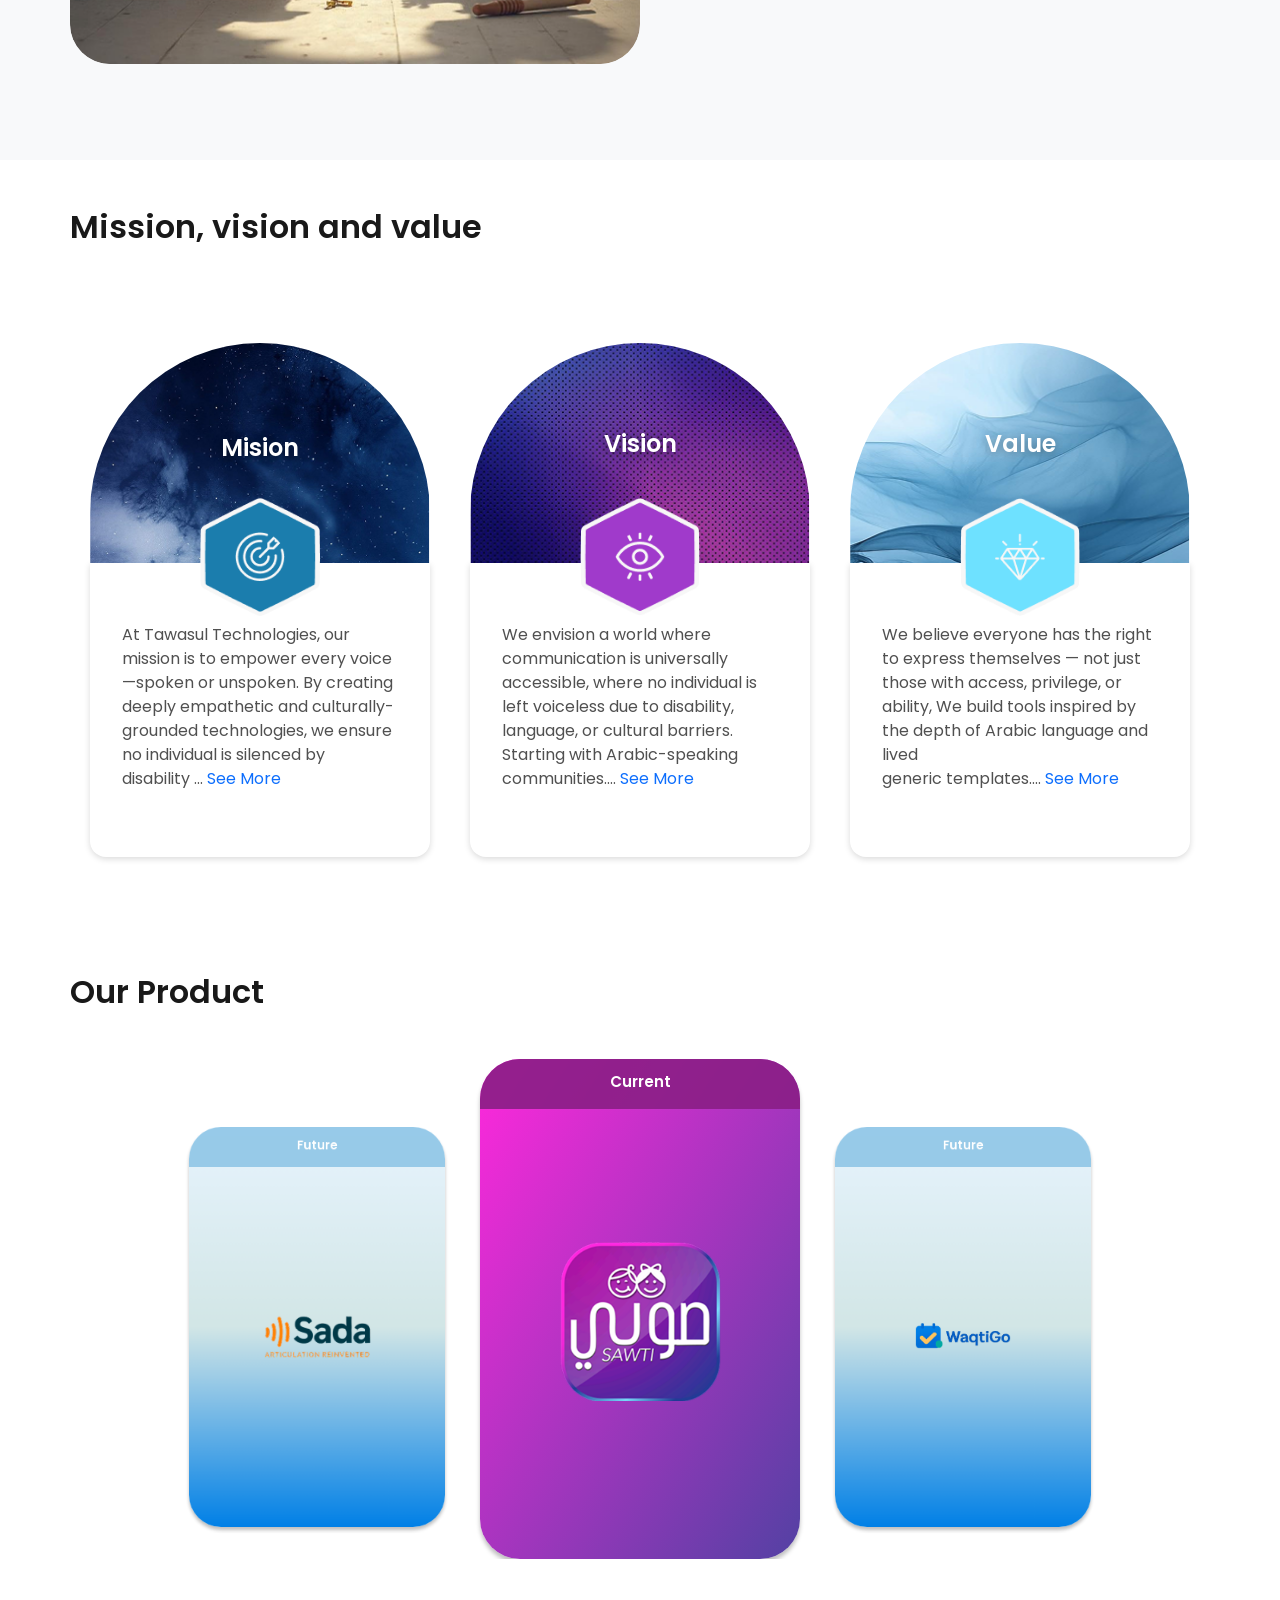
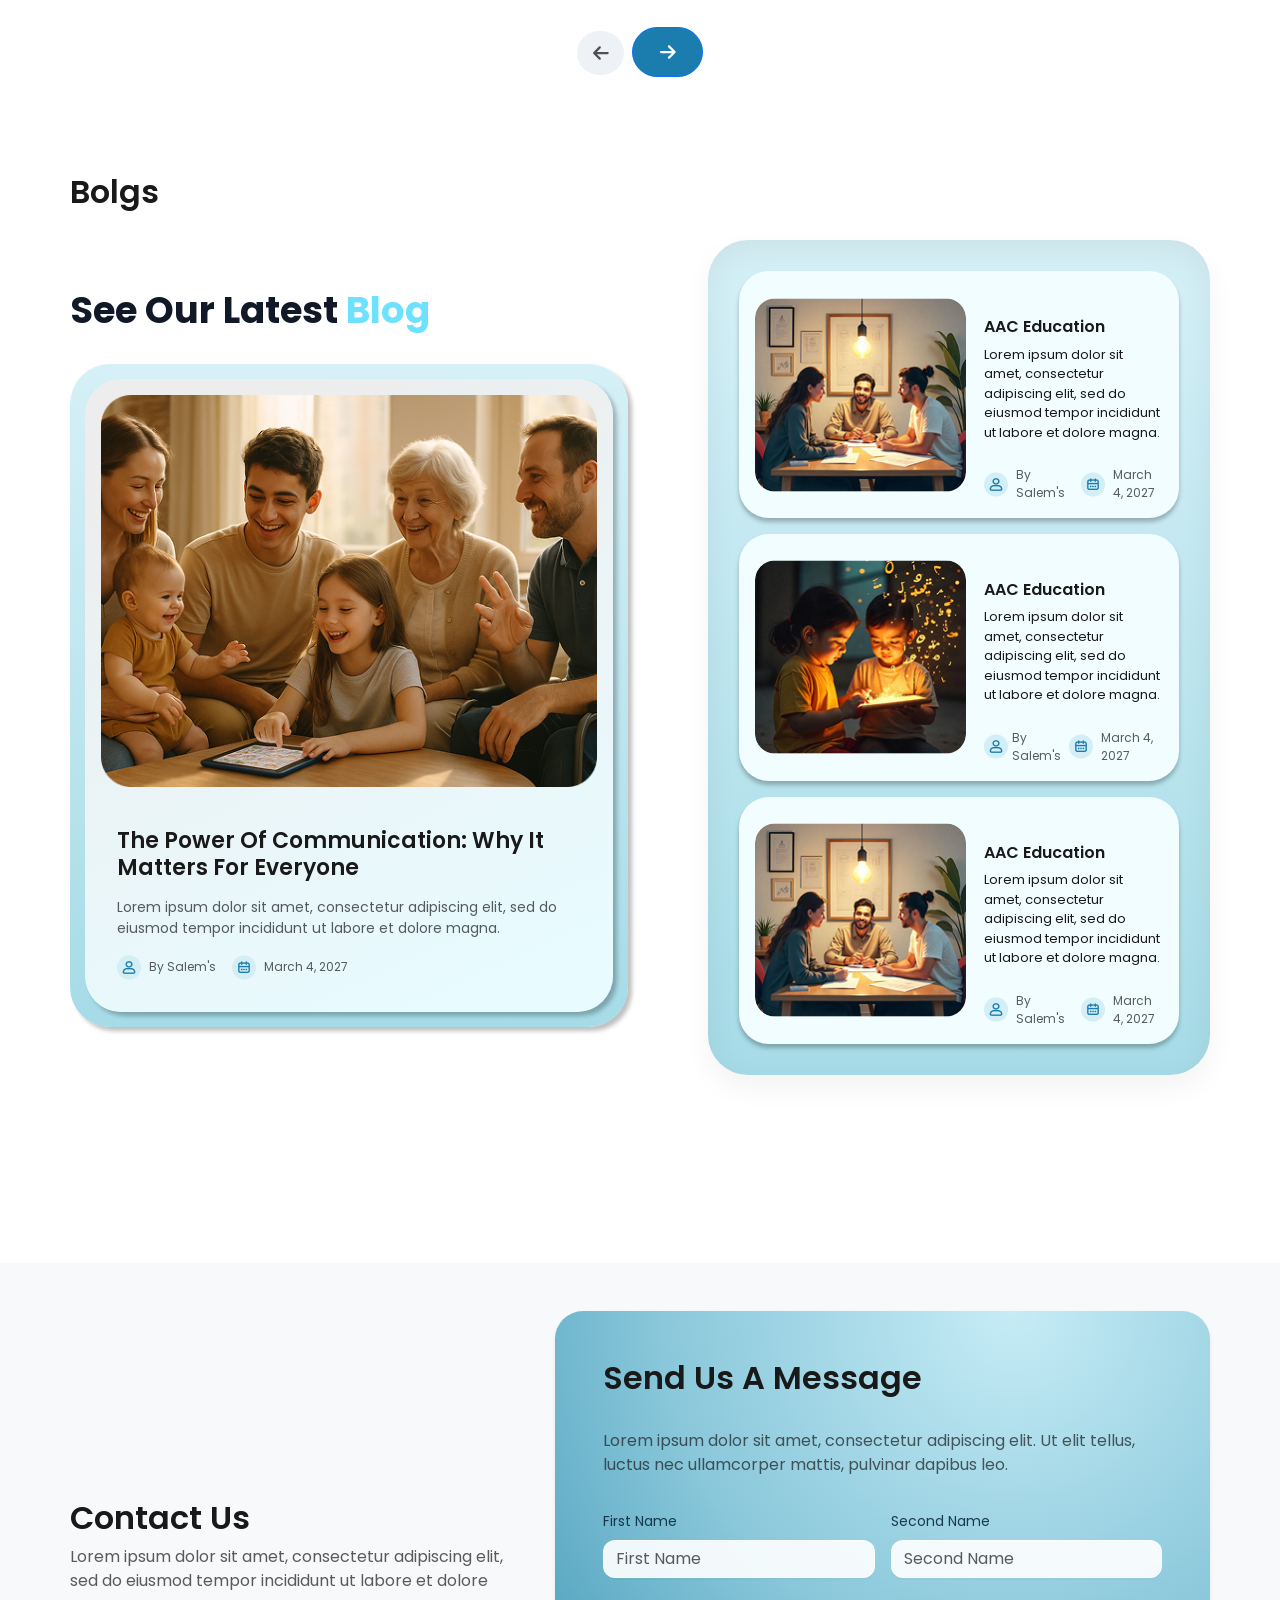
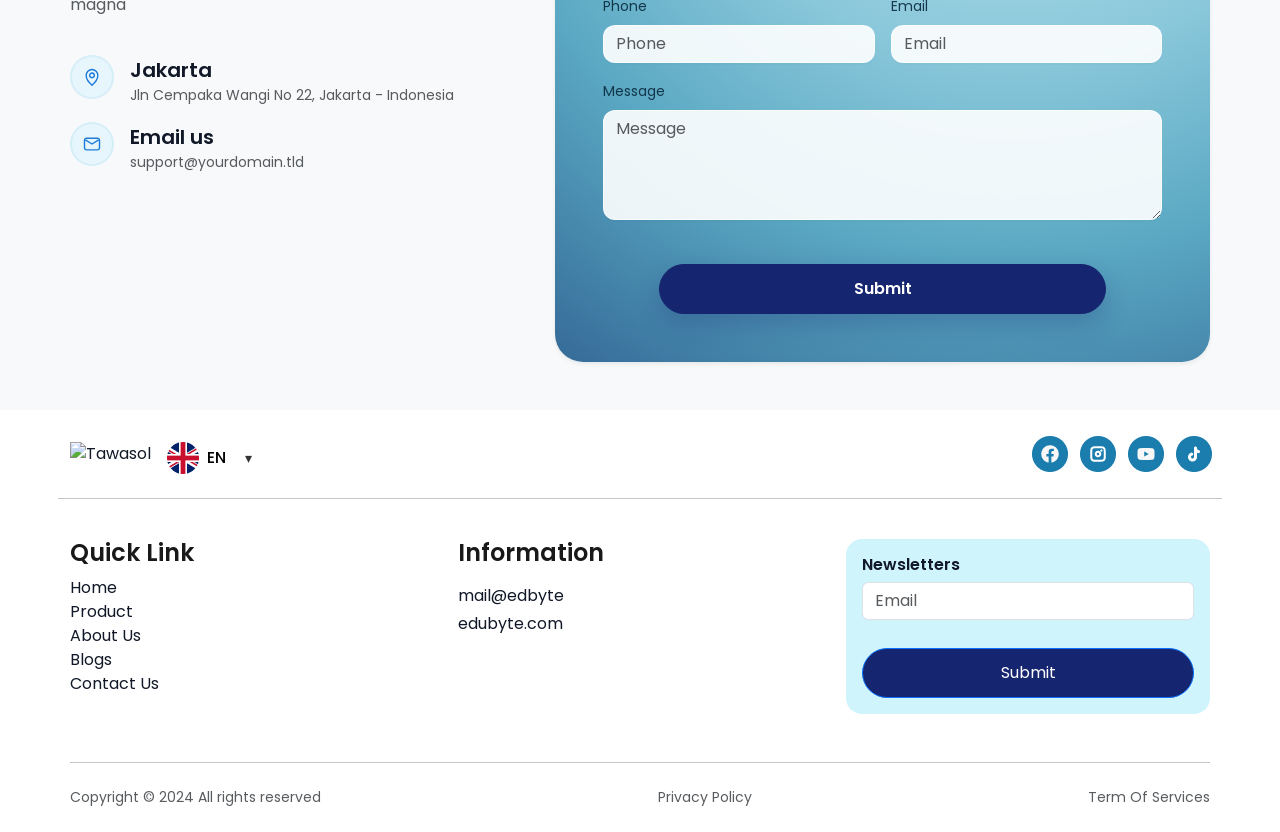
==== commit ecc06f3c: "edit" ====
--- a/index.html
+++ b/index.html
@@ -120,7 +120,7 @@
   <div class="container">
     <h3 class="mission-titles">Mission, vision and value</h3>
 
-    <div class="row g-0 justify-content-center " >
+    <div class="row g-0 justify-content-center  " >
       <!-- Mission -->
       <div class="col-12 col-md-6 col-lg-4 d-flex justify-content-center  mv-col">
         <article class="mv-card  h-100 position-relative d-flex flex-column ">
@@ -157,7 +157,7 @@
             <p >
 We envision a world where communication is universally accessible, where no individual is left
 voiceless due to disability, language, or cultural barriers.
-Starting with Arabic-speaking <br> communities....              <a href="about.html" class="text-decoration-none">See More</a>
+Starting  with Arabic-speaking <br> communities....              <a href="about.html" class="text-decoration-none">See More</a>
             </p>
           </div>
         </article>
@@ -176,7 +176,7 @@
 
           <div class="prag">
             <p class="">
-We believe everyone has the right to express themselves — not just those with access, privilege, or ability, We build tools inspired by the depth of Arabic language and lived cultural realities — not <br> generic templates....              <a href="about.html" class="text-decoration-none">See More</a>
+We believe everyone has the right to express themselves — not just those with access, privilege, or ability, We build tools inspired by the depth of Arabic language and lived   <br> generic templates....              <a href="about.html" class="text-decoration-none">See More</a>
             </p>
           </div>
         </article>
@@ -240,7 +240,7 @@
           <h2 class="fw-bold Bolg-title-2 "style="margin-bottom: 32px;">See Our Latest <span style="color:#6EE1FF">Blog</span></h2>
           <div class="blog-shell-left d-flex justify-content-center align-items-center flex-column ">
             
-            <article class="blog-main   card " onclick="window.location.href='blogs.html'" style="cursor: pointer;" >
+            <article class="blog-main   card " onclick="window.location.href='blog-details.html'" style="cursor: pointer;" >
                    <img id="blogMainIm" src="images/Rectangle-246.png" alt="Blog image">
                    <div class="card-body">
                      <h5 id="blogMainTitle" class="card-title fw-semibold" style="margin-top: 25px;">
@@ -253,11 +253,11 @@
                        <div class="icons d-flex align-items-center gap-3">
                          <div class="user d-flex align-items-center gap-2">
                            <img src="images/user-icon.png" />
-                           <span> By Salem's</span>
+                           <span id="blogMainAuthor"> By Salem's</span>
                          </div>
                          <div class="user d-flex align-items-center gap-2 ">
                            <img src="images/date-icon.png" alt="">
-                           <span>
+                           <span id="blogMainDate">
                             March 4, 2027
                            </span>
                          </div>
@@ -277,7 +277,7 @@
           <div class="vstack gap-3">
 
             <!-- item -->
-            <a onclick="window.location.href='blogs.html'"class="blog-item card "
+            <a class="blog-item card "
                data-title="AAC Education"
                data-excerpt="Lorem ipsum dolor sit amet, consectetur adipiscing elit, sed do eiusmod tempor incididunt ut labore et dolore magna."
                data-author="By Salem's" data-date="2027-03-04">
@@ -306,7 +306,7 @@
               </div>
             </a>
             <!-- item -->
-            <a onclick="window.location.href='blogs.html'"class="blog-item card "
+            <a class="blog-item card "
                data-title="AAC Education"
                data-excerpt="Lorem ipsum dolor sit amet, consectetur adipiscing elit, sed do eiusmod tempor incididunt ut labore et dolore magna."
                data-author="By Salem's" data-date="2027-03-04">
@@ -335,7 +335,7 @@
               </div>
             </a>
             <!-- item -->
-            <a onclick="window.location.href='blogs.html'" class="blog-item card "
+            <a class="blog-item card "
                data-title="AAC Education"
                data-excerpt="Lorem ipsum dolor sit amet, consectetur adipiscing elit, sed do eiusmod tempor incididunt ut labore et dolore magna."
                data-author="By Salem's" data-date="2027-03-04">
@@ -475,7 +475,7 @@
         <div class="gap-3">
           <div class="d-flex align-items-center gap-3">
             <div class="">
-              <img src="images/logo.png" alt="Tawasol" height="40" class="logo-footer-img">
+              <img src="images/logo.png" alt="Tawasol"  class="logo-footer-img">
 
             </div>
 <div class="lang-wrapper d-flex align-items-center gap-2 mt-2">
@@ -503,7 +503,7 @@
           </a>
         </div>
       </div>
-
+       <hr>
       <!-- Quick links -->
       <div class="col-6 col-lg-4">
         <h6 class="fw-semibold" style="font-size: 24px ; font-weight: 400; color:#191919 ; ">Quick Link</h6>
--- a/css/style.css
+++ b/css/style.css
@@ -462,7 +462,8 @@
 }
 
 .mv-card {
-  width: 344px;
+  width: 100%;
+  max-width: 344px;
   height: 253px;
   
 
@@ -523,7 +524,7 @@
   font-size: 16px;
   color: #505050;
   font-weight: 400;
-  box-shadow: 0px 2px 6px rgba(0, 0, 0, 0.15);
+  box-shadow: 0px 2px 6px rgba(0, 0, 0, 0.15) !important;
   border-radius: 0px 0px 16px 16px;
 
 
@@ -1170,11 +1171,12 @@
   }
 
   /* النيوزليتر */
-  .footer .p-3 {
-    padding: 1rem !important;
-    margin-top: 1rem;
-    text-align: center;
-  }
+.footer .p-3 {
+        padding: 1rem !important;
+        margin-top: 1rem;
+        text-align: center;
+        margin: 0 20px;
+    }
   .footer .p-3 form {
     display: flex;
     flex-direction: column;
@@ -1309,6 +1311,9 @@
     padding-inline: 20px;
 
   }
+.message-title {
+    font-size: 25px;
+}
   #blogs {
  
   padding-inline: 20px;
@@ -2000,3 +2005,56 @@
 .js-debug-overflow {
   position: relative;
 }
+/* override behavior — NO px values changed */
+#mission .row {
+  display: flex !important;
+  flex-wrap: wrap !important;
+  align-items: stretch !important; 
+}
+
+#mission .mv-col {
+  display: flex !important;
+  flex-direction: column !important;
+  align-items: center !important;
+}
+
+#mission .mv-card {
+  display: flex !important;
+  flex-direction: column !important;
+  height: 100% !important;   
+  box-sizing: border-box !important;
+  position: relative !important; 
+}
+
+#mission .mv-hero {
+  flex: 0 0 auto !important;
+}
+
+#mission .prag {
+  flex: 1 1 auto !important;    
+  
+  padding: 0 32px;
+  padding-top: 60px;
+  padding-bottom: 50px;
+  font-size: 16px;
+  color: #505050;
+  font-weight: 400;
+  box-shadow: 0px 2px 6px rgba(0, 0, 0, 0.15) !important;
+  border-radius: 0px 0px 16px 16px;
+
+
+}
+
+#mission .mv-icon {
+  position: absolute !important;
+  left: 50% !important;
+  transform: translateX(-50%) !important;
+  z-index: 3 !important;
+  pointer-events: none !important;
+}
+
+@media (min-width: 577px) and (max-width: 991.98px) {
+  #mission .row { align-items: stretch !important; }
+  #mission .mv-card { height: 100% !important; }
+  #mission .prag { overflow-y: auto !important; }
+}
